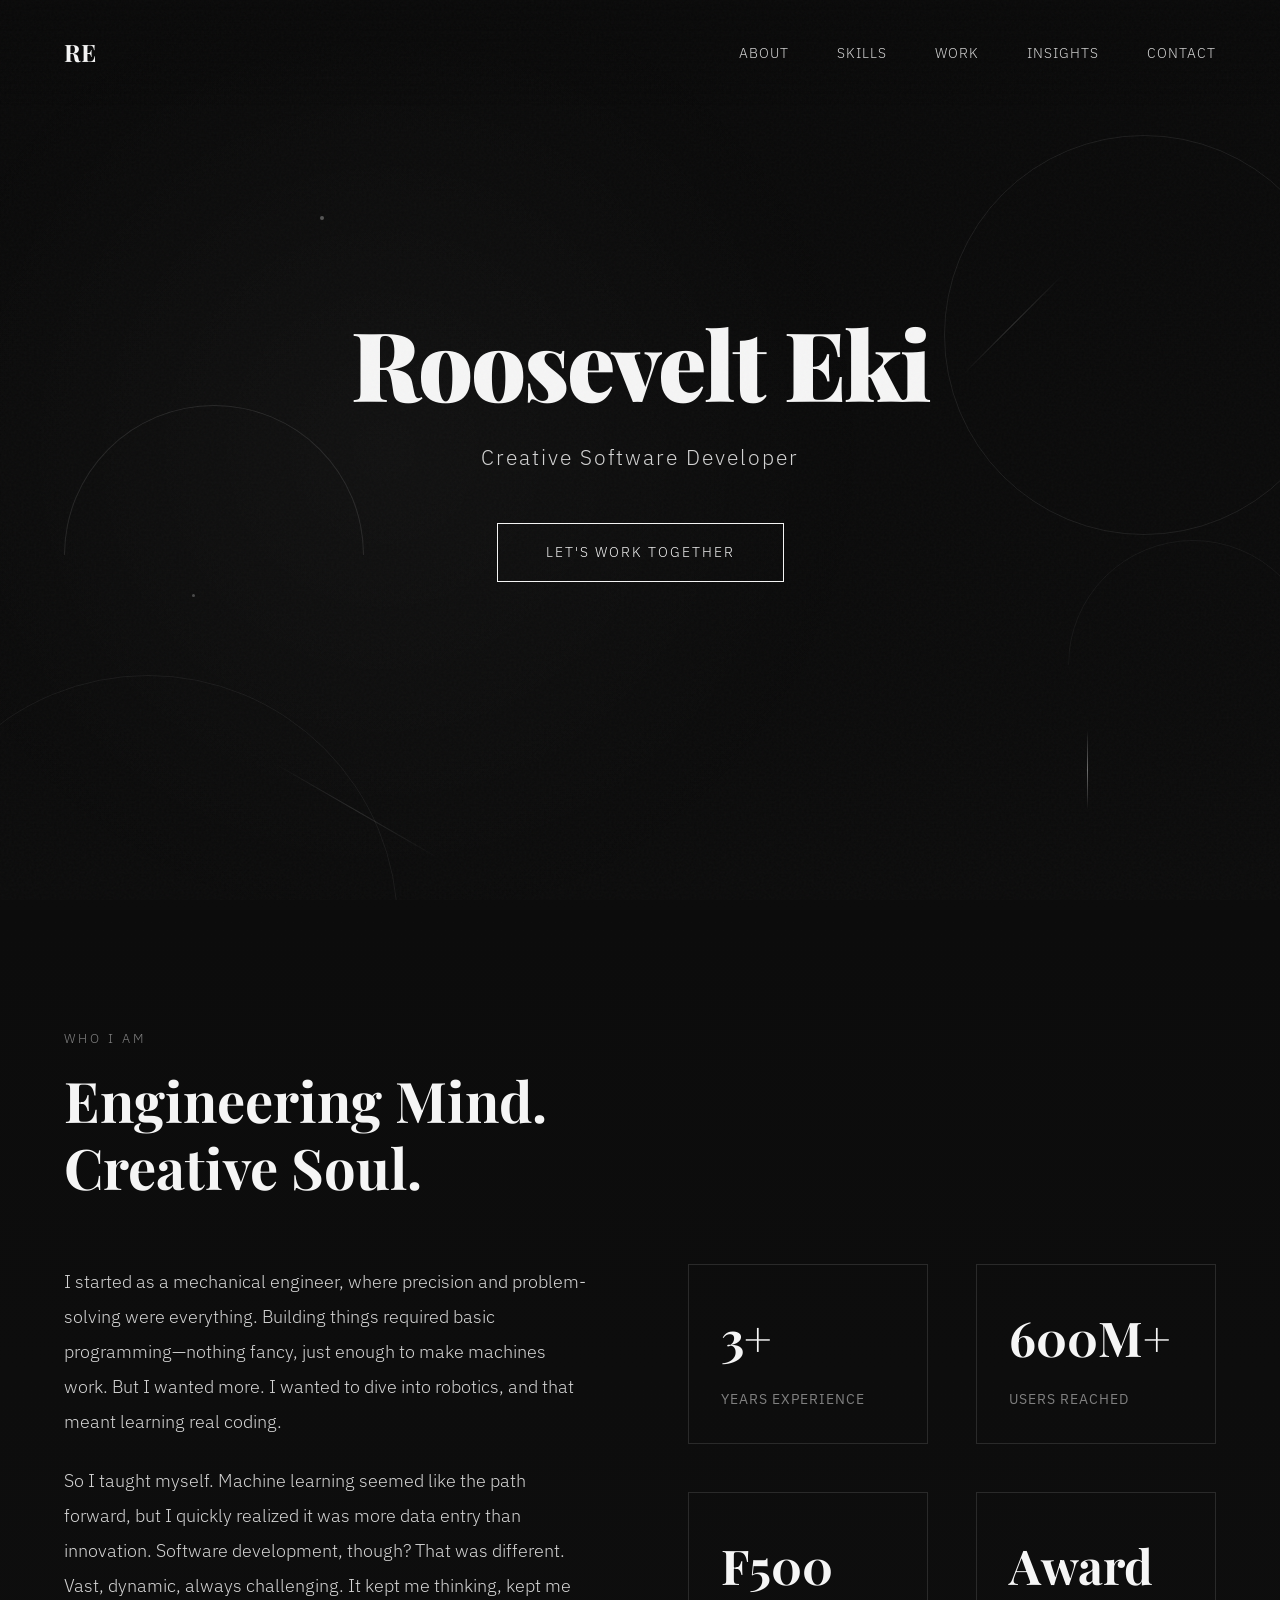
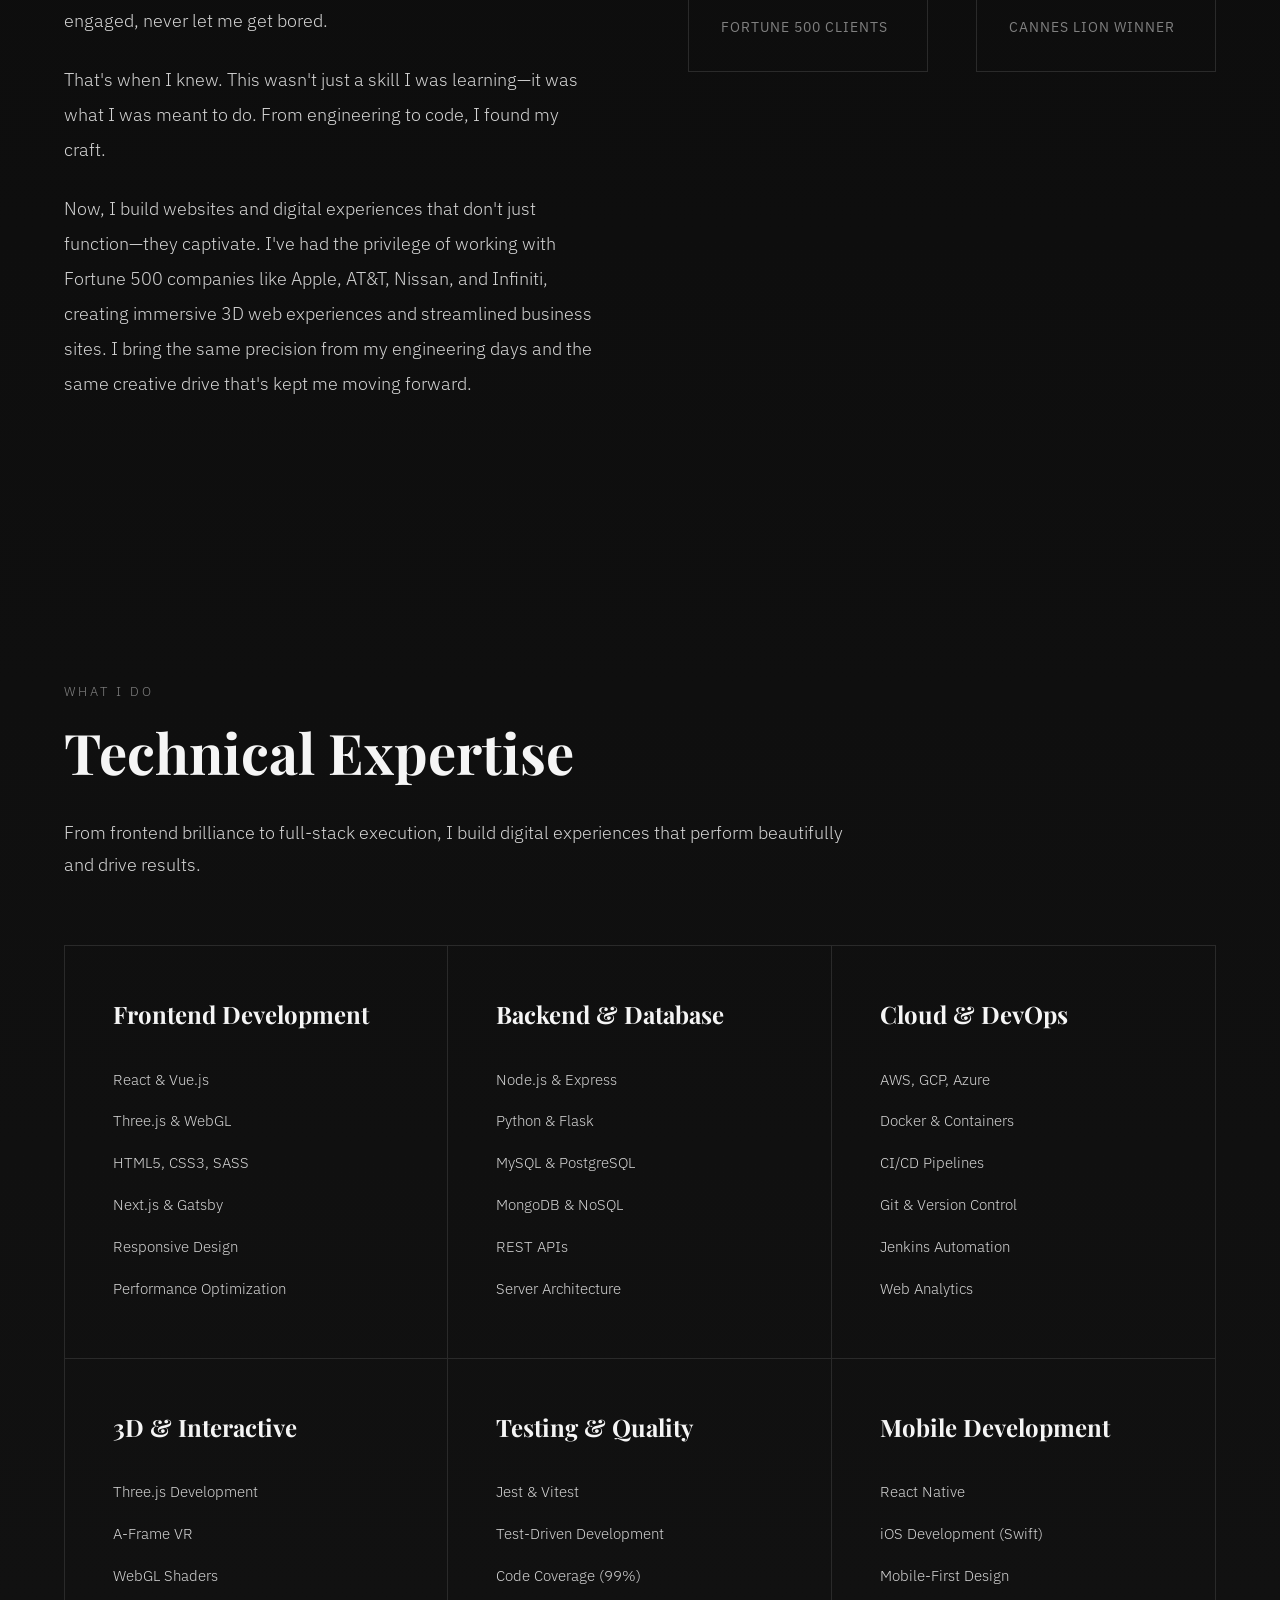
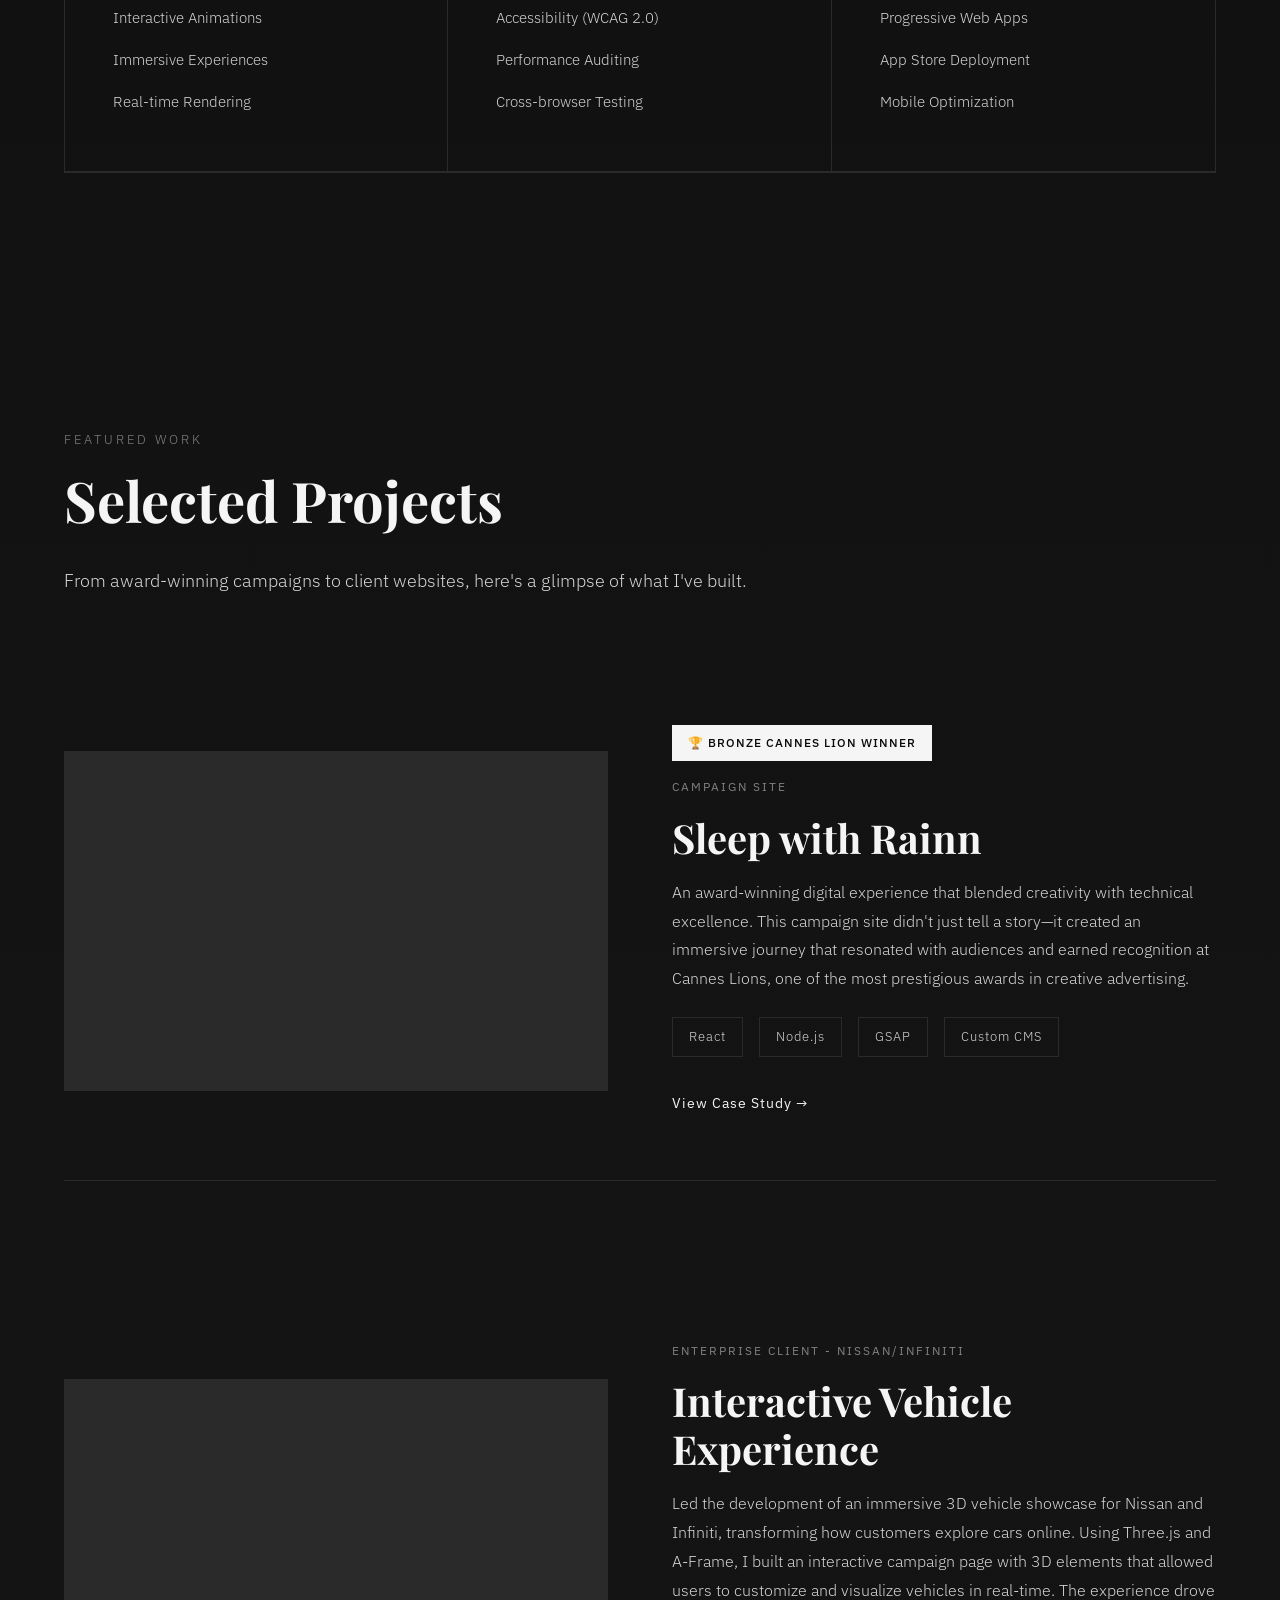
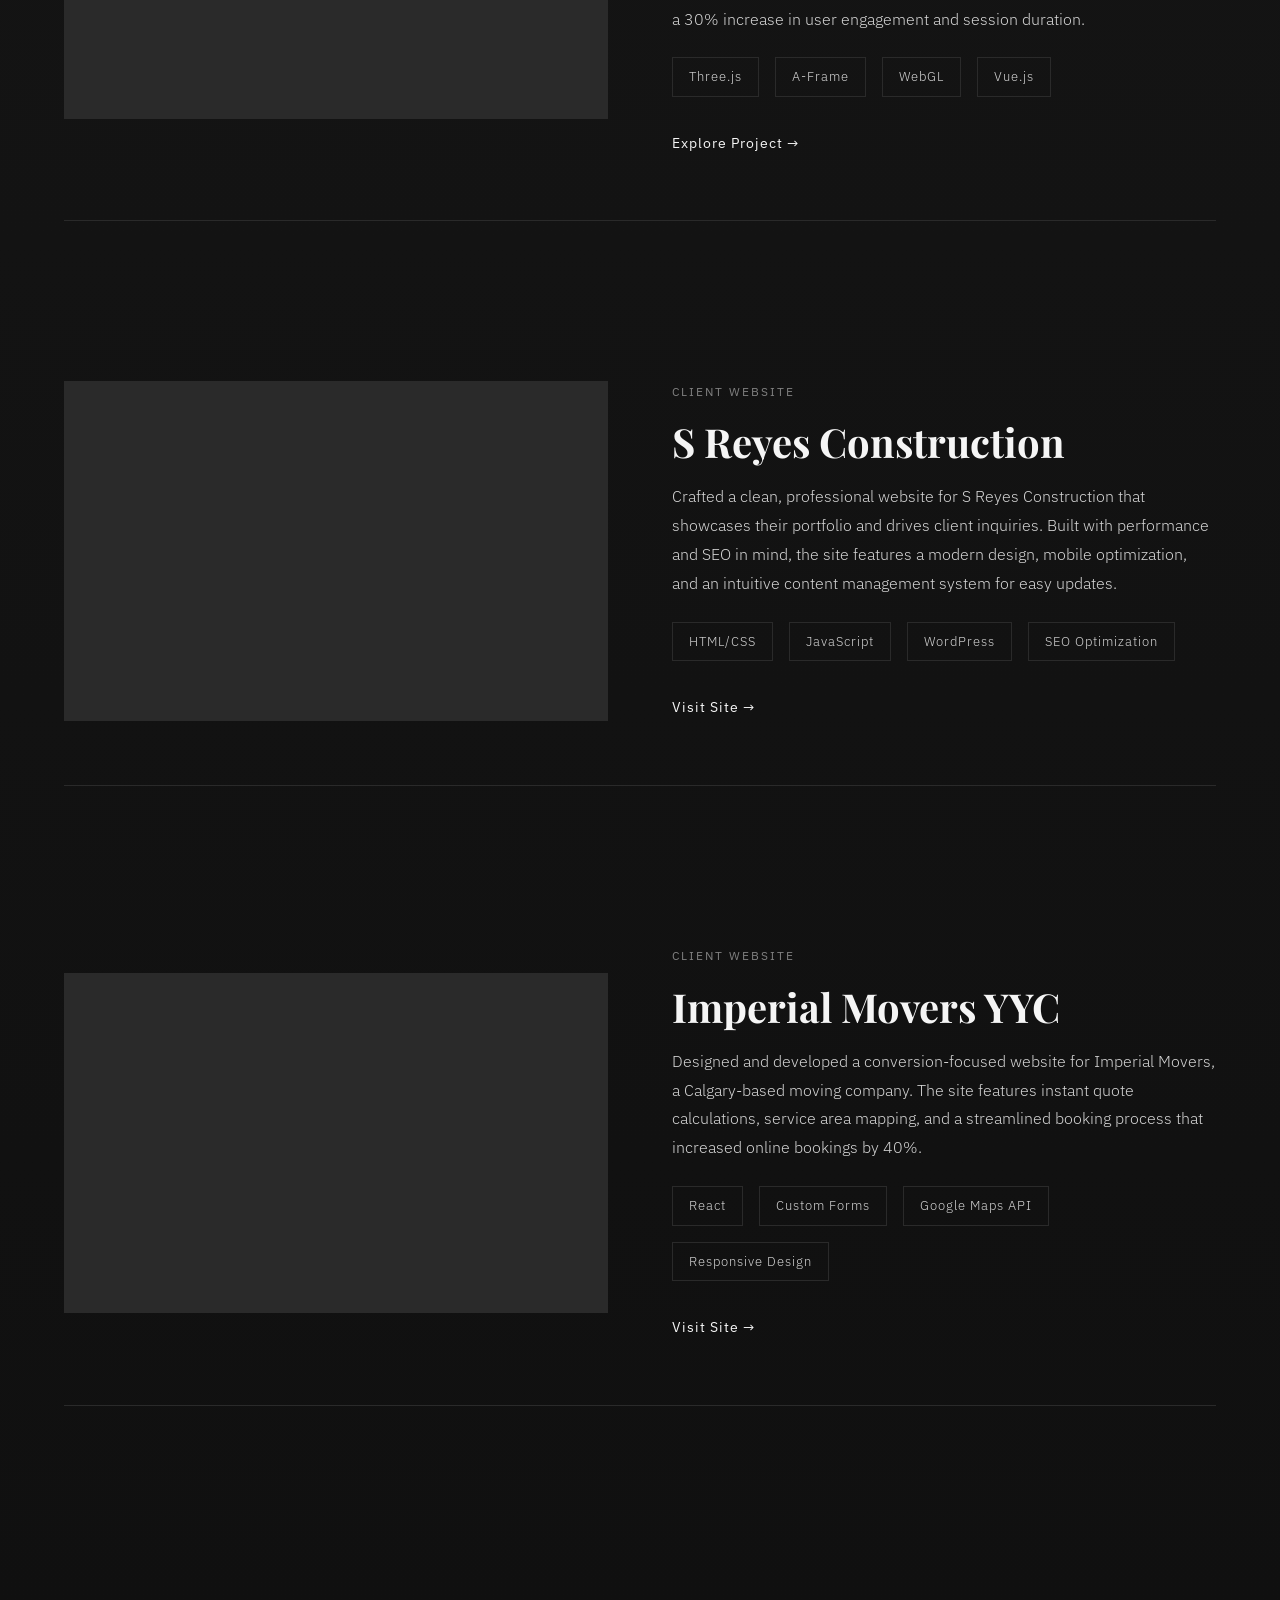
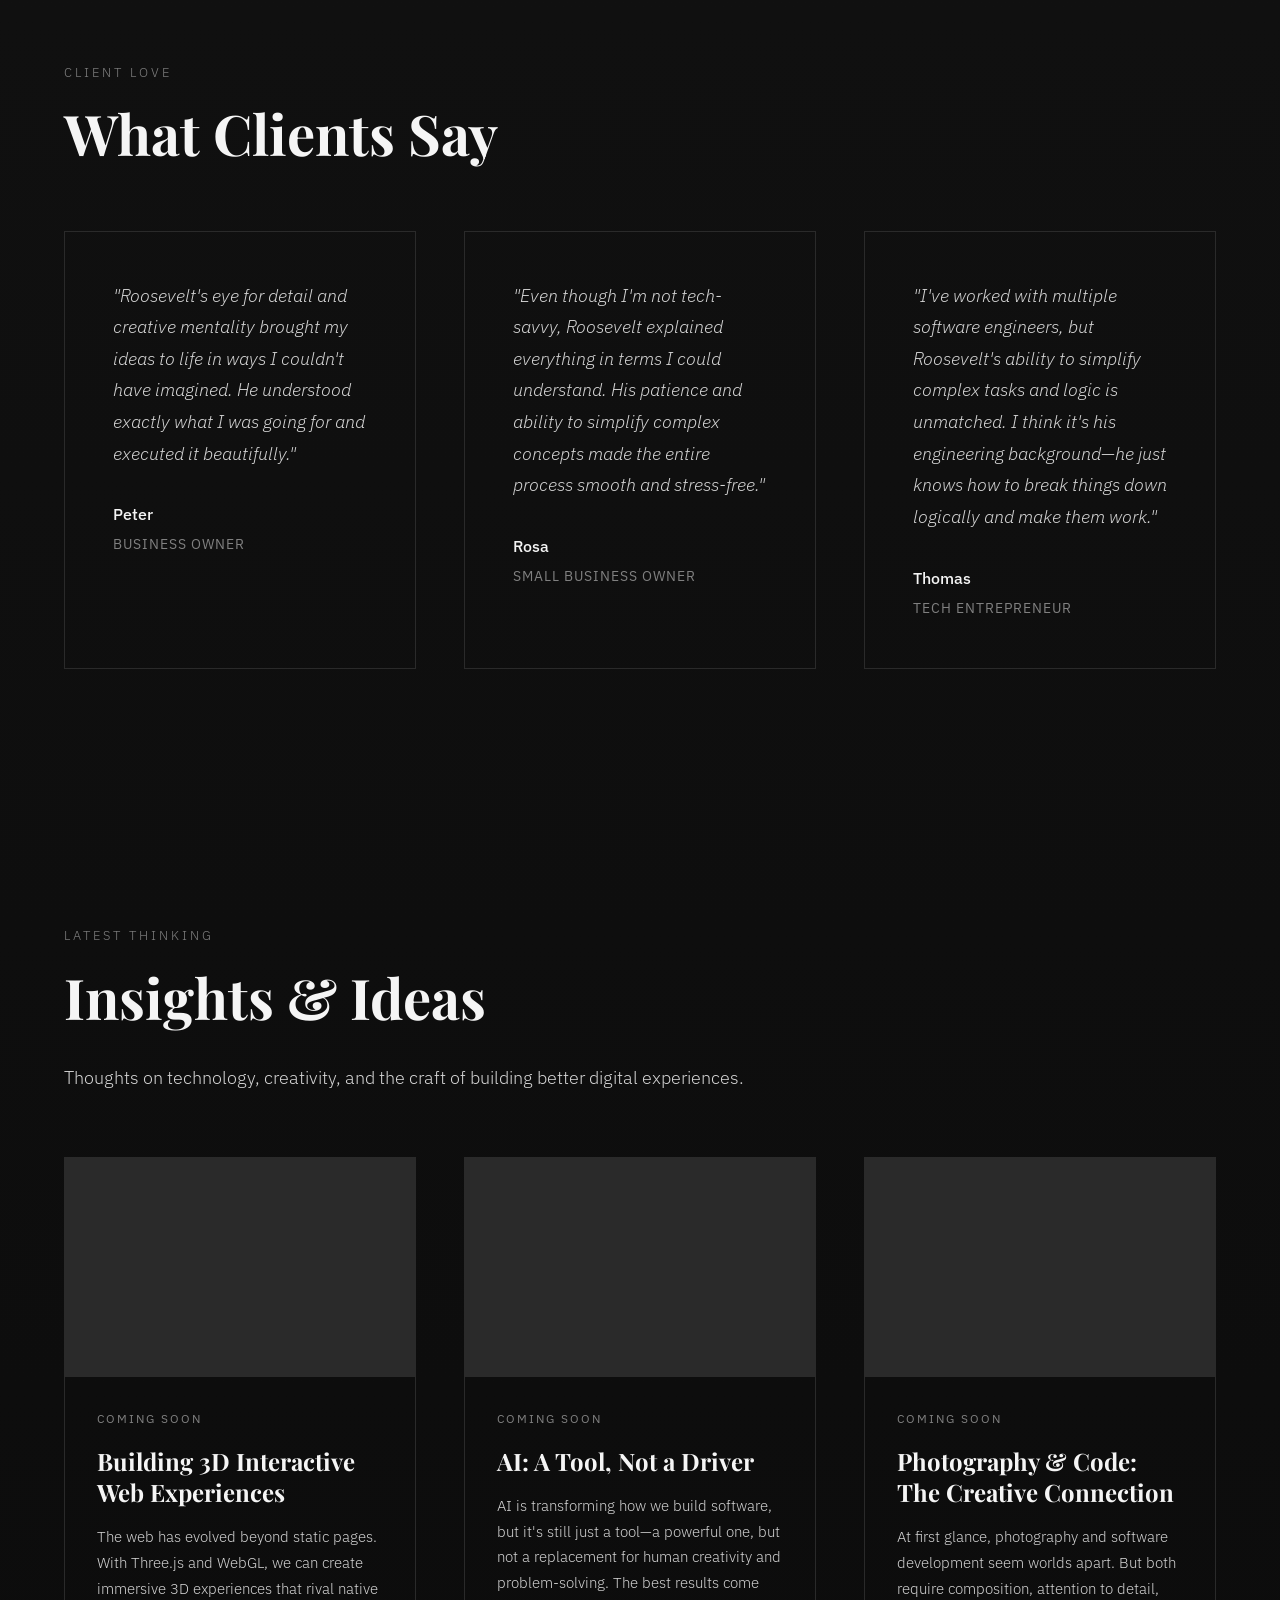
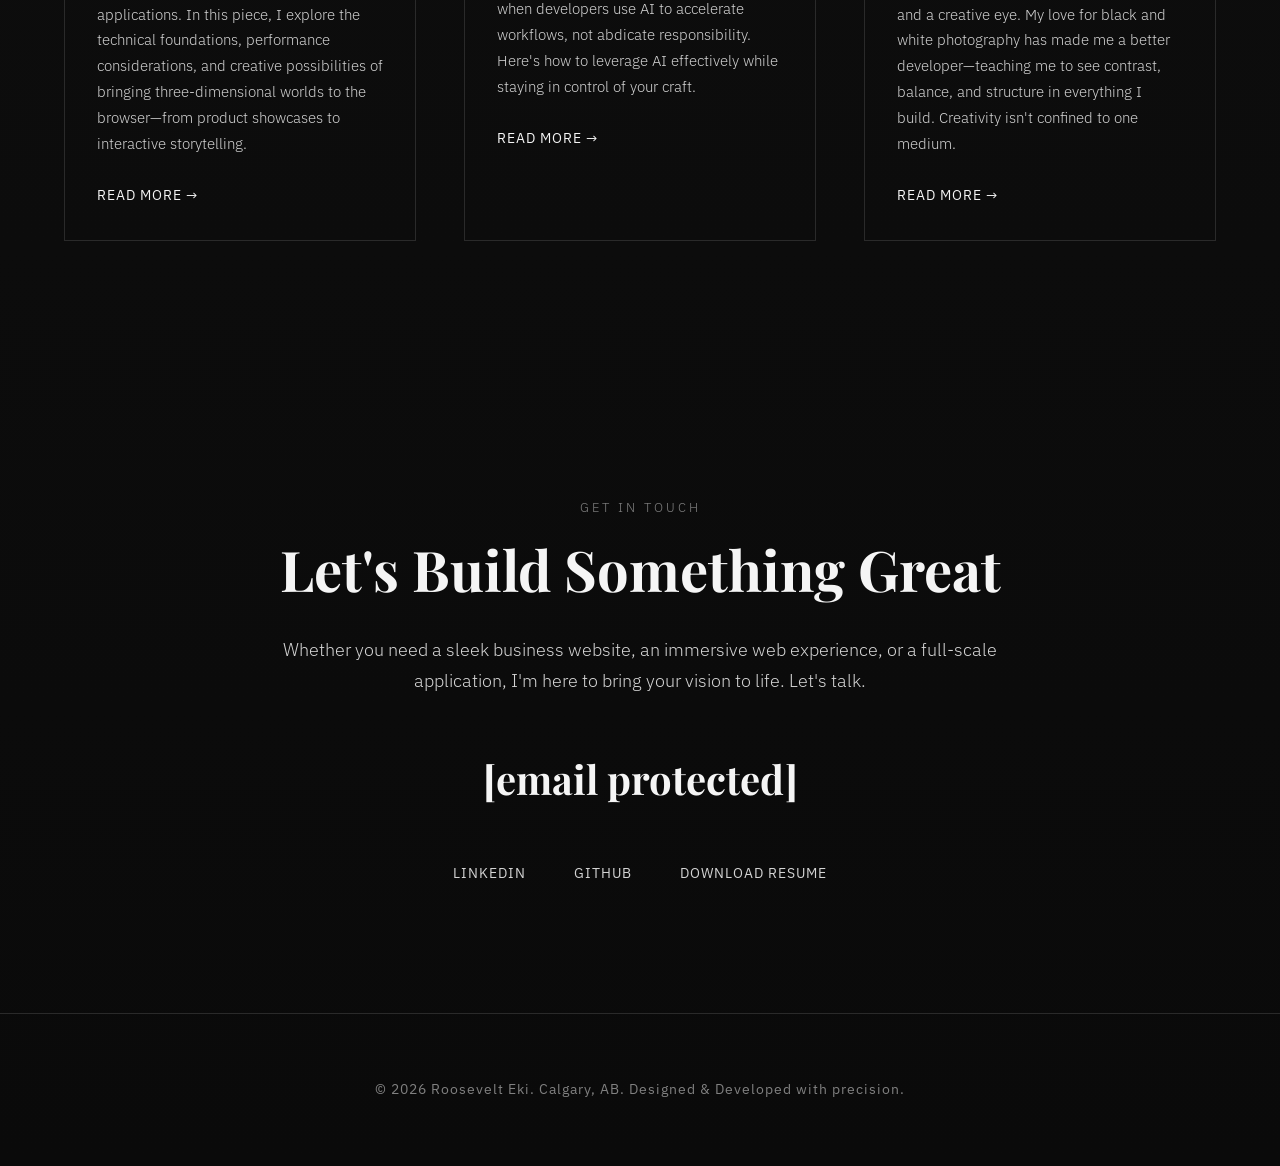
==== index.html @ 07ebdcf8 "Rename portfolio.html to index.html" ====
<!DOCTYPE html>
<html lang="en">
<head>
    <meta charset="UTF-8">
    <meta name="viewport" content="width=device-width, initial-scale=1.0">
    <title>Roosevelt Eki - Creative Software Developer</title>
    <link href="https://fonts.googleapis.com/css2?family=Playfair+Display:wght@400;700;900&family=IBM+Plex+Sans:wght@300;400;500&display=swap" rel="stylesheet">
    <style>
        * {
            margin: 0;
            padding: 0;
            box-sizing: border-box;
        }

        :root {
            --black: #0a0a0a;
            --near-black: #1a1a1a;
            --dark-gray: #2a2a2a;
            --mid-gray: #808080;
            --light-gray: #d4d4d4;
            --white: #f5f5f5;
            --accent: #ffffff;
        }

        body {
            font-family: 'IBM Plex Sans', sans-serif;
            background: linear-gradient(180deg, #0a0a0a 0%, #141414 50%, #0a0a0a 100%);
            color: var(--white);
            line-height: 1.7;
            overflow-x: hidden;
        }

        /* Film grain overlay */
        body::before {
            content: '';
            position: fixed;
            top: 0;
            left: 0;
            width: 100%;
            height: 100%;
            background-image: url("data:image/svg+xml,%3Csvg viewBox='0 0 400 400' xmlns='http://www.w3.org/2000/svg'%3E%3Cfilter id='noiseFilter'%3E%3CfeTurbulence type='fractalNoise' baseFrequency='0.9' numOctaves='4' stitchTiles='stitch'/%3E%3C/filter%3E%3Crect width='100%25' height='100%25' filter='url(%23noiseFilter)'/%3E%3C/svg%3E");
            opacity: 0.03;
            pointer-events: none;
            z-index: 9999;
        }

        /* Decorative geometric shapes */
        .geometric-bg {
            position: fixed;
            top: 0;
            left: 0;
            width: 100%;
            height: 100%;
            pointer-events: none;
            z-index: 0;
            overflow: hidden;
        }

        .parallax-layer {
            position: absolute;
            top: 0;
            left: 0;
            width: 100%;
            height: 300vh;
            transition: transform 0.1s ease-out;
        }

        .circle-1 {
            position: absolute;
            top: 5%;
            right: -5%;
            width: 400px;
            height: 400px;
            border-radius: 50%;
            border: 1px solid rgba(255, 255, 255, 0.08);
            animation: floatSlow 20s ease-in-out infinite;
        }

        .circle-2 {
            position: absolute;
            top: 25%;
            left: -8%;
            width: 500px;
            height: 500px;
            border-radius: 50%;
            border: 1px solid rgba(255, 255, 255, 0.06);
            animation: floatSlow 25s ease-in-out infinite reverse;
        }

        .circle-3 {
            position: absolute;
            top: 50%;
            right: 10%;
            width: 350px;
            height: 350px;
            border-radius: 50%;
            border: 1px solid rgba(255, 255, 255, 0.07);
            animation: floatSlow 22s ease-in-out infinite;
        }

        .circle-4 {
            position: absolute;
            top: 75%;
            left: 5%;
            width: 450px;
            height: 450px;
            border-radius: 50%;
            border: 1px solid rgba(255, 255, 255, 0.05);
            animation: floatSlow 28s ease-in-out infinite reverse;
        }

        .circle-5 {
            position: absolute;
            top: 95%;
            right: -10%;
            width: 600px;
            height: 600px;
            border-radius: 50%;
            border: 1px solid rgba(255, 255, 255, 0.06);
            animation: floatSlow 24s ease-in-out infinite;
        }

        .semicircle-1 {
            position: absolute;
            top: 15%;
            left: 5%;
            width: 300px;
            height: 150px;
            border-radius: 300px 300px 0 0;
            border: 1px solid rgba(255, 255, 255, 0.1);
            border-bottom: none;
            animation: floatMedium 18s ease-in-out infinite;
        }

        .semicircle-2 {
            position: absolute;
            top: 35%;
            right: 10%;
            width: 200px;
            height: 100px;
            border-radius: 0 0 200px 200px;
            border: 1px solid rgba(255, 255, 255, 0.08);
            border-top: none;
            animation: floatMedium 22s ease-in-out infinite reverse;
        }

        .semicircle-3 {
            position: absolute;
            top: 60%;
            left: 15%;
            width: 250px;
            height: 125px;
            border-radius: 250px 250px 0 0;
            border: 1px solid rgba(255, 255, 255, 0.09);
            border-bottom: none;
            animation: floatMedium 20s ease-in-out infinite;
        }

        .semicircle-4 {
            position: absolute;
            top: 85%;
            right: 5%;
            width: 280px;
            height: 140px;
            border-radius: 0 0 280px 280px;
            border: 1px solid rgba(255, 255, 255, 0.07);
            border-top: none;
            animation: floatMedium 19s ease-in-out infinite reverse;
        }

        .arc-1 {
            position: absolute;
            top: 20%;
            right: -3%;
            width: 250px;
            height: 250px;
            border-radius: 50%;
            border: 1px solid rgba(255, 255, 255, 0.05);
            clip-path: polygon(0 0, 100% 0, 100% 50%, 0 50%);
            animation: floatSlow 30s ease-in-out infinite;
        }

        .arc-2 {
            position: absolute;
            top: 45%;
            left: -5%;
            width: 300px;
            height: 300px;
            border-radius: 50%;
            border: 1px solid rgba(255, 255, 255, 0.06);
            clip-path: polygon(50% 0, 100% 0, 100% 100%, 50% 100%);
            animation: floatSlow 26s ease-in-out infinite reverse;
        }

        .arc-3 {
            position: absolute;
            top: 70%;
            right: 8%;
            width: 200px;
            height: 200px;
            border-radius: 50%;
            border: 1px solid rgba(255, 255, 255, 0.07);
            clip-path: polygon(0 50%, 100% 50%, 100% 100%, 0 100%);
            animation: floatSlow 23s ease-in-out infinite;
        }

        .line-1 {
            position: absolute;
            top: 12%;
            right: 15%;
            width: 150px;
            height: 1px;
            background: linear-gradient(90deg, transparent, rgba(255, 255, 255, 0.15), transparent);
            transform: rotate(-45deg);
            animation: pulse 8s ease-in-out infinite;
        }

        .line-2 {
            position: absolute;
            top: 30%;
            left: 20%;
            width: 200px;
            height: 1px;
            background: linear-gradient(90deg, transparent, rgba(255, 255, 255, 0.12), transparent);
            transform: rotate(30deg);
            animation: pulse 10s ease-in-out infinite 2s;
        }

        .line-3 {
            position: absolute;
            top: 55%;
            right: 25%;
            width: 180px;
            height: 1px;
            background: linear-gradient(90deg, transparent, rgba(255, 255, 255, 0.13), transparent);
            transform: rotate(-30deg);
            animation: pulse 9s ease-in-out infinite 1s;
        }

        .line-4 {
            position: absolute;
            top: 78%;
            left: 30%;
            width: 160px;
            height: 1px;
            background: linear-gradient(90deg, transparent, rgba(255, 255, 255, 0.11), transparent);
            transform: rotate(45deg);
            animation: pulse 11s ease-in-out infinite 3s;
        }

        .line-5 {
            position: absolute;
            top: 92%;
            right: 18%;
            width: 220px;
            height: 1px;
            background: linear-gradient(90deg, transparent, rgba(255, 255, 255, 0.14), transparent);
            transform: rotate(-20deg);
            animation: pulse 7s ease-in-out infinite 1.5s;
        }

        .dot-1 {
            position: absolute;
            top: 8%;
            left: 25%;
            width: 4px;
            height: 4px;
            background: rgba(255, 255, 255, 0.3);
            border-radius: 50%;
            animation: twinkle 4s ease-in-out infinite;
        }

        .dot-2 {
            position: absolute;
            top: 22%;
            left: 15%;
            width: 3px;
            height: 3px;
            background: rgba(255, 255, 255, 0.25);
            border-radius: 50%;
            animation: twinkle 5s ease-in-out infinite 1s;
        }

        .dot-3 {
            position: absolute;
            top: 38%;
            right: 30%;
            width: 3px;
            height: 3px;
            background: rgba(255, 255, 255, 0.2);
            border-radius: 50%;
            animation: twinkle 6s ease-in-out infinite 2s;
        }

        .dot-4 {
            position: absolute;
            top: 52%;
            left: 35%;
            width: 4px;
            height: 4px;
            background: rgba(255, 255, 255, 0.28);
            border-radius: 50%;
            animation: twinkle 5.5s ease-in-out infinite 0.5s;
        }

        .dot-5 {
            position: absolute;
            top: 68%;
            right: 22%;
            width: 3px;
            height: 3px;
            background: rgba(255, 255, 255, 0.26);
            border-radius: 50%;
            animation: twinkle 4.5s ease-in-out infinite 1.5s;
        }

        .dot-6 {
            position: absolute;
            top: 82%;
            left: 28%;
            width: 4px;
            height: 4px;
            background: rgba(255, 255, 255, 0.24);
            border-radius: 50%;
            animation: twinkle 5.2s ease-in-out infinite 2.5s;
        }

        .dot-7 {
            position: absolute;
            top: 96%;
            right: 12%;
            width: 3px;
            height: 3px;
            background: rgba(255, 255, 255, 0.22);
            border-radius: 50%;
            animation: twinkle 6.5s ease-in-out infinite 3s;
        }

        @keyframes floatSlow {
            0%, 100% { transform: translate(0, 0) rotate(0deg); }
            25% { transform: translate(20px, -30px) rotate(5deg); }
            50% { transform: translate(-15px, -50px) rotate(-3deg); }
            75% { transform: translate(30px, -20px) rotate(4deg); }
        }

        @keyframes floatMedium {
            0%, 100% { transform: translate(0, 0); }
            33% { transform: translate(-25px, 20px); }
            66% { transform: translate(15px, -25px); }
        }

        @keyframes pulse {
            0%, 100% { opacity: 0.3; }
            50% { opacity: 0.8; }
        }

        @keyframes twinkle {
            0%, 100% { opacity: 0.2; transform: scale(1); }
            50% { opacity: 1; transform: scale(1.5); }
        }

        /* Navigation */
        nav {
            position: fixed;
            top: 0;
            left: 0;
            right: 0;
            padding: 2rem 4rem;
            display: flex;
            justify-content: space-between;
            align-items: center;
            z-index: 1000;
            background: linear-gradient(to bottom, var(--black), transparent);
            transition: all 0.3s ease;
        }

        nav.scrolled {
            background: rgba(10, 10, 10, 0.95);
            backdrop-filter: blur(10px);
            padding: 1.5rem 4rem;
        }

        .logo {
            font-family: 'Playfair Display', serif;
            font-size: 1.5rem;
            font-weight: 700;
            letter-spacing: -0.5px;
            color: var(--white);
        }

        .nav-links {
            display: flex;
            gap: 3rem;
            list-style: none;
        }

        .nav-links a {
            color: var(--light-gray);
            text-decoration: none;
            font-size: 0.9rem;
            font-weight: 300;
            letter-spacing: 1px;
            text-transform: uppercase;
            transition: color 0.3s ease;
            position: relative;
        }

        .nav-links a::after {
            content: '';
            position: absolute;
            bottom: -5px;
            left: 0;
            width: 0;
            height: 1px;
            background: var(--white);
            transition: width 0.3s ease;
        }

        .nav-links a:hover {
            color: var(--white);
        }

        .nav-links a:hover::after {
            width: 100%;
        }

        /* Hero Section */
        .hero {
            height: 100vh;
            display: flex;
            align-items: center;
            justify-content: center;
            position: relative;
            overflow: hidden;
        }

        .hero::before {
            content: '';
            position: absolute;
            top: 0;
            left: 0;
            width: 100%;
            height: 100%;
            background: radial-gradient(circle at 30% 50%, rgba(255, 255, 255, 0.03) 0%, transparent 50%);
        }

        .hero::after {
            content: '';
            position: absolute;
            bottom: 10%;
            right: 15%;
            width: 1px;
            height: 80px;
            background: linear-gradient(to bottom, transparent, rgba(255, 255, 255, 0.4), transparent);
            animation: slideDown 3s ease-in-out infinite;
        }

        @keyframes slideDown {
            0% { transform: translateY(0); opacity: 0; }
            50% { opacity: 1; }
            100% { transform: translateY(80px); opacity: 0; }
        }

        .hero-content {
            text-align: center;
            z-index: 1;
            animation: fadeInUp 1.2s ease-out;
        }

        @keyframes fadeInUp {
            from {
                opacity: 0;
                transform: translateY(40px);
            }
            to {
                opacity: 1;
                transform: translateY(0);
            }
        }

        .hero-title {
            font-family: 'Playfair Display', serif;
            font-size: 6rem;
            font-weight: 900;
            line-height: 1.1;
            margin-bottom: 1.5rem;
            letter-spacing: -2px;
        }

        .hero-subtitle {
            font-size: 1.3rem;
            color: var(--light-gray);
            font-weight: 300;
            margin-bottom: 3rem;
            letter-spacing: 2px;
        }

        .cta-button {
            display: inline-block;
            padding: 1rem 3rem;
            border: 1px solid var(--white);
            color: var(--white);
            text-decoration: none;
            font-size: 0.9rem;
            letter-spacing: 2px;
            text-transform: uppercase;
            transition: all 0.4s ease;
            position: relative;
            overflow: hidden;
            font-weight: 300;
        }

        .cta-button::before {
            content: '';
            position: absolute;
            top: 0;
            left: -100%;
            width: 100%;
            height: 100%;
            background: var(--white);
            transition: left 0.4s ease;
            z-index: -1;
        }

        .cta-button:hover::before {
            left: 0;
        }

        .cta-button:hover {
            color: var(--black);
        }

        /* Sections */
        section {
            padding: 8rem 4rem;
            max-width: 1400px;
            margin: 0 auto;
        }

        .section-header {
            margin-bottom: 4rem;
            animation: fadeInUp 0.8s ease-out;
        }

        .section-label {
            font-size: 0.8rem;
            letter-spacing: 3px;
            text-transform: uppercase;
            color: var(--mid-gray);
            margin-bottom: 1rem;
            font-weight: 300;
        }

        .section-title {
            font-family: 'Playfair Display', serif;
            font-size: 3.5rem;
            font-weight: 700;
            line-height: 1.2;
            margin-bottom: 2rem;
        }

        .section-description {
            font-size: 1.1rem;
            color: var(--light-gray);
            max-width: 800px;
            line-height: 1.8;
            font-weight: 300;
        }

        /* About Section */
        .about-content {
            display: grid;
            grid-template-columns: 1fr 1fr;
            gap: 6rem;
            align-items: start;
        }

        .about-text {
            font-size: 1.15rem;
            color: var(--light-gray);
            line-height: 1.9;
            font-weight: 300;
        }

        .about-text p {
            margin-bottom: 1.5rem;
        }

        .about-stats {
            display: grid;
            grid-template-columns: repeat(2, 1fr);
            gap: 3rem;
        }

        .stat-item {
            padding: 2rem;
            border: 1px solid var(--dark-gray);
            transition: all 0.3s ease;
        }

        .stat-item:hover {
            border-color: var(--white);
            transform: translateY(-5px);
        }

        .stat-number {
            font-family: 'Playfair Display', serif;
            font-size: 3rem;
            font-weight: 700;
            margin-bottom: 0.5rem;
        }

        .stat-label {
            font-size: 0.9rem;
            color: var(--mid-gray);
            letter-spacing: 1px;
            text-transform: uppercase;
        }

        /* Skills Section */
        .skills-grid {
            display: grid;
            grid-template-columns: repeat(3, 1fr);
            gap: 0;
            border: 1px solid var(--dark-gray);
        }

        .skill-category {
            padding: 3rem;
            border-right: 1px solid var(--dark-gray);
            border-bottom: 1px solid var(--dark-gray);
            transition: all 0.3s ease;
        }

        .skill-category:nth-child(3n) {
            border-right: none;
        }

        .skill-category:hover {
            background: var(--near-black);
        }

        .skill-category h3 {
            font-family: 'Playfair Display', serif;
            font-size: 1.5rem;
            margin-bottom: 1.5rem;
            font-weight: 700;
        }

        .skill-list {
            list-style: none;
        }

        .skill-list li {
            padding: 0.5rem 0;
            color: var(--light-gray);
            font-size: 0.95rem;
            font-weight: 300;
        }

        /* Projects Section */
        .projects-grid {
            display: grid;
            gap: 6rem;
        }

        .project {
            display: grid;
            grid-template-columns: 1fr 1fr;
            gap: 4rem;
            align-items: center;
            padding: 4rem 0;
            border-bottom: 1px solid var(--dark-gray);
            opacity: 0;
            transform: translateY(30px);
            animation: fadeInUp 0.8s ease-out forwards;
        }

        .project:nth-child(1) { animation-delay: 0.1s; }
        .project:nth-child(2) { animation-delay: 0.2s; }
        .project:nth-child(3) { animation-delay: 0.3s; }
        .project:nth-child(4) { animation-delay: 0.4s; }
        .project:nth-child(5) { animation-delay: 0.5s; }

        .project:nth-child(even) {
            grid-template-columns: 1fr 1fr;
        }

        .project:nth-child(even) .project-content {
            order: 2;
        }

        .project:nth-child(even) .project-image {
            order: 1;
        }

        .project-image {
            aspect-ratio: 16/10;
            background: var(--dark-gray);
            position: relative;
            overflow: hidden;
            border: 1px solid var(--dark-gray);
        }

        .project-image::before {
            content: '';
            position: absolute;
            top: 0;
            left: 0;
            width: 100%;
            height: 100%;
            background: linear-gradient(135deg, transparent 0%, rgba(255, 255, 255, 0.05) 100%);
            opacity: 0;
            transition: opacity 0.4s ease;
        }

        .project:hover .project-image::before {
            opacity: 1;
        }

        .project-label {
            font-size: 0.75rem;
            letter-spacing: 2px;
            text-transform: uppercase;
            color: var(--mid-gray);
            margin-bottom: 1rem;
        }

        .project-title {
            font-family: 'Playfair Display', serif;
            font-size: 2.5rem;
            margin-bottom: 1rem;
            font-weight: 700;
            line-height: 1.2;
        }

        .project-description {
            color: var(--light-gray);
            margin-bottom: 1.5rem;
            line-height: 1.8;
            font-weight: 300;
        }

        .project-tech {
            display: flex;
            flex-wrap: wrap;
            gap: 1rem;
            margin-bottom: 2rem;
        }

        .tech-tag {
            font-size: 0.8rem;
            padding: 0.5rem 1rem;
            border: 1px solid var(--dark-gray);
            color: var(--light-gray);
            letter-spacing: 1px;
            font-weight: 300;
        }

        .project-link {
            display: inline-flex;
            align-items: center;
            gap: 0.5rem;
            color: var(--white);
            text-decoration: none;
            font-size: 0.9rem;
            letter-spacing: 1px;
            transition: gap 0.3s ease;
        }

        .project-link:hover {
            gap: 1rem;
        }

        .award-badge {
            display: inline-block;
            background: var(--white);
            color: var(--black);
            padding: 0.5rem 1rem;
            font-size: 0.75rem;
            letter-spacing: 1px;
            font-weight: 500;
            margin-bottom: 1rem;
            text-transform: uppercase;
        }

        /* Testimonials */
        .testimonials-grid {
            display: grid;
            grid-template-columns: repeat(3, 1fr);
            gap: 3rem;
            margin-top: 4rem;
        }

        .testimonial {
            padding: 3rem;
            border: 1px solid var(--dark-gray);
            transition: all 0.3s ease;
        }

        .testimonial:hover {
            border-color: var(--white);
            transform: translateY(-10px);
        }

        .testimonial-quote {
            font-size: 1.1rem;
            line-height: 1.8;
            color: var(--light-gray);
            margin-bottom: 2rem;
            font-style: italic;
            font-weight: 300;
        }

        .testimonial-author {
            font-weight: 500;
            margin-bottom: 0.3rem;
        }

        .testimonial-role {
            font-size: 0.85rem;
            color: var(--mid-gray);
            letter-spacing: 1px;
            text-transform: uppercase;
        }

        /* Blog Section */
        .blog-grid {
            display: grid;
            grid-template-columns: repeat(3, 1fr);
            gap: 3rem;
            margin-top: 4rem;
        }

        .blog-card {
            border: 1px solid var(--dark-gray);
            transition: all 0.3s ease;
            overflow: hidden;
        }

        .blog-card:hover {
            border-color: var(--white);
        }

        .blog-image {
            aspect-ratio: 16/10;
            background: var(--dark-gray);
        }

        .blog-content {
            padding: 2rem;
        }

        .blog-date {
            font-size: 0.75rem;
            letter-spacing: 2px;
            text-transform: uppercase;
            color: var(--mid-gray);
            margin-bottom: 1rem;
        }

        .blog-title {
            font-family: 'Playfair Display', serif;
            font-size: 1.5rem;
            margin-bottom: 1rem;
            font-weight: 700;
            line-height: 1.3;
        }

        .blog-excerpt {
            color: var(--light-gray);
            margin-bottom: 1.5rem;
            line-height: 1.7;
            font-weight: 300;
            font-size: 0.95rem;
        }

        .read-more {
            color: var(--white);
            text-decoration: none;
            font-size: 0.85rem;
            letter-spacing: 1px;
            text-transform: uppercase;
            display: inline-flex;
            align-items: center;
            gap: 0.5rem;
            transition: gap 0.3s ease;
        }

        .read-more:hover {
            gap: 1rem;
        }

        /* Contact Section */
        .contact-content {
            text-align: center;
            max-width: 800px;
            margin: 0 auto;
        }

        .contact-email {
            font-family: 'Playfair Display', serif;
            font-size: 2.5rem;
            margin: 3rem 0;
            font-weight: 700;
        }

        .contact-email a {
            color: var(--white);
            text-decoration: none;
            position: relative;
        }

        .contact-email a::after {
            content: '';
            position: absolute;
            bottom: -5px;
            left: 0;
            width: 100%;
            height: 1px;
            background: var(--white);
            transform: scaleX(0);
            transition: transform 0.3s ease;
        }

        .contact-email a:hover::after {
            transform: scaleX(1);
        }

        .social-links {
            display: flex;
            justify-content: center;
            gap: 3rem;
            margin-top: 3rem;
        }

        .social-links a {
            color: var(--light-gray);
            text-decoration: none;
            font-size: 0.9rem;
            letter-spacing: 1px;
            text-transform: uppercase;
            transition: color 0.3s ease;
        }

        .social-links a:hover {
            color: var(--white);
        }

        /* Footer */
        footer {
            padding: 4rem;
            text-align: center;
            border-top: 1px solid var(--dark-gray);
            color: var(--mid-gray);
            font-size: 0.85rem;
            letter-spacing: 1px;
        }

        /* Responsive */
        @media (max-width: 1024px) {
            .hero-title {
                font-size: 4rem;
            }

            .about-content,
            .project {
                grid-template-columns: 1fr;
            }

            .project:nth-child(even) .project-content {
                order: 1;
            }

            .project:nth-child(even) .project-image {
                order: 2;
            }

            .skills-grid {
                grid-template-columns: repeat(2, 1fr);
            }

            .skill-category:nth-child(2n) {
                border-right: none;
            }

            .testimonials-grid,
            .blog-grid {
                grid-template-columns: 1fr;
            }
        }

        @media (max-width: 768px) {
            nav {
                padding: 1.5rem 2rem;
            }

            .nav-links {
                gap: 1.5rem;
                font-size: 0.8rem;
            }

            section {
                padding: 4rem 2rem;
            }

            .hero-title {
                font-size: 2.5rem;
            }

            .hero-subtitle {
                font-size: 1rem;
            }

            .section-title {
                font-size: 2.5rem;
            }

            .skills-grid {
                grid-template-columns: 1fr;
            }

            .skill-category {
                border-right: none;
            }

            .about-stats {
                grid-template-columns: 1fr;
            }
        }

        /* Scroll animations */
        .fade-in {
            opacity: 0;
            transform: translateY(30px);
            transition: all 0.8s ease-out;
        }

        .fade-in.visible {
            opacity: 1;
            transform: translateY(0);
        }
    </style>
</head>
<body>
    <div class="geometric-bg">
        <div class="parallax-layer">
            <div class="circle-1"></div>
            <div class="circle-2"></div>
            <div class="circle-3"></div>
            <div class="circle-4"></div>
            <div class="circle-5"></div>
            <div class="semicircle-1"></div>
            <div class="semicircle-2"></div>
            <div class="semicircle-3"></div>
            <div class="semicircle-4"></div>
            <div class="arc-1"></div>
            <div class="arc-2"></div>
            <div class="arc-3"></div>
            <div class="line-1"></div>
            <div class="line-2"></div>
            <div class="line-3"></div>
            <div class="line-4"></div>
            <div class="line-5"></div>
            <div class="dot-1"></div>
            <div class="dot-2"></div>
            <div class="dot-3"></div>
            <div class="dot-4"></div>
            <div class="dot-5"></div>
            <div class="dot-6"></div>
            <div class="dot-7"></div>
        </div>
    </div>

    <nav id="nav">
        <div class="logo">RE</div>
        <ul class="nav-links">
            <li><a href="#about">About</a></li>
            <li><a href="#skills">Skills</a></li>
            <li><a href="#work">Work</a></li>
            <li><a href="#insights">Insights</a></li>
            <li><a href="#contact">Contact</a></li>
        </ul>
    </nav>

    <section class="hero">
        <div class="hero-content">
            <h1 class="hero-title">Roosevelt Eki</h1>
            <p class="hero-subtitle">Creative Software Developer</p>
            <a href="#contact" class="cta-button">Let's Work Together</a>
        </div>
    </section>

    <section id="about">
        <div class="section-header">
            <div class="section-label">Who I Am</div>
            <h2 class="section-title">Engineering Mind.<br>Creative Soul.</h2>
        </div>
        <div class="about-content">
            <div class="about-text">
                <p>I started as a mechanical engineer, where precision and problem-solving were everything. Building things required basic programming—nothing fancy, just enough to make machines work. But I wanted more. I wanted to dive into robotics, and that meant learning real coding.</p>
                
                <p>So I taught myself. Machine learning seemed like the path forward, but I quickly realized it was more data entry than innovation. Software development, though? That was different. Vast, dynamic, always challenging. It kept me thinking, kept me engaged, never let me get bored.</p>
                
                <p>That's when I knew. This wasn't just a skill I was learning—it was what I was meant to do. From engineering to code, I found my craft.</p>

                <p>Now, I build websites and digital experiences that don't just function—they captivate. I've had the privilege of working with Fortune 500 companies like Apple, AT&T, Nissan, and Infiniti, creating immersive 3D web experiences and streamlined business sites. I bring the same precision from my engineering days and the same creative drive that's kept me moving forward.</p>
            </div>
            <div class="about-stats">
                <div class="stat-item">
                    <div class="stat-number">3+</div>
                    <div class="stat-label">Years Experience</div>
                </div>
                <div class="stat-item">
                    <div class="stat-number">600M+</div>
                    <div class="stat-label">Users Reached</div>
                </div>
                <div class="stat-item">
                    <div class="stat-number">F500</div>
                    <div class="stat-label">Fortune 500 Clients</div>
                </div>
                <div class="stat-item">
                    <div class="stat-number">Award</div>
                    <div class="stat-label">Cannes Lion Winner</div>
                </div>
            </div>
        </div>
    </section>

    <section id="skills">
        <div class="section-header">
            <div class="section-label">What I Do</div>
            <h2 class="section-title">Technical Expertise</h2>
            <p class="section-description">
                From frontend brilliance to full-stack execution, I build digital experiences that perform beautifully and drive results.
            </p>
        </div>
        <div class="skills-grid">
            <div class="skill-category">
                <h3>Frontend Development</h3>
                <ul class="skill-list">
                    <li>React & Vue.js</li>
                    <li>Three.js & WebGL</li>
                    <li>HTML5, CSS3, SASS</li>
                    <li>Next.js & Gatsby</li>
                    <li>Responsive Design</li>
                    <li>Performance Optimization</li>
                </ul>
            </div>
            <div class="skill-category">
                <h3>Backend & Database</h3>
                <ul class="skill-list">
                    <li>Node.js & Express</li>
                    <li>Python & Flask</li>
                    <li>MySQL & PostgreSQL</li>
                    <li>MongoDB & NoSQL</li>
                    <li>REST APIs</li>
                    <li>Server Architecture</li>
                </ul>
            </div>
            <div class="skill-category">
                <h3>Cloud & DevOps</h3>
                <ul class="skill-list">
                    <li>AWS, GCP, Azure</li>
                    <li>Docker & Containers</li>
                    <li>CI/CD Pipelines</li>
                    <li>Git & Version Control</li>
                    <li>Jenkins Automation</li>
                    <li>Web Analytics</li>
                </ul>
            </div>
            <div class="skill-category">
                <h3>3D & Interactive</h3>
                <ul class="skill-list">
                    <li>Three.js Development</li>
                    <li>A-Frame VR</li>
                    <li>WebGL Shaders</li>
                    <li>Interactive Animations</li>
                    <li>Immersive Experiences</li>
                    <li>Real-time Rendering</li>
                </ul>
            </div>
            <div class="skill-category">
                <h3>Testing & Quality</h3>
                <ul class="skill-list">
                    <li>Jest & Vitest</li>
                    <li>Test-Driven Development</li>
                    <li>Code Coverage (99%)</li>
                    <li>Accessibility (WCAG 2.0)</li>
                    <li>Performance Auditing</li>
                    <li>Cross-browser Testing</li>
                </ul>
            </div>
            <div class="skill-category">
                <h3>Mobile Development</h3>
                <ul class="skill-list">
                    <li>React Native</li>
                    <li>iOS Development (Swift)</li>
                    <li>Mobile-First Design</li>
                    <li>Progressive Web Apps</li>
                    <li>App Store Deployment</li>
                    <li>Mobile Optimization</li>
                </ul>
            </div>
        </div>
    </section>

    <section id="work">
        <div class="section-header">
            <div class="section-label">Featured Work</div>
            <h2 class="section-title">Selected Projects</h2>
            <p class="section-description">
                From award-winning campaigns to client websites, here's a glimpse of what I've built.
            </p>
        </div>
        <div class="projects-grid">
            <div class="project">
                <div class="project-image"></div>
                <div class="project-content">
                    <div class="award-badge">🏆 Bronze Cannes Lion Winner</div>
                    <div class="project-label">Campaign Site</div>
                    <h3 class="project-title">Sleep with Rainn</h3>
                    <p class="project-description">
                        An award-winning digital experience that blended creativity with technical excellence. This campaign site didn't just tell a story—it created an immersive journey that resonated with audiences and earned recognition at Cannes Lions, one of the most prestigious awards in creative advertising.
                    </p>
                    <div class="project-tech">
                        <span class="tech-tag">React</span>
                        <span class="tech-tag">Node.js</span>
                        <span class="tech-tag">GSAP</span>
                        <span class="tech-tag">Custom CMS</span>
                    </div>
                    <a href="#" class="project-link">View Case Study →</a>
                </div>
            </div>

            <div class="project">
                <div class="project-image"></div>
                <div class="project-content">
                    <div class="project-label">Enterprise Client - Nissan/Infiniti</div>
                    <h3 class="project-title">Interactive Vehicle Experience</h3>
                    <p class="project-description">
                        Led the development of an immersive 3D vehicle showcase for Nissan and Infiniti, transforming how customers explore cars online. Using Three.js and A-Frame, I built an interactive campaign page with 3D elements that allowed users to customize and visualize vehicles in real-time. The experience drove a 30% increase in user engagement and session duration.
                    </p>
                    <div class="project-tech">
                        <span class="tech-tag">Three.js</span>
                        <span class="tech-tag">A-Frame</span>
                        <span class="tech-tag">WebGL</span>
                        <span class="tech-tag">Vue.js</span>
                    </div>
                    <a href="#" class="project-link">Explore Project →</a>
                </div>
            </div>

            <div class="project">
                <div class="project-image"></div>
                <div class="project-content">
                    <div class="project-label">Client Website</div>
                    <h3 class="project-title">S Reyes Construction</h3>
                    <p class="project-description">
                        Crafted a clean, professional website for S Reyes Construction that showcases their portfolio and drives client inquiries. Built with performance and SEO in mind, the site features a modern design, mobile optimization, and an intuitive content management system for easy updates.
                    </p>
                    <div class="project-tech">
                        <span class="tech-tag">HTML/CSS</span>
                        <span class="tech-tag">JavaScript</span>
                        <span class="tech-tag">WordPress</span>
                        <span class="tech-tag">SEO Optimization</span>
                    </div>
                    <a href="https://sreyesconstruction.com" class="project-link" target="_blank">Visit Site →</a>
                </div>
            </div>

            <div class="project">
                <div class="project-image"></div>
                <div class="project-content">
                    <div class="project-label">Client Website</div>
                    <h3 class="project-title">Imperial Movers YYC</h3>
                    <p class="project-description">
                        Designed and developed a conversion-focused website for Imperial Movers, a Calgary-based moving company. The site features instant quote calculations, service area mapping, and a streamlined booking process that increased online bookings by 40%.
                    </p>
                    <div class="project-tech">
                        <span class="tech-tag">React</span>
                        <span class="tech-tag">Custom Forms</span>
                        <span class="tech-tag">Google Maps API</span>
                        <span class="tech-tag">Responsive Design</span>
                    </div>
                    <a href="https://imperialmoversyyc.com" class="project-link" target="_blank">Visit Site →</a>
                </div>
            </div>
        </div>
    </section>

    <section id="testimonials">
        <div class="section-header">
            <div class="section-label">Client Love</div>
            <h2 class="section-title">What Clients Say</h2>
        </div>
        <div class="testimonials-grid">
            <div class="testimonial">
                <p class="testimonial-quote">
                    "Roosevelt's eye for detail and creative mentality brought my ideas to life in ways I couldn't have imagined. He understood exactly what I was going for and executed it beautifully."
                </p>
                <div class="testimonial-author">Peter</div>
                <div class="testimonial-role">Business Owner</div>
            </div>
            <div class="testimonial">
                <p class="testimonial-quote">
                    "Even though I'm not tech-savvy, Roosevelt explained everything in terms I could understand. His patience and ability to simplify complex concepts made the entire process smooth and stress-free."
                </p>
                <div class="testimonial-author">Rosa</div>
                <div class="testimonial-role">Small Business Owner</div>
            </div>
            <div class="testimonial">
                <p class="testimonial-quote">
                    "I've worked with multiple software engineers, but Roosevelt's ability to simplify complex tasks and logic is unmatched. I think it's his engineering background—he just knows how to break things down logically and make them work."
                </p>
                <div class="testimonial-author">Thomas</div>
                <div class="testimonial-role">Tech Entrepreneur</div>
            </div>
        </div>
    </section>

    <section id="insights">
        <div class="section-header">
            <div class="section-label">Latest Thinking</div>
            <h2 class="section-title">Insights & Ideas</h2>
            <p class="section-description">
                Thoughts on technology, creativity, and the craft of building better digital experiences.
            </p>
        </div>
        <div class="blog-grid">
            <div class="blog-card">
                <div class="blog-image"></div>
                <div class="blog-content">
                    <div class="blog-date">Coming Soon</div>
                    <h3 class="blog-title">Building 3D Interactive Web Experiences</h3>
                    <p class="blog-excerpt">
                        The web has evolved beyond static pages. With Three.js and WebGL, we can create immersive 3D experiences that rival native applications. In this piece, I explore the technical foundations, performance considerations, and creative possibilities of bringing three-dimensional worlds to the browser—from product showcases to interactive storytelling.
                    </p>
                    <a href="#" class="read-more">Read More →</a>
                </div>
            </div>

            <div class="blog-card">
                <div class="blog-image"></div>
                <div class="blog-content">
                    <div class="blog-date">Coming Soon</div>
                    <h3 class="blog-title">AI: A Tool, Not a Driver</h3>
                    <p class="blog-excerpt">
                        AI is transforming how we build software, but it's still just a tool—a powerful one, but not a replacement for human creativity and problem-solving. The best results come when developers use AI to accelerate workflows, not abdicate responsibility. Here's how to leverage AI effectively while staying in control of your craft.
                    </p>
                    <a href="#" class="read-more">Read More →</a>
                </div>
            </div>

            <div class="blog-card">
                <div class="blog-image"></div>
                <div class="blog-content">
                    <div class="blog-date">Coming Soon</div>
                    <h3 class="blog-title">Photography & Code: The Creative Connection</h3>
                    <p class="blog-excerpt">
                        At first glance, photography and software development seem worlds apart. But both require composition, attention to detail, and a creative eye. My love for black and white photography has made me a better developer—teaching me to see contrast, balance, and structure in everything I build. Creativity isn't confined to one medium.
                    </p>
                    <a href="#" class="read-more">Read More →</a>
                </div>
            </div>
        </div>
    </section>

    <section id="contact">
        <div class="contact-content">
            <div class="section-label">Get In Touch</div>
            <h2 class="section-title">Let's Build Something Great</h2>
            <p class="section-description">
                Whether you need a sleek business website, an immersive web experience, or a full-scale application, I'm here to bring your vision to life. Let's talk.
            </p>
            <div class="contact-email">
                <a href="/cdn-cgi/l/email-protection#36645959455340535a42187718735d5f76515b575f5a1855595b"><span class="__cf_email__" data-cfemail="95c7fafae6f0e3f0f9e1bbd4bbd0fefcd5f2f8f4fcf9bbf6faf8">[email&#160;protected]</span></a>
            </div>
            <div class="social-links">
                <a href="#" target="_blank">LinkedIn</a>
                <a href="#" target="_blank">GitHub</a>
                <a href="#" target="_blank">Download Resume</a>
            </div>
        </div>
    </section>

    <footer>
        <p>© 2026 Roosevelt Eki. Calgary, AB. Designed & Developed with precision.</p>
    </footer>

    <script data-cfasync="false" src="/cdn-cgi/scripts/5c5dd728/cloudflare-static/email-decode.min.js"></script><script>
        // Parallax scrolling effect - shapes move at 30% of scroll speed
        const parallaxLayer = document.querySelector('.parallax-layer');
        let ticking = false;

        function updateParallax() {
            const scrolled = window.pageYOffset;
            const parallaxOffset = scrolled * 0.3; // 30% of scroll speed
            parallaxLayer.style.transform = `translateY(${parallaxOffset}px)`;
            ticking = false;
        }

        window.addEventListener('scroll', () => {
            if (!ticking) {
                window.requestAnimationFrame(updateParallax);
                ticking = true;
            }
        });

        // Navbar scroll effect
        const nav = document.getElementById('nav');
        window.addEventListener('scroll', () => {
            if (window.scrollY > 100) {
                nav.classList.add('scrolled');
            } else {
                nav.classList.remove('scrolled');
            }
        });

        // Smooth scrolling
        document.querySelectorAll('a[href^="#"]').forEach(anchor => {
            anchor.addEventListener('click', function (e) {
                e.preventDefault();
                const target = document.querySelector(this.getAttribute('href'));
                if (target) {
                    target.scrollIntoView({
                        behavior: 'smooth',
                        block: 'start'
                    });
                }
            });
        });

        // Intersection Observer for fade-in animations
        const observerOptions = {
            threshold: 0.1,
            rootMargin: '0px 0px -100px 0px'
        };

        const observer = new IntersectionObserver((entries) => {
            entries.forEach(entry => {
                if (entry.isIntersecting) {
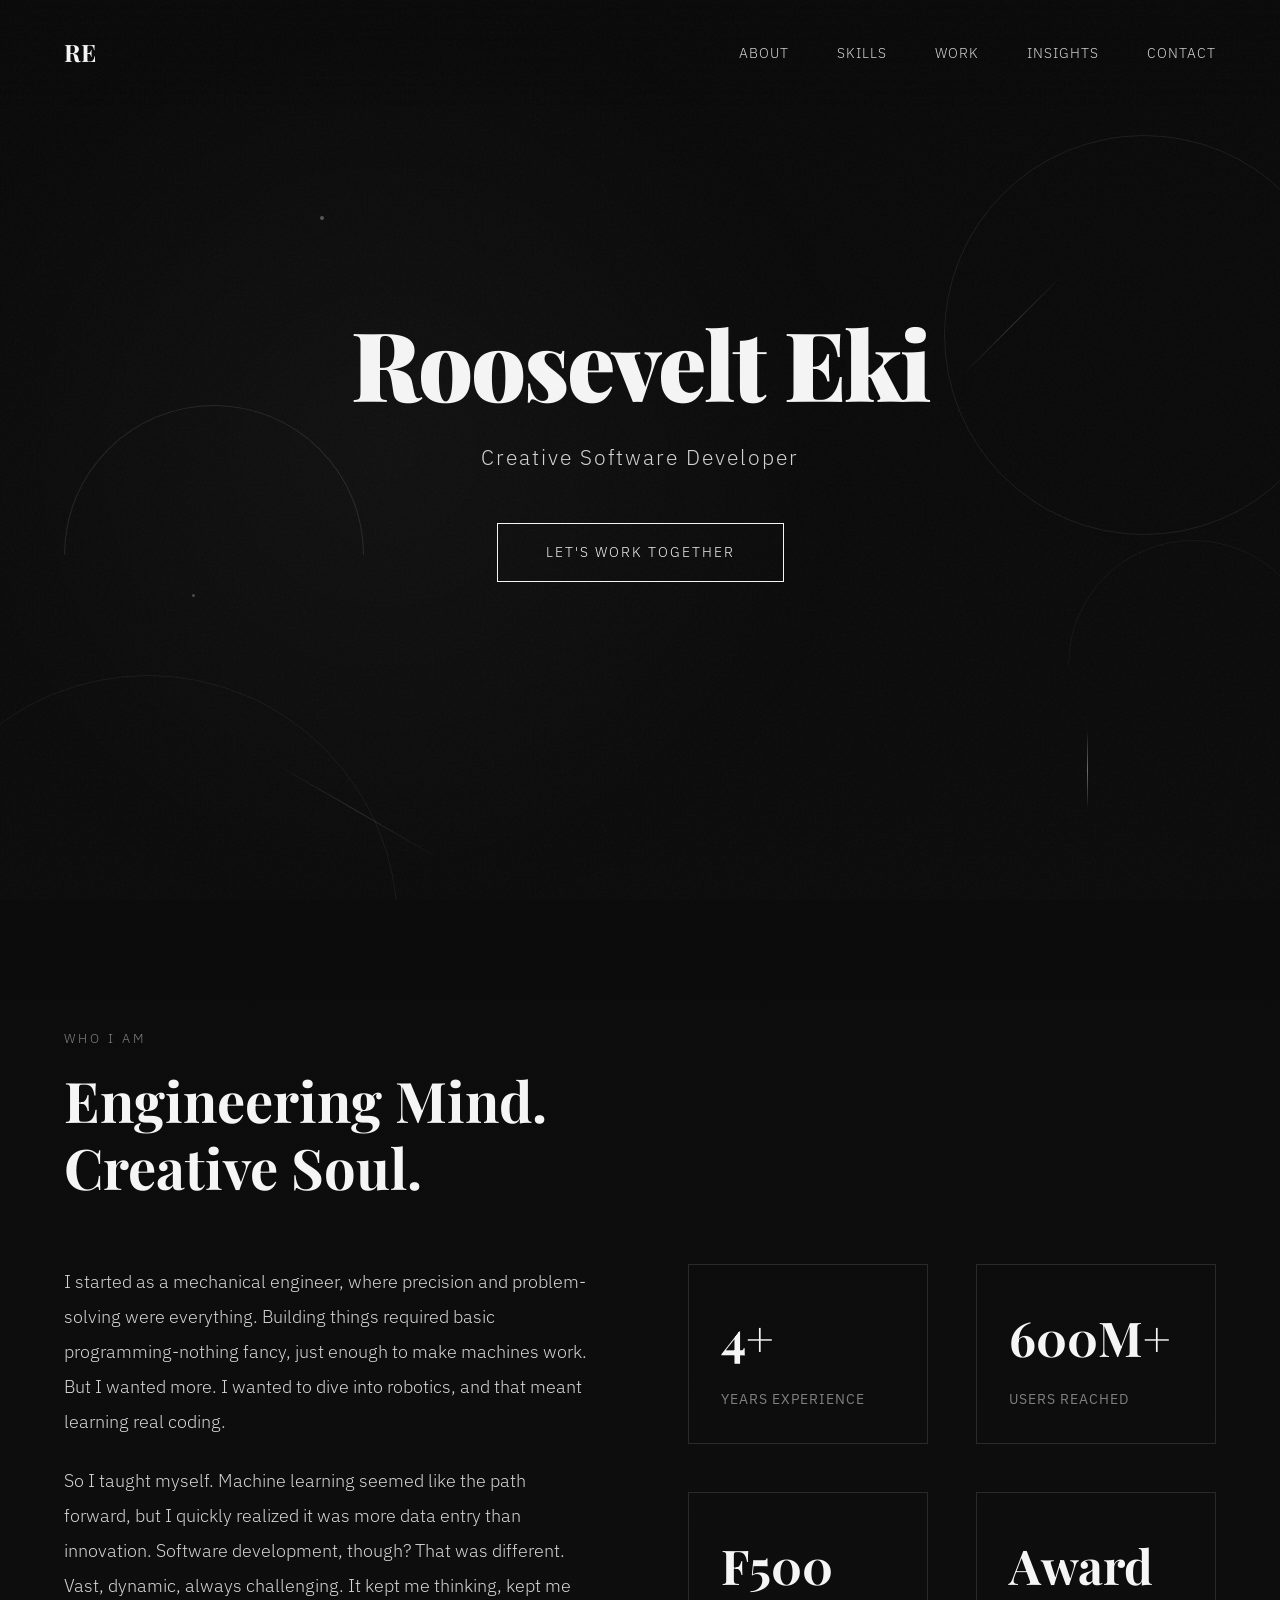
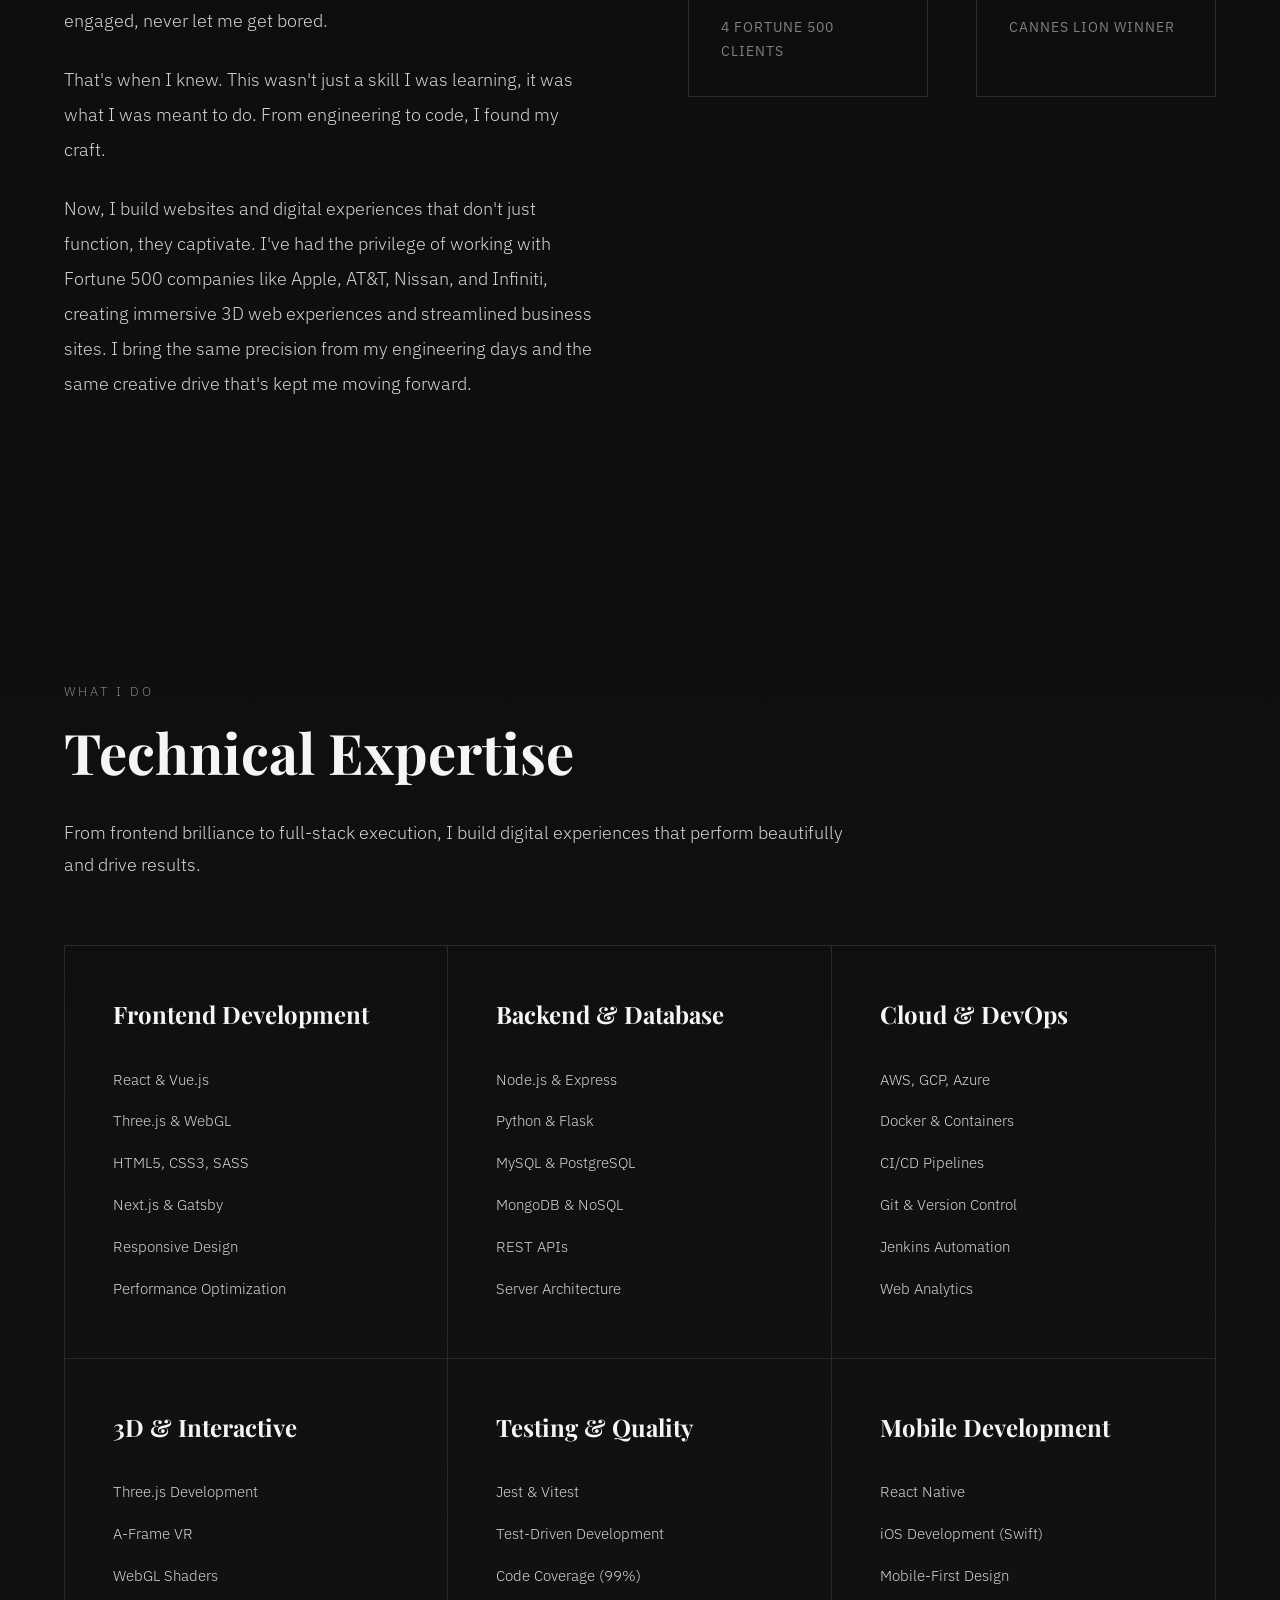
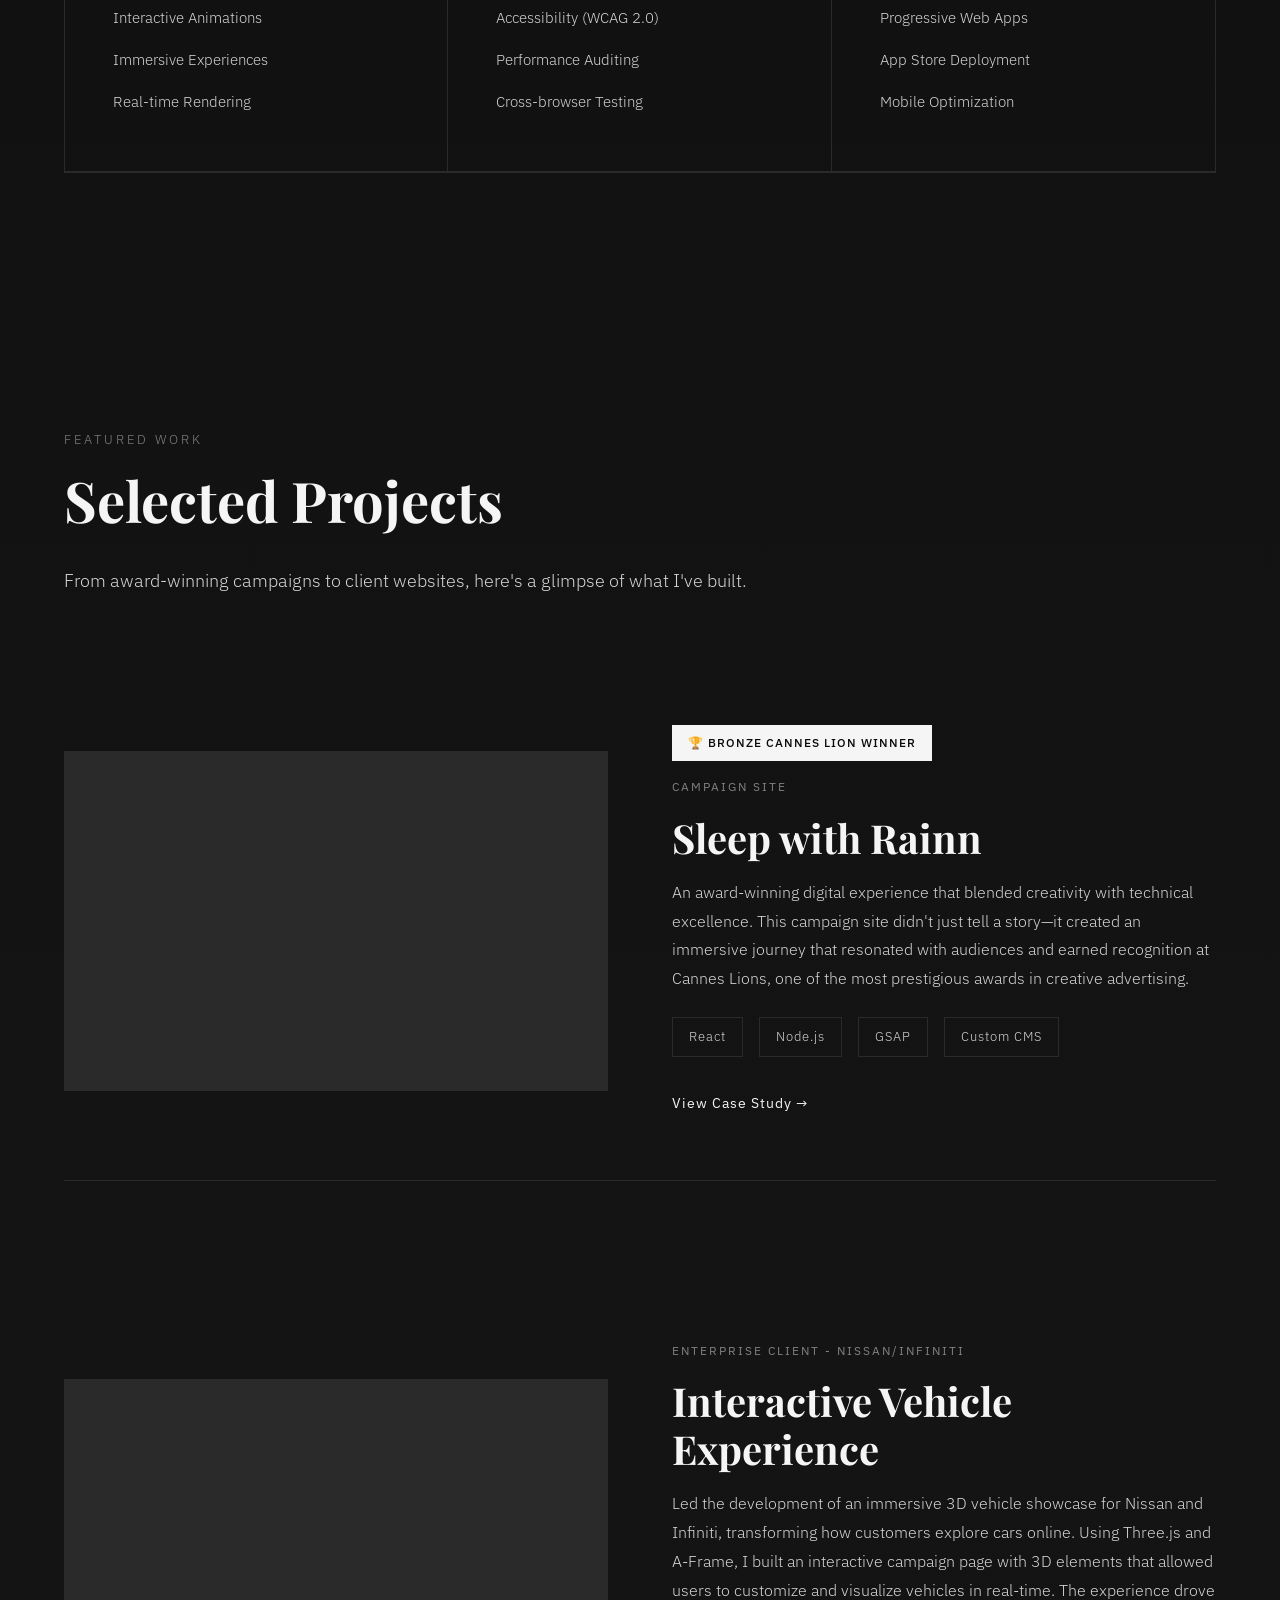
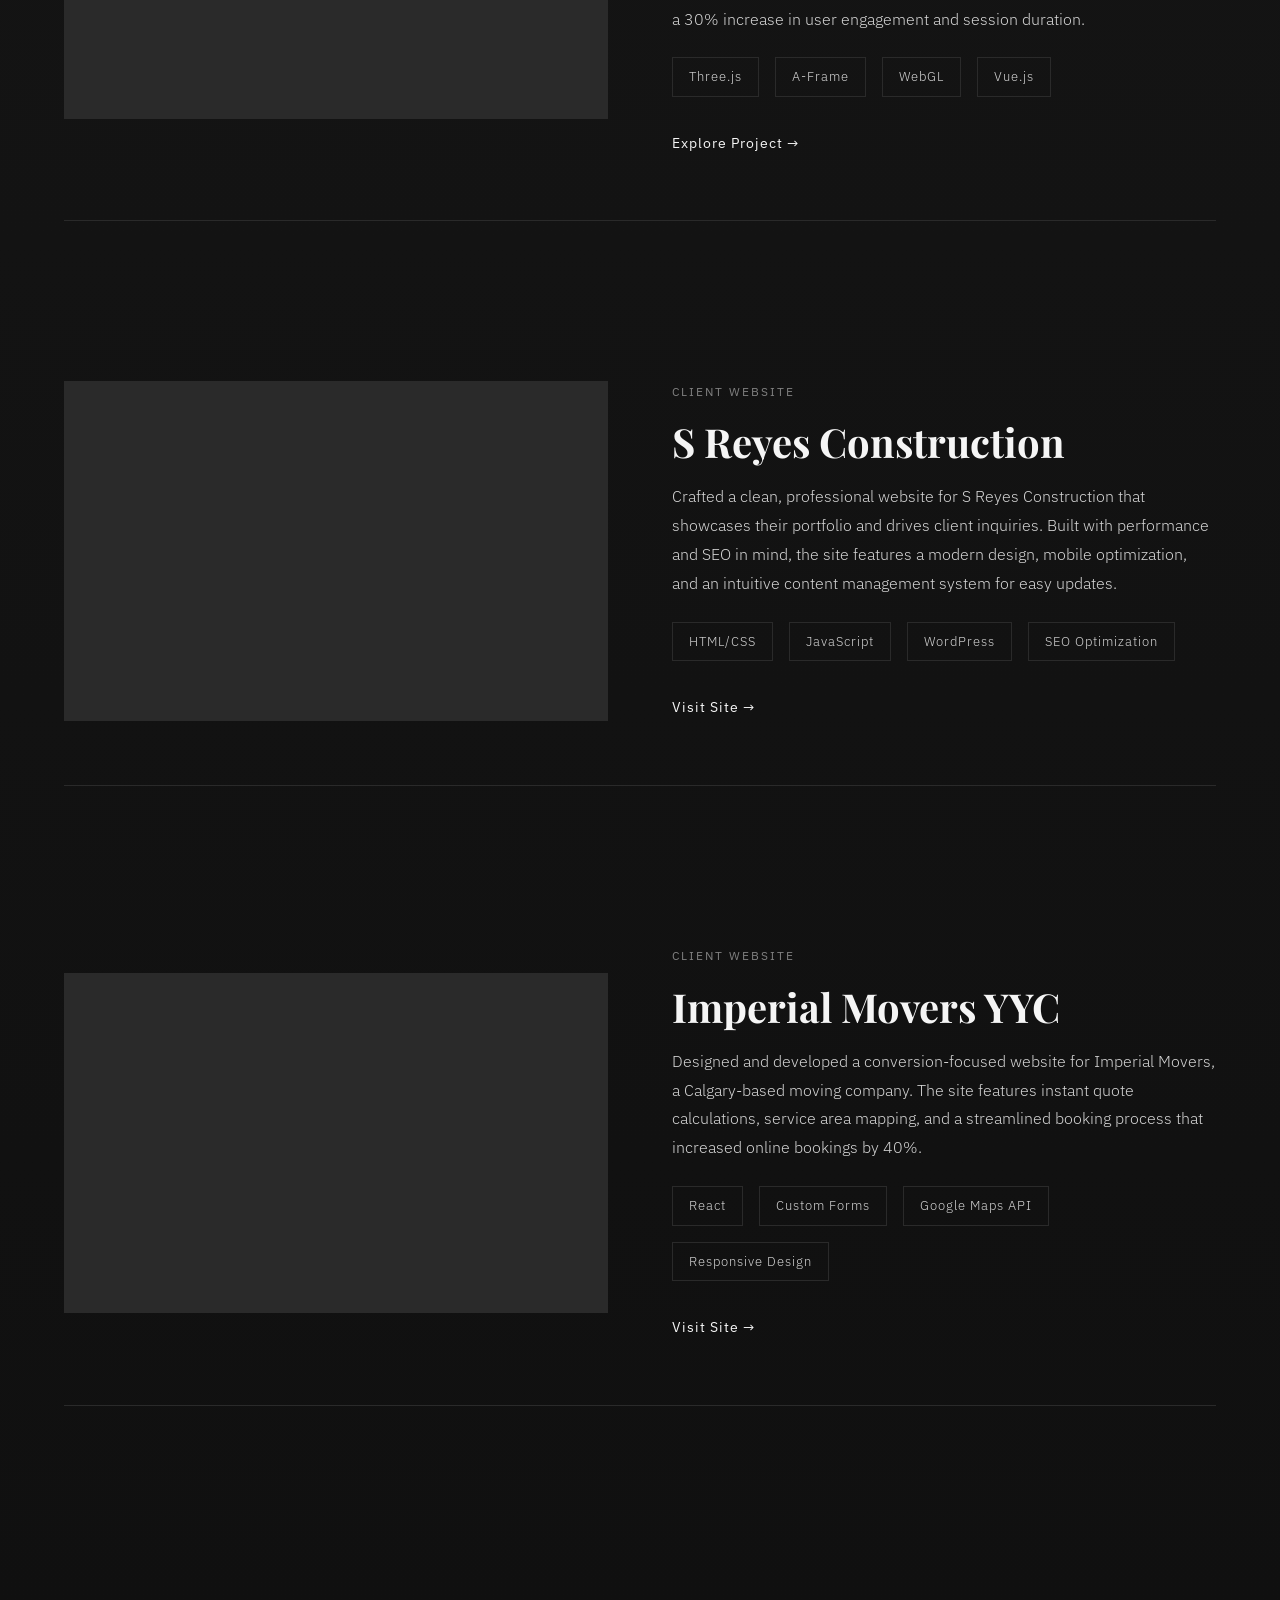
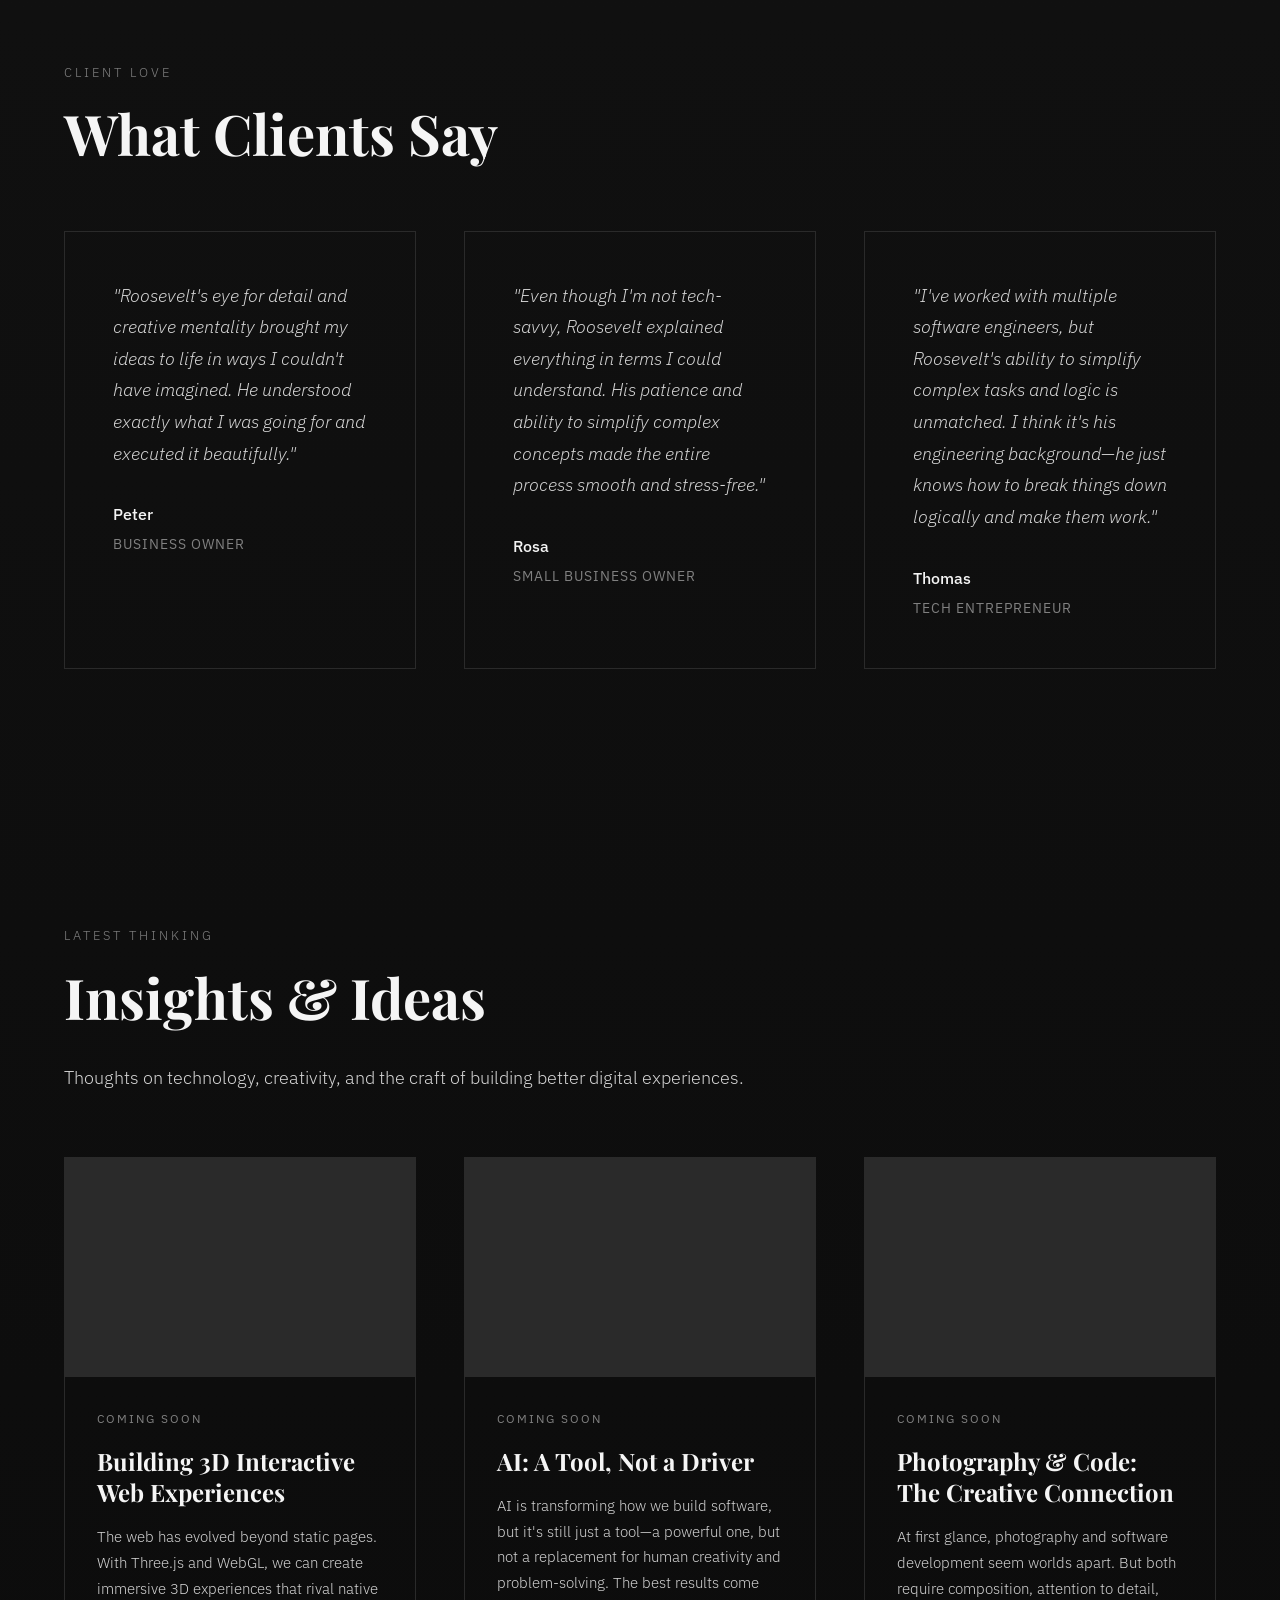
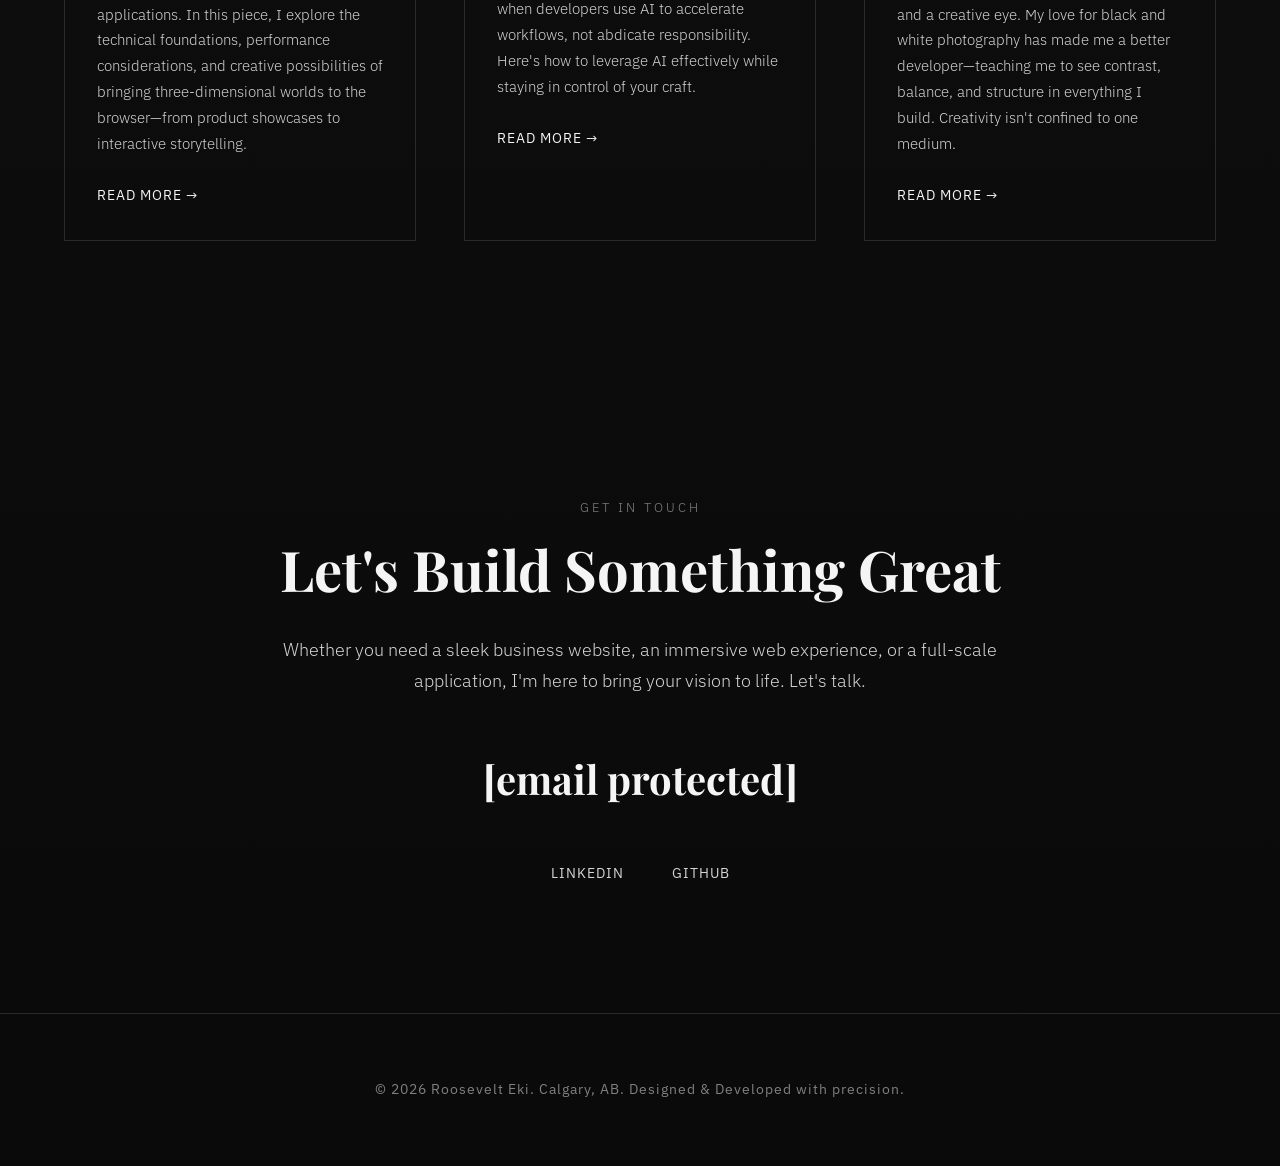
==== commit 87ed8751: "Update index.html Minor content updates. Fixed broken links" ====
--- a/index.html
+++ b/index.html
@@ -1098,17 +1098,17 @@
         </div>
         <div class="about-content">
             <div class="about-text">
-                <p>I started as a mechanical engineer, where precision and problem-solving were everything. Building things required basic programming—nothing fancy, just enough to make machines work. But I wanted more. I wanted to dive into robotics, and that meant learning real coding.</p>
+                <p>I started as a mechanical engineer, where precision and problem-solving were everything. Building things required basic programming-nothing fancy, just enough to make machines work. But I wanted more. I wanted to dive into robotics, and that meant learning real coding.</p>
                 
                 <p>So I taught myself. Machine learning seemed like the path forward, but I quickly realized it was more data entry than innovation. Software development, though? That was different. Vast, dynamic, always challenging. It kept me thinking, kept me engaged, never let me get bored.</p>
                 
-                <p>That's when I knew. This wasn't just a skill I was learning—it was what I was meant to do. From engineering to code, I found my craft.</p>
-
-                <p>Now, I build websites and digital experiences that don't just function—they captivate. I've had the privilege of working with Fortune 500 companies like Apple, AT&T, Nissan, and Infiniti, creating immersive 3D web experiences and streamlined business sites. I bring the same precision from my engineering days and the same creative drive that's kept me moving forward.</p>
+                <p>That's when I knew. This wasn't just a skill I was learning, it was what I was meant to do. From engineering to code, I found my craft.</p>
+
+                <p>Now, I build websites and digital experiences that don't just function, they captivate. I've had the privilege of working with Fortune 500 companies like Apple, AT&T, Nissan, and Infiniti, creating immersive 3D web experiences and streamlined business sites. I bring the same precision from my engineering days and the same creative drive that's kept me moving forward.</p>
             </div>
             <div class="about-stats">
                 <div class="stat-item">
-                    <div class="stat-number">3+</div>
+                    <div class="stat-number">4+</div>
                     <div class="stat-label">Years Experience</div>
                 </div>
                 <div class="stat-item">
@@ -1117,7 +1117,7 @@
                 </div>
                 <div class="stat-item">
                     <div class="stat-number">F500</div>
-                    <div class="stat-label">Fortune 500 Clients</div>
+                    <div class="stat-label">4 Fortune 500 Clients</div>
                 </div>
                 <div class="stat-item">
                     <div class="stat-number">Award</div>
@@ -1377,9 +1377,8 @@
                 <a href="/cdn-cgi/l/email-protection#36645959455340535a42187718735d5f76515b575f5a1855595b"><span class="__cf_email__" data-cfemail="95c7fafae6f0e3f0f9e1bbd4bbd0fefcd5f2f8f4fcf9bbf6faf8">[email&#160;protected]</span></a>
             </div>
             <div class="social-links">
-                <a href="#" target="_blank">LinkedIn</a>
-                <a href="#" target="_blank">GitHub</a>
-                <a href="#" target="_blank">Download Resume</a>
+                <a href="https://www.linkedin.com/in/roosevelteki/" target="_blank">LinkedIn</a>
+                <a href="https://github.com/RooseJ/" target="_blank">GitHub</a>
             </div>
         </div>
     </section>
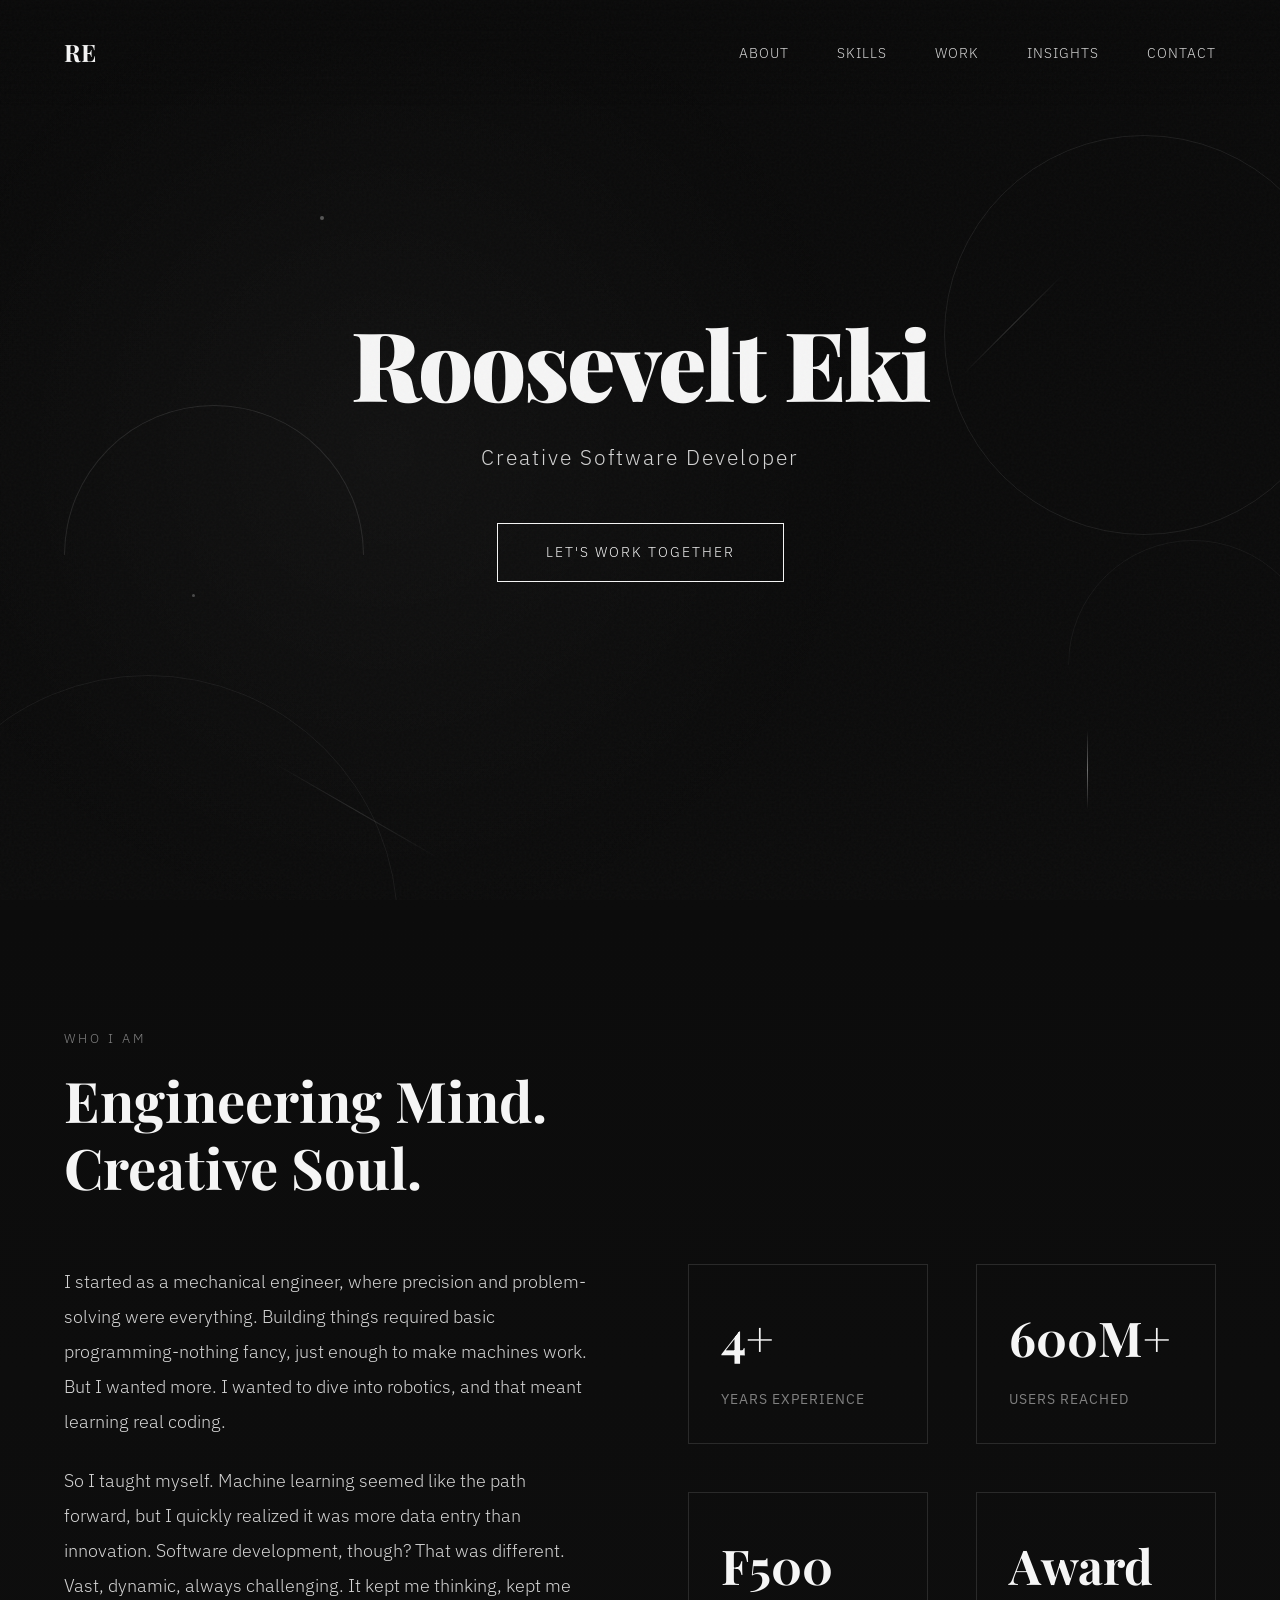
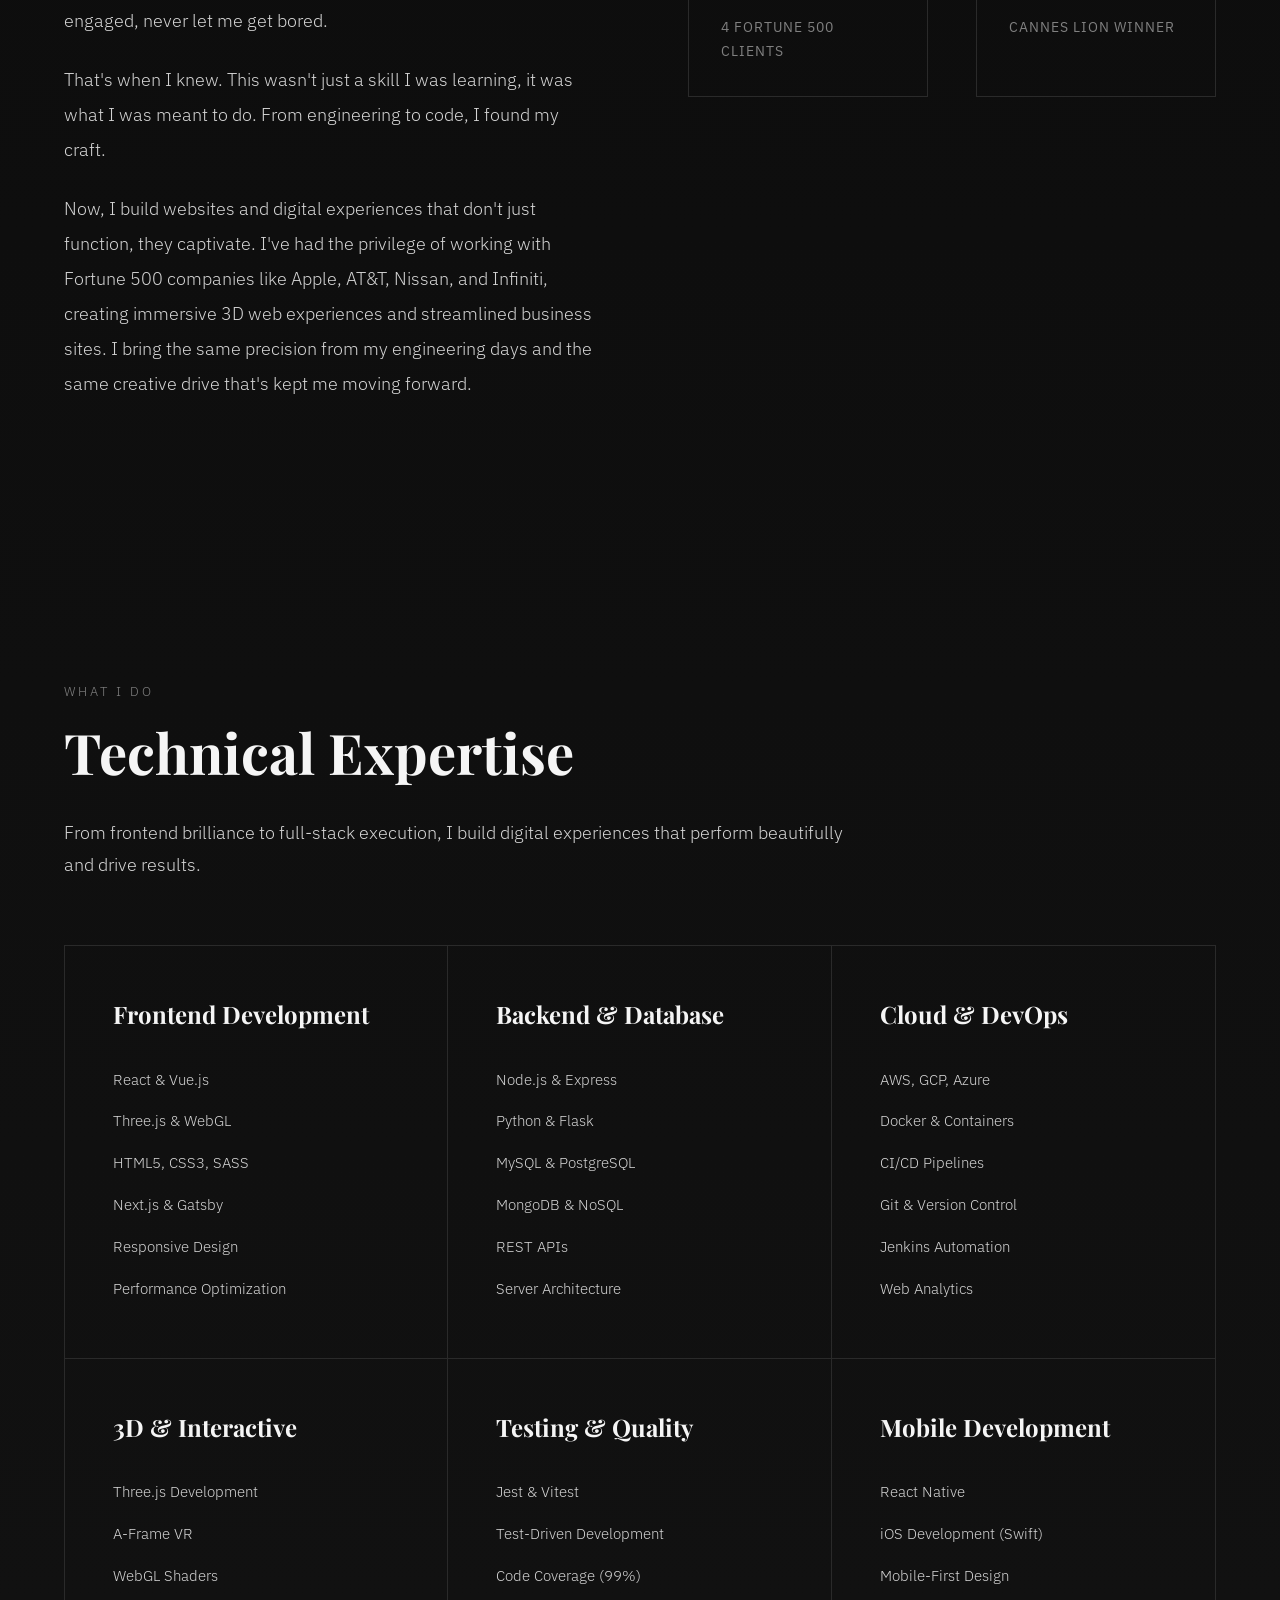
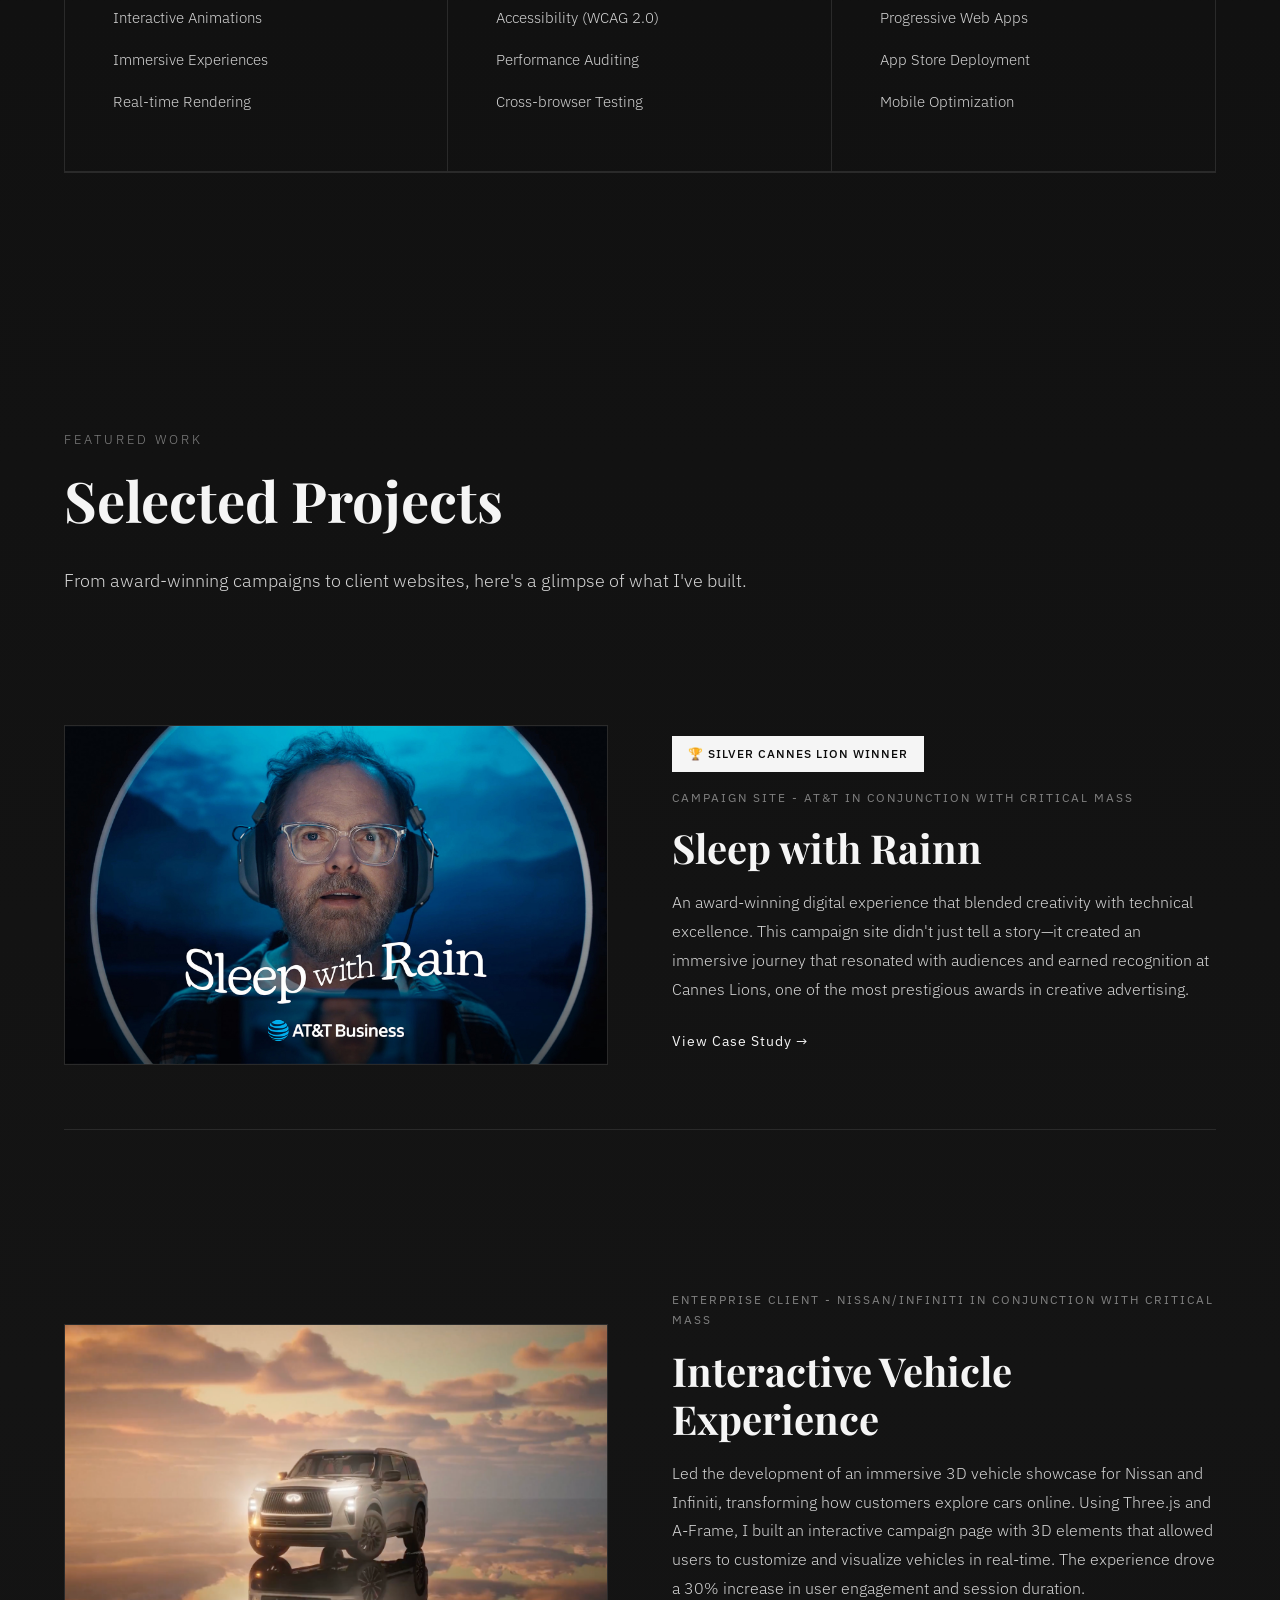
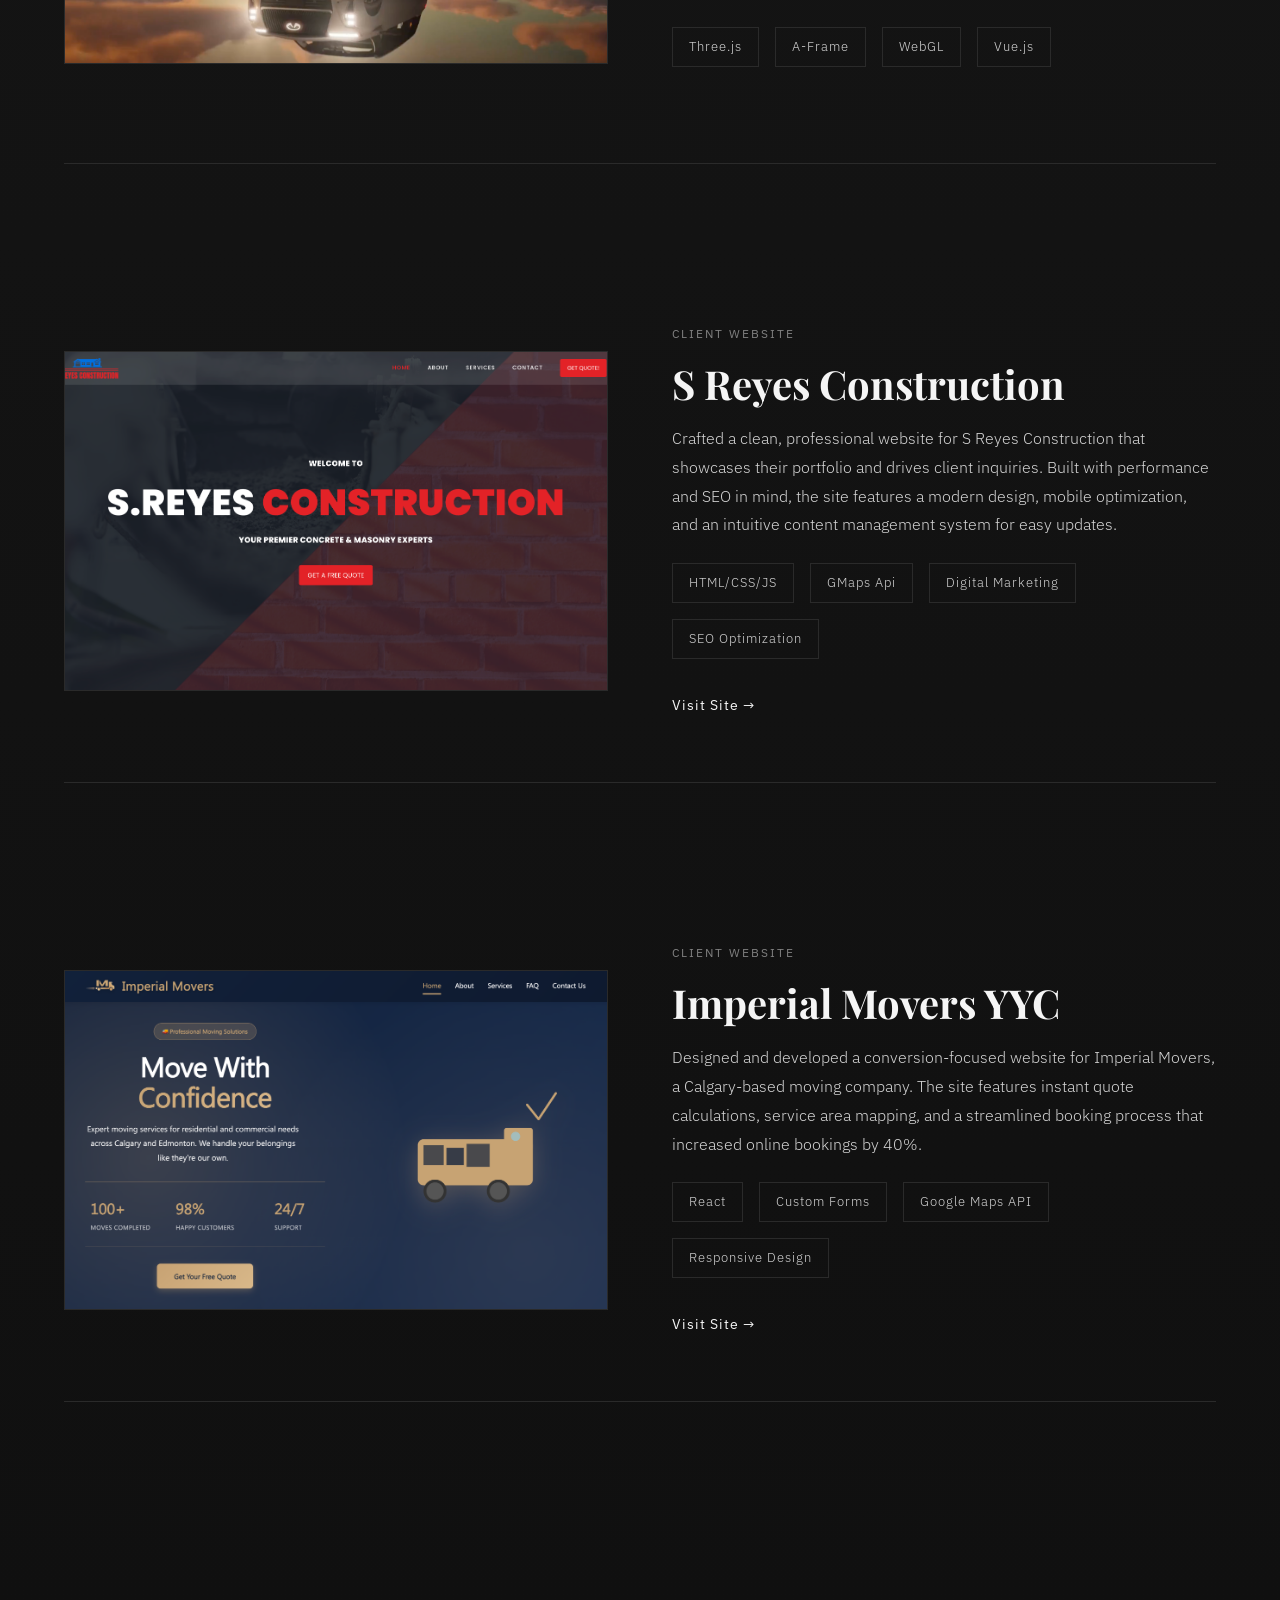
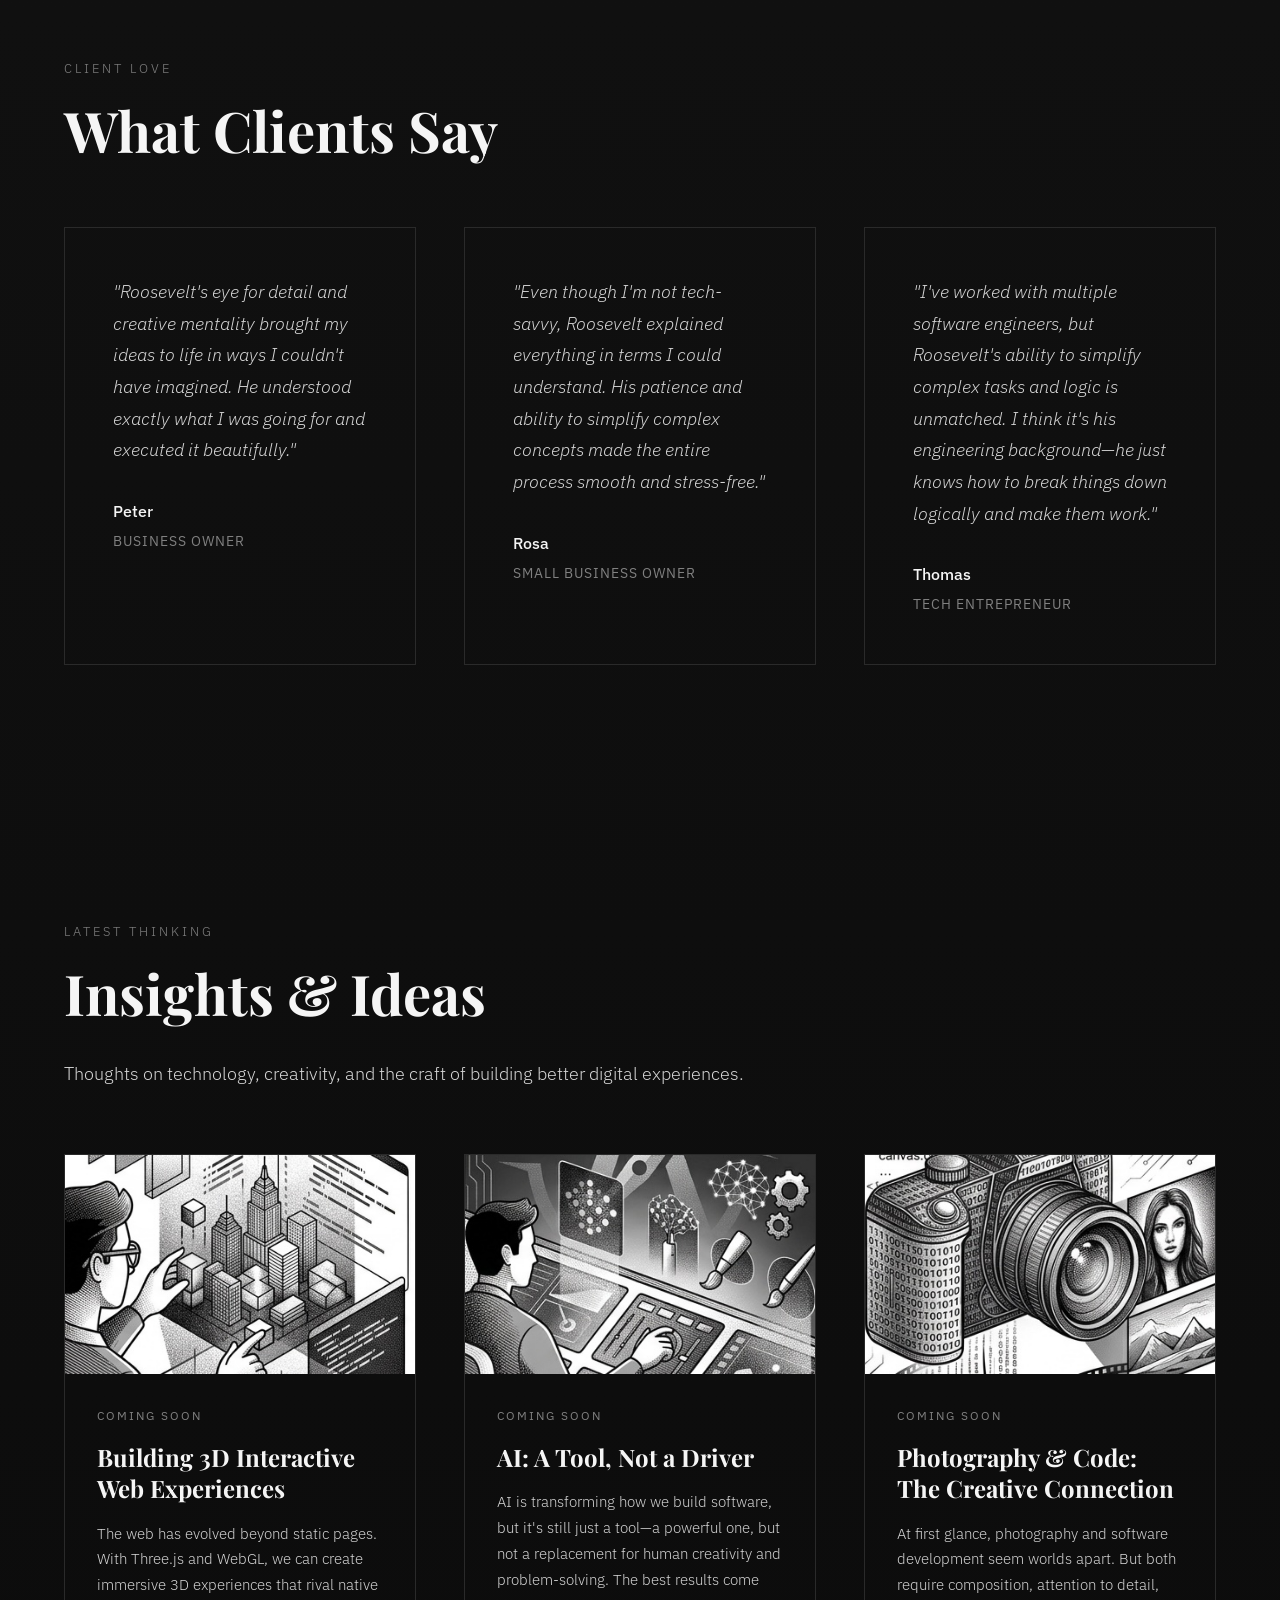
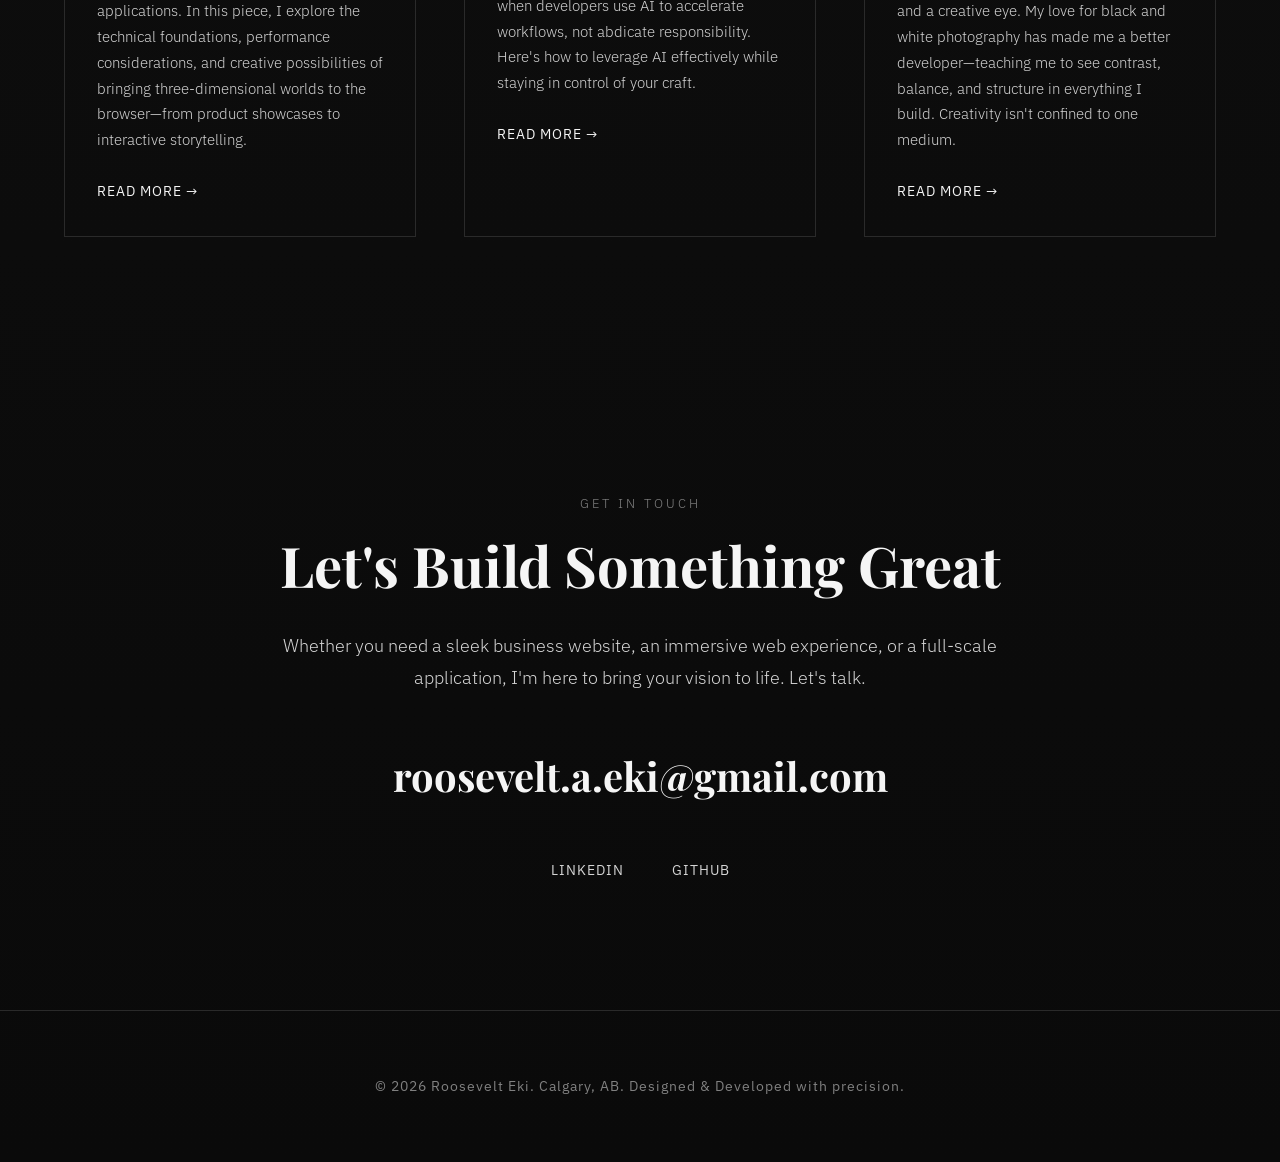
==== commit 7c9f3604: "Completed base site with images and ui fixes" ====
--- a/index.html
+++ b/index.html
@@ -5,1042 +5,7 @@
     <meta name="viewport" content="width=device-width, initial-scale=1.0">
     <title>Roosevelt Eki - Creative Software Developer</title>
     <link href="https://fonts.googleapis.com/css2?family=Playfair+Display:wght@400;700;900&family=IBM+Plex+Sans:wght@300;400;500&display=swap" rel="stylesheet">
-    <style>
-        * {
-            margin: 0;
-            padding: 0;
-            box-sizing: border-box;
-        }
-
-        :root {
-            --black: #0a0a0a;
-            --near-black: #1a1a1a;
-            --dark-gray: #2a2a2a;
-            --mid-gray: #808080;
-            --light-gray: #d4d4d4;
-            --white: #f5f5f5;
-            --accent: #ffffff;
-        }
-
-        body {
-            font-family: 'IBM Plex Sans', sans-serif;
-            background: linear-gradient(180deg, #0a0a0a 0%, #141414 50%, #0a0a0a 100%);
-            color: var(--white);
-            line-height: 1.7;
-            overflow-x: hidden;
-        }
-
-        /* Film grain overlay */
-        body::before {
-            content: '';
-            position: fixed;
-            top: 0;
-            left: 0;
-            width: 100%;
-            height: 100%;
-            background-image: url("data:image/svg+xml,%3Csvg viewBox='0 0 400 400' xmlns='http://www.w3.org/2000/svg'%3E%3Cfilter id='noiseFilter'%3E%3CfeTurbulence type='fractalNoise' baseFrequency='0.9' numOctaves='4' stitchTiles='stitch'/%3E%3C/filter%3E%3Crect width='100%25' height='100%25' filter='url(%23noiseFilter)'/%3E%3C/svg%3E");
-            opacity: 0.03;
-            pointer-events: none;
-            z-index: 9999;
-        }
-
-        /* Decorative geometric shapes */
-        .geometric-bg {
-            position: fixed;
-            top: 0;
-            left: 0;
-            width: 100%;
-            height: 100%;
-            pointer-events: none;
-            z-index: 0;
-            overflow: hidden;
-        }
-
-        .parallax-layer {
-            position: absolute;
-            top: 0;
-            left: 0;
-            width: 100%;
-            height: 300vh;
-            transition: transform 0.1s ease-out;
-        }
-
-        .circle-1 {
-            position: absolute;
-            top: 5%;
-            right: -5%;
-            width: 400px;
-            height: 400px;
-            border-radius: 50%;
-            border: 1px solid rgba(255, 255, 255, 0.08);
-            animation: floatSlow 20s ease-in-out infinite;
-        }
-
-        .circle-2 {
-            position: absolute;
-            top: 25%;
-            left: -8%;
-            width: 500px;
-            height: 500px;
-            border-radius: 50%;
-            border: 1px solid rgba(255, 255, 255, 0.06);
-            animation: floatSlow 25s ease-in-out infinite reverse;
-        }
-
-        .circle-3 {
-            position: absolute;
-            top: 50%;
-            right: 10%;
-            width: 350px;
-            height: 350px;
-            border-radius: 50%;
-            border: 1px solid rgba(255, 255, 255, 0.07);
-            animation: floatSlow 22s ease-in-out infinite;
-        }
-
-        .circle-4 {
-            position: absolute;
-            top: 75%;
-            left: 5%;
-            width: 450px;
-            height: 450px;
-            border-radius: 50%;
-            border: 1px solid rgba(255, 255, 255, 0.05);
-            animation: floatSlow 28s ease-in-out infinite reverse;
-        }
-
-        .circle-5 {
-            position: absolute;
-            top: 95%;
-            right: -10%;
-            width: 600px;
-            height: 600px;
-            border-radius: 50%;
-            border: 1px solid rgba(255, 255, 255, 0.06);
-            animation: floatSlow 24s ease-in-out infinite;
-        }
-
-        .semicircle-1 {
-            position: absolute;
-            top: 15%;
-            left: 5%;
-            width: 300px;
-            height: 150px;
-            border-radius: 300px 300px 0 0;
-            border: 1px solid rgba(255, 255, 255, 0.1);
-            border-bottom: none;
-            animation: floatMedium 18s ease-in-out infinite;
-        }
-
-        .semicircle-2 {
-            position: absolute;
-            top: 35%;
-            right: 10%;
-            width: 200px;
-            height: 100px;
-            border-radius: 0 0 200px 200px;
-            border: 1px solid rgba(255, 255, 255, 0.08);
-            border-top: none;
-            animation: floatMedium 22s ease-in-out infinite reverse;
-        }
-
-        .semicircle-3 {
-            position: absolute;
-            top: 60%;
-            left: 15%;
-            width: 250px;
-            height: 125px;
-            border-radius: 250px 250px 0 0;
-            border: 1px solid rgba(255, 255, 255, 0.09);
-            border-bottom: none;
-            animation: floatMedium 20s ease-in-out infinite;
-        }
-
-        .semicircle-4 {
-            position: absolute;
-            top: 85%;
-            right: 5%;
-            width: 280px;
-            height: 140px;
-            border-radius: 0 0 280px 280px;
-            border: 1px solid rgba(255, 255, 255, 0.07);
-            border-top: none;
-            animation: floatMedium 19s ease-in-out infinite reverse;
-        }
-
-        .arc-1 {
-            position: absolute;
-            top: 20%;
-            right: -3%;
-            width: 250px;
-            height: 250px;
-            border-radius: 50%;
-            border: 1px solid rgba(255, 255, 255, 0.05);
-            clip-path: polygon(0 0, 100% 0, 100% 50%, 0 50%);
-            animation: floatSlow 30s ease-in-out infinite;
-        }
-
-        .arc-2 {
-            position: absolute;
-            top: 45%;
-            left: -5%;
-            width: 300px;
-            height: 300px;
-            border-radius: 50%;
-            border: 1px solid rgba(255, 255, 255, 0.06);
-            clip-path: polygon(50% 0, 100% 0, 100% 100%, 50% 100%);
-            animation: floatSlow 26s ease-in-out infinite reverse;
-        }
-
-        .arc-3 {
-            position: absolute;
-            top: 70%;
-            right: 8%;
-            width: 200px;
-            height: 200px;
-            border-radius: 50%;
-            border: 1px solid rgba(255, 255, 255, 0.07);
-            clip-path: polygon(0 50%, 100% 50%, 100% 100%, 0 100%);
-            animation: floatSlow 23s ease-in-out infinite;
-        }
-
-        .line-1 {
-            position: absolute;
-            top: 12%;
-            right: 15%;
-            width: 150px;
-            height: 1px;
-            background: linear-gradient(90deg, transparent, rgba(255, 255, 255, 0.15), transparent);
-            transform: rotate(-45deg);
-            animation: pulse 8s ease-in-out infinite;
-        }
-
-        .line-2 {
-            position: absolute;
-            top: 30%;
-            left: 20%;
-            width: 200px;
-            height: 1px;
-            background: linear-gradient(90deg, transparent, rgba(255, 255, 255, 0.12), transparent);
-            transform: rotate(30deg);
-            animation: pulse 10s ease-in-out infinite 2s;
-        }
-
-        .line-3 {
-            position: absolute;
-            top: 55%;
-            right: 25%;
-            width: 180px;
-            height: 1px;
-            background: linear-gradient(90deg, transparent, rgba(255, 255, 255, 0.13), transparent);
-            transform: rotate(-30deg);
-            animation: pulse 9s ease-in-out infinite 1s;
-        }
-
-        .line-4 {
-            position: absolute;
-            top: 78%;
-            left: 30%;
-            width: 160px;
-            height: 1px;
-            background: linear-gradient(90deg, transparent, rgba(255, 255, 255, 0.11), transparent);
-            transform: rotate(45deg);
-            animation: pulse 11s ease-in-out infinite 3s;
-        }
-
-        .line-5 {
-            position: absolute;
-            top: 92%;
-            right: 18%;
-            width: 220px;
-            height: 1px;
-            background: linear-gradient(90deg, transparent, rgba(255, 255, 255, 0.14), transparent);
-            transform: rotate(-20deg);
-            animation: pulse 7s ease-in-out infinite 1.5s;
-        }
-
-        .dot-1 {
-            position: absolute;
-            top: 8%;
-            left: 25%;
-            width: 4px;
-            height: 4px;
-            background: rgba(255, 255, 255, 0.3);
-            border-radius: 50%;
-            animation: twinkle 4s ease-in-out infinite;
-        }
-
-        .dot-2 {
-            position: absolute;
-            top: 22%;
-            left: 15%;
-            width: 3px;
-            height: 3px;
-            background: rgba(255, 255, 255, 0.25);
-            border-radius: 50%;
-            animation: twinkle 5s ease-in-out infinite 1s;
-        }
-
-        .dot-3 {
-            position: absolute;
-            top: 38%;
-            right: 30%;
-            width: 3px;
-            height: 3px;
-            background: rgba(255, 255, 255, 0.2);
-            border-radius: 50%;
-            animation: twinkle 6s ease-in-out infinite 2s;
-        }
-
-        .dot-4 {
-            position: absolute;
-            top: 52%;
-            left: 35%;
-            width: 4px;
-            height: 4px;
-            background: rgba(255, 255, 255, 0.28);
-            border-radius: 50%;
-            animation: twinkle 5.5s ease-in-out infinite 0.5s;
-        }
-
-        .dot-5 {
-            position: absolute;
-            top: 68%;
-            right: 22%;
-            width: 3px;
-            height: 3px;
-            background: rgba(255, 255, 255, 0.26);
-            border-radius: 50%;
-            animation: twinkle 4.5s ease-in-out infinite 1.5s;
-        }
-
-        .dot-6 {
-            position: absolute;
-            top: 82%;
-            left: 28%;
-            width: 4px;
-            height: 4px;
-            background: rgba(255, 255, 255, 0.24);
-            border-radius: 50%;
-            animation: twinkle 5.2s ease-in-out infinite 2.5s;
-        }
-
-        .dot-7 {
-            position: absolute;
-            top: 96%;
-            right: 12%;
-            width: 3px;
-            height: 3px;
-            background: rgba(255, 255, 255, 0.22);
-            border-radius: 50%;
-            animation: twinkle 6.5s ease-in-out infinite 3s;
-        }
-
-        @keyframes floatSlow {
-            0%, 100% { transform: translate(0, 0) rotate(0deg); }
-            25% { transform: translate(20px, -30px) rotate(5deg); }
-            50% { transform: translate(-15px, -50px) rotate(-3deg); }
-            75% { transform: translate(30px, -20px) rotate(4deg); }
-        }
-
-        @keyframes floatMedium {
-            0%, 100% { transform: translate(0, 0); }
-            33% { transform: translate(-25px, 20px); }
-            66% { transform: translate(15px, -25px); }
-        }
-
-        @keyframes pulse {
-            0%, 100% { opacity: 0.3; }
-            50% { opacity: 0.8; }
-        }
-
-        @keyframes twinkle {
-            0%, 100% { opacity: 0.2; transform: scale(1); }
-            50% { opacity: 1; transform: scale(1.5); }
-        }
-
-        /* Navigation */
-        nav {
-            position: fixed;
-            top: 0;
-            left: 0;
-            right: 0;
-            padding: 2rem 4rem;
-            display: flex;
-            justify-content: space-between;
-            align-items: center;
-            z-index: 1000;
-            background: linear-gradient(to bottom, var(--black), transparent);
-            transition: all 0.3s ease;
-        }
-
-        nav.scrolled {
-            background: rgba(10, 10, 10, 0.95);
-            backdrop-filter: blur(10px);
-            padding: 1.5rem 4rem;
-        }
-
-        .logo {
-            font-family: 'Playfair Display', serif;
-            font-size: 1.5rem;
-            font-weight: 700;
-            letter-spacing: -0.5px;
-            color: var(--white);
-        }
-
-        .nav-links {
-            display: flex;
-            gap: 3rem;
-            list-style: none;
-        }
-
-        .nav-links a {
-            color: var(--light-gray);
-            text-decoration: none;
-            font-size: 0.9rem;
-            font-weight: 300;
-            letter-spacing: 1px;
-            text-transform: uppercase;
-            transition: color 0.3s ease;
-            position: relative;
-        }
-
-        .nav-links a::after {
-            content: '';
-            position: absolute;
-            bottom: -5px;
-            left: 0;
-            width: 0;
-            height: 1px;
-            background: var(--white);
-            transition: width 0.3s ease;
-        }
-
-        .nav-links a:hover {
-            color: var(--white);
-        }
-
-        .nav-links a:hover::after {
-            width: 100%;
-        }
-
-        /* Hero Section */
-        .hero {
-            height: 100vh;
-            display: flex;
-            align-items: center;
-            justify-content: center;
-            position: relative;
-            overflow: hidden;
-        }
-
-        .hero::before {
-            content: '';
-            position: absolute;
-            top: 0;
-            left: 0;
-            width: 100%;
-            height: 100%;
-            background: radial-gradient(circle at 30% 50%, rgba(255, 255, 255, 0.03) 0%, transparent 50%);
-        }
-
-        .hero::after {
-            content: '';
-            position: absolute;
-            bottom: 10%;
-            right: 15%;
-            width: 1px;
-            height: 80px;
-            background: linear-gradient(to bottom, transparent, rgba(255, 255, 255, 0.4), transparent);
-            animation: slideDown 3s ease-in-out infinite;
-        }
-
-        @keyframes slideDown {
-            0% { transform: translateY(0); opacity: 0; }
-            50% { opacity: 1; }
-            100% { transform: translateY(80px); opacity: 0; }
-        }
-
-        .hero-content {
-            text-align: center;
-            z-index: 1;
-            animation: fadeInUp 1.2s ease-out;
-        }
-
-        @keyframes fadeInUp {
-            from {
-                opacity: 0;
-                transform: translateY(40px);
-            }
-            to {
-                opacity: 1;
-                transform: translateY(0);
-            }
-        }
-
-        .hero-title {
-            font-family: 'Playfair Display', serif;
-            font-size: 6rem;
-            font-weight: 900;
-            line-height: 1.1;
-            margin-bottom: 1.5rem;
-            letter-spacing: -2px;
-        }
-
-        .hero-subtitle {
-            font-size: 1.3rem;
-            color: var(--light-gray);
-            font-weight: 300;
-            margin-bottom: 3rem;
-            letter-spacing: 2px;
-        }
-
-        .cta-button {
-            display: inline-block;
-            padding: 1rem 3rem;
-            border: 1px solid var(--white);
-            color: var(--white);
-            text-decoration: none;
-            font-size: 0.9rem;
-            letter-spacing: 2px;
-            text-transform: uppercase;
-            transition: all 0.4s ease;
-            position: relative;
-            overflow: hidden;
-            font-weight: 300;
-        }
-
-        .cta-button::before {
-            content: '';
-            position: absolute;
-            top: 0;
-            left: -100%;
-            width: 100%;
-            height: 100%;
-            background: var(--white);
-            transition: left 0.4s ease;
-            z-index: -1;
-        }
-
-        .cta-button:hover::before {
-            left: 0;
-        }
-
-        .cta-button:hover {
-            color: var(--black);
-        }
-
-        /* Sections */
-        section {
-            padding: 8rem 4rem;
-            max-width: 1400px;
-            margin: 0 auto;
-        }
-
-        .section-header {
-            margin-bottom: 4rem;
-            animation: fadeInUp 0.8s ease-out;
-        }
-
-        .section-label {
-            font-size: 0.8rem;
-            letter-spacing: 3px;
-            text-transform: uppercase;
-            color: var(--mid-gray);
-            margin-bottom: 1rem;
-            font-weight: 300;
-        }
-
-        .section-title {
-            font-family: 'Playfair Display', serif;
-            font-size: 3.5rem;
-            font-weight: 700;
-            line-height: 1.2;
-            margin-bottom: 2rem;
-        }
-
-        .section-description {
-            font-size: 1.1rem;
-            color: var(--light-gray);
-            max-width: 800px;
-            line-height: 1.8;
-            font-weight: 300;
-        }
-
-        /* About Section */
-        .about-content {
-            display: grid;
-            grid-template-columns: 1fr 1fr;
-            gap: 6rem;
-            align-items: start;
-        }
-
-        .about-text {
-            font-size: 1.15rem;
-            color: var(--light-gray);
-            line-height: 1.9;
-            font-weight: 300;
-        }
-
-        .about-text p {
-            margin-bottom: 1.5rem;
-        }
-
-        .about-stats {
-            display: grid;
-            grid-template-columns: repeat(2, 1fr);
-            gap: 3rem;
-        }
-
-        .stat-item {
-            padding: 2rem;
-            border: 1px solid var(--dark-gray);
-            transition: all 0.3s ease;
-        }
-
-        .stat-item:hover {
-            border-color: var(--white);
-            transform: translateY(-5px);
-        }
-
-        .stat-number {
-            font-family: 'Playfair Display', serif;
-            font-size: 3rem;
-            font-weight: 700;
-            margin-bottom: 0.5rem;
-        }
-
-        .stat-label {
-            font-size: 0.9rem;
-            color: var(--mid-gray);
-            letter-spacing: 1px;
-            text-transform: uppercase;
-        }
-
-        /* Skills Section */
-        .skills-grid {
-            display: grid;
-            grid-template-columns: repeat(3, 1fr);
-            gap: 0;
-            border: 1px solid var(--dark-gray);
-        }
-
-        .skill-category {
-            padding: 3rem;
-            border-right: 1px solid var(--dark-gray);
-            border-bottom: 1px solid var(--dark-gray);
-            transition: all 0.3s ease;
-        }
-
-        .skill-category:nth-child(3n) {
-            border-right: none;
-        }
-
-        .skill-category:hover {
-            background: var(--near-black);
-        }
-
-        .skill-category h3 {
-            font-family: 'Playfair Display', serif;
-            font-size: 1.5rem;
-            margin-bottom: 1.5rem;
-            font-weight: 700;
-        }
-
-        .skill-list {
-            list-style: none;
-        }
-
-        .skill-list li {
-            padding: 0.5rem 0;
-            color: var(--light-gray);
-            font-size: 0.95rem;
-            font-weight: 300;
-        }
-
-        /* Projects Section */
-        .projects-grid {
-            display: grid;
-            gap: 6rem;
-        }
-
-        .project {
-            display: grid;
-            grid-template-columns: 1fr 1fr;
-            gap: 4rem;
-            align-items: center;
-            padding: 4rem 0;
-            border-bottom: 1px solid var(--dark-gray);
-            opacity: 0;
-            transform: translateY(30px);
-            animation: fadeInUp 0.8s ease-out forwards;
-        }
-
-        .project:nth-child(1) { animation-delay: 0.1s; }
-        .project:nth-child(2) { animation-delay: 0.2s; }
-        .project:nth-child(3) { animation-delay: 0.3s; }
-        .project:nth-child(4) { animation-delay: 0.4s; }
-        .project:nth-child(5) { animation-delay: 0.5s; }
-
-        .project:nth-child(even) {
-            grid-template-columns: 1fr 1fr;
-        }
-
-        .project:nth-child(even) .project-content {
-            order: 2;
-        }
-
-        .project:nth-child(even) .project-image {
-            order: 1;
-        }
-
-        .project-image {
-            aspect-ratio: 16/10;
-            background: var(--dark-gray);
-            position: relative;
-            overflow: hidden;
-            border: 1px solid var(--dark-gray);
-        }
-
-        .project-image::before {
-            content: '';
-            position: absolute;
-            top: 0;
-            left: 0;
-            width: 100%;
-            height: 100%;
-            background: linear-gradient(135deg, transparent 0%, rgba(255, 255, 255, 0.05) 100%);
-            opacity: 0;
-            transition: opacity 0.4s ease;
-        }
-
-        .project:hover .project-image::before {
-            opacity: 1;
-        }
-
-        .project-label {
-            font-size: 0.75rem;
-            letter-spacing: 2px;
-            text-transform: uppercase;
-            color: var(--mid-gray);
-            margin-bottom: 1rem;
-        }
-
-        .project-title {
-            font-family: 'Playfair Display', serif;
-            font-size: 2.5rem;
-            margin-bottom: 1rem;
-            font-weight: 700;
-            line-height: 1.2;
-        }
-
-        .project-description {
-            color: var(--light-gray);
-            margin-bottom: 1.5rem;
-            line-height: 1.8;
-            font-weight: 300;
-        }
-
-        .project-tech {
-            display: flex;
-            flex-wrap: wrap;
-            gap: 1rem;
-            margin-bottom: 2rem;
-        }
-
-        .tech-tag {
-            font-size: 0.8rem;
-            padding: 0.5rem 1rem;
-            border: 1px solid var(--dark-gray);
-            color: var(--light-gray);
-            letter-spacing: 1px;
-            font-weight: 300;
-        }
-
-        .project-link {
-            display: inline-flex;
-            align-items: center;
-            gap: 0.5rem;
-            color: var(--white);
-            text-decoration: none;
-            font-size: 0.9rem;
-            letter-spacing: 1px;
-            transition: gap 0.3s ease;
-        }
-
-        .project-link:hover {
-            gap: 1rem;
-        }
-
-        .award-badge {
-            display: inline-block;
-            background: var(--white);
-            color: var(--black);
-            padding: 0.5rem 1rem;
-            font-size: 0.75rem;
-            letter-spacing: 1px;
-            font-weight: 500;
-            margin-bottom: 1rem;
-            text-transform: uppercase;
-        }
-
-        /* Testimonials */
-        .testimonials-grid {
-            display: grid;
-            grid-template-columns: repeat(3, 1fr);
-            gap: 3rem;
-            margin-top: 4rem;
-        }
-
-        .testimonial {
-            padding: 3rem;
-            border: 1px solid var(--dark-gray);
-            transition: all 0.3s ease;
-        }
-
-        .testimonial:hover {
-            border-color: var(--white);
-            transform: translateY(-10px);
-        }
-
-        .testimonial-quote {
-            font-size: 1.1rem;
-            line-height: 1.8;
-            color: var(--light-gray);
-            margin-bottom: 2rem;
-            font-style: italic;
-            font-weight: 300;
-        }
-
-        .testimonial-author {
-            font-weight: 500;
-            margin-bottom: 0.3rem;
-        }
-
-        .testimonial-role {
-            font-size: 0.85rem;
-            color: var(--mid-gray);
-            letter-spacing: 1px;
-            text-transform: uppercase;
-        }
-
-        /* Blog Section */
-        .blog-grid {
-            display: grid;
-            grid-template-columns: repeat(3, 1fr);
-            gap: 3rem;
-            margin-top: 4rem;
-        }
-
-        .blog-card {
-            border: 1px solid var(--dark-gray);
-            transition: all 0.3s ease;
-            overflow: hidden;
-        }
-
-        .blog-card:hover {
-            border-color: var(--white);
-        }
-
-        .blog-image {
-            aspect-ratio: 16/10;
-            background: var(--dark-gray);
-        }
-
-        .blog-content {
-            padding: 2rem;
-        }
-
-        .blog-date {
-            font-size: 0.75rem;
-            letter-spacing: 2px;
-            text-transform: uppercase;
-            color: var(--mid-gray);
-            margin-bottom: 1rem;
-        }
-
-        .blog-title {
-            font-family: 'Playfair Display', serif;
-            font-size: 1.5rem;
-            margin-bottom: 1rem;
-            font-weight: 700;
-            line-height: 1.3;
-        }
-
-        .blog-excerpt {
-            color: var(--light-gray);
-            margin-bottom: 1.5rem;
-            line-height: 1.7;
-            font-weight: 300;
-            font-size: 0.95rem;
-        }
-
-        .read-more {
-            color: var(--white);
-            text-decoration: none;
-            font-size: 0.85rem;
-            letter-spacing: 1px;
-            text-transform: uppercase;
-            display: inline-flex;
-            align-items: center;
-            gap: 0.5rem;
-            transition: gap 0.3s ease;
-        }
-
-        .read-more:hover {
-            gap: 1rem;
-        }
-
-        /* Contact Section */
-        .contact-content {
-            text-align: center;
-            max-width: 800px;
-            margin: 0 auto;
-        }
-
-        .contact-email {
-            font-family: 'Playfair Display', serif;
-            font-size: 2.5rem;
-            margin: 3rem 0;
-            font-weight: 700;
-        }
-
-        .contact-email a {
-            color: var(--white);
-            text-decoration: none;
-            position: relative;
-        }
-
-        .contact-email a::after {
-            content: '';
-            position: absolute;
-            bottom: -5px;
-            left: 0;
-            width: 100%;
-            height: 1px;
-            background: var(--white);
-            transform: scaleX(0);
-            transition: transform 0.3s ease;
-        }
-
-        .contact-email a:hover::after {
-            transform: scaleX(1);
-        }
-
-        .social-links {
-            display: flex;
-            justify-content: center;
-            gap: 3rem;
-            margin-top: 3rem;
-        }
-
-        .social-links a {
-            color: var(--light-gray);
-            text-decoration: none;
-            font-size: 0.9rem;
-            letter-spacing: 1px;
-            text-transform: uppercase;
-            transition: color 0.3s ease;
-        }
-
-        .social-links a:hover {
-            color: var(--white);
-        }
-
-        /* Footer */
-        footer {
-            padding: 4rem;
-            text-align: center;
-            border-top: 1px solid var(--dark-gray);
-            color: var(--mid-gray);
-            font-size: 0.85rem;
-            letter-spacing: 1px;
-        }
-
-        /* Responsive */
-        @media (max-width: 1024px) {
-            .hero-title {
-                font-size: 4rem;
-            }
-
-            .about-content,
-            .project {
-                grid-template-columns: 1fr;
-            }
-
-            .project:nth-child(even) .project-content {
-                order: 1;
-            }
-
-            .project:nth-child(even) .project-image {
-                order: 2;
-            }
-
-            .skills-grid {
-                grid-template-columns: repeat(2, 1fr);
-            }
-
-            .skill-category:nth-child(2n) {
-                border-right: none;
-            }
-
-            .testimonials-grid,
-            .blog-grid {
-                grid-template-columns: 1fr;
-            }
-        }
-
-        @media (max-width: 768px) {
-            nav {
-                padding: 1.5rem 2rem;
-            }
-
-            .nav-links {
-                gap: 1.5rem;
-                font-size: 0.8rem;
-            }
-
-            section {
-                padding: 4rem 2rem;
-            }
-
-            .hero-title {
-                font-size: 2.5rem;
-            }
-
-            .hero-subtitle {
-                font-size: 1rem;
-            }
-
-            .section-title {
-                font-size: 2.5rem;
-            }
-
-            .skills-grid {
-                grid-template-columns: 1fr;
-            }
-
-            .skill-category {
-                border-right: none;
-            }
-
-            .about-stats {
-                grid-template-columns: 1fr;
-            }
-        }
-
-        /* Scroll animations */
-        .fade-in {
-            opacity: 0;
-            transform: translateY(30px);
-            transition: all 0.8s ease-out;
-        }
-
-        .fade-in.visible {
-            opacity: 1;
-            transform: translateY(0);
-        }
-    </style>
+    <link rel="stylesheet" href="styles.css">
 </head>
 <body>
     <div class="geometric-bg">
@@ -1074,7 +39,12 @@
 
     <nav id="nav">
         <div class="logo">RE</div>
-        <ul class="nav-links">
+        <button class="nav-toggle" id="nav-toggle" type="button" aria-label="Toggle navigation" aria-controls="nav-links" aria-expanded="false">
+            <span></span>
+            <span></span>
+            <span></span>
+        </button>
+        <ul class="nav-links" id="nav-links">
             <li><a href="#about">About</a></li>
             <li><a href="#skills">Skills</a></li>
             <li><a href="#work">Work</a></li>
@@ -1215,28 +185,22 @@
         </div>
         <div class="projects-grid">
             <div class="project">
-                <div class="project-image"></div>
+                <div class="project-image"><img src="assets/sleep-with-rain-logo.jpg" alt="Sleep with Rainn campaign site"></div>
                 <div class="project-content">
-                    <div class="award-badge">🏆 Bronze Cannes Lion Winner</div>
-                    <div class="project-label">Campaign Site</div>
+                    <div class="award-badge">🏆 Silver Cannes Lion Winner</div>
+                    <div class="project-label">Campaign Site - AT&T In Conjunction With Critical Mass</div>
                     <h3 class="project-title">Sleep with Rainn</h3>
                     <p class="project-description">
                         An award-winning digital experience that blended creativity with technical excellence. This campaign site didn't just tell a story—it created an immersive journey that resonated with audiences and earned recognition at Cannes Lions, one of the most prestigious awards in creative advertising.
                     </p>
-                    <div class="project-tech">
-                        <span class="tech-tag">React</span>
-                        <span class="tech-tag">Node.js</span>
-                        <span class="tech-tag">GSAP</span>
-                        <span class="tech-tag">Custom CMS</span>
-                    </div>
-                    <a href="#" class="project-link">View Case Study →</a>
+                    <a href="https://about.att.com/story/2024/cannes-lions-international-festival-of-creativity.html" class="project-link">View Case Study →</a>
                 </div>
             </div>
 
             <div class="project">
-                <div class="project-image"></div>
+                <div class="project-image"><img src="assets/2025-qx80-interactive-experience.png" alt="Nissan/Infiniti interactive vehicle experience"></div>
                 <div class="project-content">
-                    <div class="project-label">Enterprise Client - Nissan/Infiniti</div>
+                    <div class="project-label">Enterprise Client - Nissan/Infiniti In Conjunction With Critical Mass</div>
                     <h3 class="project-title">Interactive Vehicle Experience</h3>
                     <p class="project-description">
                         Led the development of an immersive 3D vehicle showcase for Nissan and Infiniti, transforming how customers explore cars online. Using Three.js and A-Frame, I built an interactive campaign page with 3D elements that allowed users to customize and visualize vehicles in real-time. The experience drove a 30% increase in user engagement and session duration.
@@ -1247,12 +211,11 @@
                         <span class="tech-tag">WebGL</span>
                         <span class="tech-tag">Vue.js</span>
                     </div>
-                    <a href="#" class="project-link">Explore Project →</a>
                 </div>
             </div>
 
             <div class="project">
-                <div class="project-image"></div>
+                <div class="project-image"><img src="assets/sreyes-construction-site.png" alt="S Reyes Construction website"></div>
                 <div class="project-content">
                     <div class="project-label">Client Website</div>
                     <h3 class="project-title">S Reyes Construction</h3>
@@ -1260,9 +223,9 @@
                         Crafted a clean, professional website for S Reyes Construction that showcases their portfolio and drives client inquiries. Built with performance and SEO in mind, the site features a modern design, mobile optimization, and an intuitive content management system for easy updates.
                     </p>
                     <div class="project-tech">
-                        <span class="tech-tag">HTML/CSS</span>
-                        <span class="tech-tag">JavaScript</span>
-                        <span class="tech-tag">WordPress</span>
+                        <span class="tech-tag">HTML/CSS/JS</span>
+                        <span class="tech-tag">GMaps Api</span>
+                        <span class="tech-tag">Digital Marketing</span>
                         <span class="tech-tag">SEO Optimization</span>
                     </div>
                     <a href="https://sreyesconstruction.com" class="project-link" target="_blank">Visit Site →</a>
@@ -1270,7 +233,7 @@
             </div>
 
             <div class="project">
-                <div class="project-image"></div>
+                <div class="project-image"><img src="assets/imperial-movers-site.png" alt="Imperial Movers YYC website"></div>
                 <div class="project-content">
                     <div class="project-label">Client Website</div>
                     <h3 class="project-title">Imperial Movers YYC</h3>
@@ -1329,38 +292,50 @@
         </div>
         <div class="blog-grid">
             <div class="blog-card">
-                <div class="blog-image"></div>
+                    <div class="blog-image"><img src="assets/building_3d_experiences.jpg" alt="Abstract 3D web experience illustration"></div>
                 <div class="blog-content">
                     <div class="blog-date">Coming Soon</div>
                     <h3 class="blog-title">Building 3D Interactive Web Experiences</h3>
                     <p class="blog-excerpt">
                         The web has evolved beyond static pages. With Three.js and WebGL, we can create immersive 3D experiences that rival native applications. In this piece, I explore the technical foundations, performance considerations, and creative possibilities of bringing three-dimensional worlds to the browser—from product showcases to interactive storytelling.
                     </p>
-                    <a href="#" class="read-more">Read More →</a>
+                    <a href="#" class="read-more"
+                        data-title="Building 3D Interactive Web Experiences"
+                        data-date="Coming Soon"
+                        data-content="The web has evolved beyond static pages. With Three.js and WebGL, we can create immersive 3D experiences that rival native applications.&lt;br&gt;&lt;br&gt;At its core, Three.js abstracts the complexity of raw WebGL, giving developers a scene graph, lighting system, and camera model to work with. But the real magic happens when you start combining geometry, shaders, and animation loops to craft something that responds to the user in real time.&lt;br&gt;&lt;br&gt;Performance is the biggest challenge. Every extra draw call, texture, and polygon costs GPU time. Techniques like frustum culling, level of detail (LOD), and instanced rendering become essential once you move beyond demo scenes into production.&lt;br&gt;&lt;br&gt;The creative possibilities are genuinely vast: product configurators, interactive storytelling, data visualizations, architectural walkthroughs. The browser has become a first-class 3D runtime, and developers who understand it have a serious edge.&lt;br&gt;&lt;br&gt;This post is in progress — check back soon for the full deep-dive."
+                    >Read More →</a>
                 </div>
             </div>
 
             <div class="blog-card">
-                <div class="blog-image"></div>
+                <div class="blog-image"><img src="assets/ai_a_tool_not_a_driver.jpg" alt="AI concept artwork for blog post"></div>
                 <div class="blog-content">
                     <div class="blog-date">Coming Soon</div>
                     <h3 class="blog-title">AI: A Tool, Not a Driver</h3>
                     <p class="blog-excerpt">
                         AI is transforming how we build software, but it's still just a tool—a powerful one, but not a replacement for human creativity and problem-solving. The best results come when developers use AI to accelerate workflows, not abdicate responsibility. Here's how to leverage AI effectively while staying in control of your craft.
                     </p>
-                    <a href="#" class="read-more">Read More →</a>
+                    <a href="#" class="read-more"
+                        data-title="AI: A Tool, Not a Driver"
+                        data-date="Coming Soon"
+                        data-content="AI is transforming how we build software, but it's still just a tool — a powerful one, but not a replacement for human creativity and problem-solving.&lt;br&gt;&lt;br&gt;The developers getting the most out of AI are the ones who stay in the driver's seat. They use it to eliminate the tedious parts — boilerplate, documentation, repetitive refactors — while keeping full ownership of architecture decisions, product thinking, and code quality.&lt;br&gt;&lt;br&gt;The risk isn't that AI will replace developers. The risk is that developers who blindly trust AI output ship subtle bugs, security holes, and brittle logic without ever noticing. The skill is knowing when to accept, when to question, and when to throw the suggestion away entirely.&lt;br&gt;&lt;br&gt;My approach: use AI to go faster, not to think less. Every line it writes still gets read, understood, and owned by me.&lt;br&gt;&lt;br&gt;This post is in progress — check back soon for the full piece."
+                    >Read More →</a>
                 </div>
             </div>
 
             <div class="blog-card">
-                <div class="blog-image"></div>
+                <div class="blog-image"><img src="assets/creativity_and_code.jpg" alt="Photography and coding themed blog image"></div>
                 <div class="blog-content">
                     <div class="blog-date">Coming Soon</div>
                     <h3 class="blog-title">Photography & Code: The Creative Connection</h3>
                     <p class="blog-excerpt">
                         At first glance, photography and software development seem worlds apart. But both require composition, attention to detail, and a creative eye. My love for black and white photography has made me a better developer—teaching me to see contrast, balance, and structure in everything I build. Creativity isn't confined to one medium.
                     </p>
-                    <a href="#" class="read-more">Read More →</a>
+                    <a href="#" class="read-more"
+                        data-title="Photography & Code: The Creative Connection"
+                        data-date="Coming Soon"
+                        data-content="At first glance, photography and software development seem worlds apart. One is analogue and emotional; the other is logical and structured. But the more I've practiced both, the more the overlap becomes obvious.&lt;br&gt;&lt;br&gt;Photography taught me to see before I act. Before pressing the shutter, you read the light, the composition, the subject. Before writing code, the best developers read the problem, the constraints, the system. The instinct is the same.&lt;br&gt;&lt;br&gt;Black and white photography in particular is an exercise in reduction. You strip away colour — a powerful distraction — and are left with only form, contrast, and tone. Good software design does the same thing: strip away everything unnecessary until only the essential structure remains.&lt;br&gt;&lt;br&gt;Constraints breed creativity in both disciplines. A 50mm prime lens forces you to move instead of zoom. A tight deadline forces elegant simplicity instead of over-engineering. The limitation is often the feature.&lt;br&gt;&lt;br&gt;This post is in progress — check back soon for the full exploration."
+                    >Read More →</a>
                 </div>
             </div>
         </div>
@@ -1374,7 +349,15 @@
                 Whether you need a sleek business website, an immersive web experience, or a full-scale application, I'm here to bring your vision to life. Let's talk.
             </p>
             <div class="contact-email">
-                <a href="/cdn-cgi/l/email-protection#36645959455340535a42187718735d5f76515b575f5a1855595b"><span class="__cf_email__" data-cfemail="95c7fafae6f0e3f0f9e1bbd4bbd0fefcd5f2f8f4fcf9bbf6faf8">[email&#160;protected]</span></a>
+                <a id="contact-link" href="#">Loading...</a>
+                <script>
+                    (function() {
+                        var u = 'roosevelt.a.eki', d = 'gmail.com', e = u + '@' + d;
+                        var a = document.getElementById('contact-link');
+                        a.href = 'mailto:' + e;
+                        a.textContent = e;
+                    })();
+                </script>
             </div>
             <div class="social-links">
                 <a href="https://www.linkedin.com/in/roosevelteki/" target="_blank">LinkedIn</a>
@@ -1387,56 +370,15 @@
         <p>© 2026 Roosevelt Eki. Calgary, AB. Designed & Developed with precision.</p>
     </footer>
 
-    <script data-cfasync="false" src="/cdn-cgi/scripts/5c5dd728/cloudflare-static/email-decode.min.js"></script><script>
-        // Parallax scrolling effect - shapes move at 30% of scroll speed
-        const parallaxLayer = document.querySelector('.parallax-layer');
-        let ticking = false;
-
-        function updateParallax() {
-            const scrolled = window.pageYOffset;
-            const parallaxOffset = scrolled * 0.3; // 30% of scroll speed
-            parallaxLayer.style.transform = `translateY(${parallaxOffset}px)`;
-            ticking = false;
-        }
-
-        window.addEventListener('scroll', () => {
-            if (!ticking) {
-                window.requestAnimationFrame(updateParallax);
-                ticking = true;
-            }
-        });
-
-        // Navbar scroll effect
-        const nav = document.getElementById('nav');
-        window.addEventListener('scroll', () => {
-            if (window.scrollY > 100) {
-                nav.classList.add('scrolled');
-            } else {
-                nav.classList.remove('scrolled');
-            }
-        });
-
-        // Smooth scrolling
-        document.querySelectorAll('a[href^="#"]').forEach(anchor => {
-            anchor.addEventListener('click', function (e) {
-                e.preventDefault();
-                const target = document.querySelector(this.getAttribute('href'));
-                if (target) {
-                    target.scrollIntoView({
-                        behavior: 'smooth',
-                        block: 'start'
-                    });
-                }
-            });
-        });
-
-        // Intersection Observer for fade-in animations
-        const observerOptions = {
-            threshold: 0.1,
-            rootMargin: '0px 0px -100px 0px'
-        };
-
-        const observer = new IntersectionObserver((entries) => {
-            entries.forEach(entry => {
-                if (entry.isIntersecting) {
-     
+    <div id="blog-modal" class="blog-modal-overlay" role="dialog" aria-modal="true" aria-labelledby="modal-title">
+        <div class="blog-modal-box">
+            <button class="blog-modal-close" aria-label="Close">&times;</button>
+            <div class="blog-modal-date" id="modal-date"></div>
+            <h2 class="blog-modal-title" id="modal-title"></h2>
+            <div class="blog-modal-body" id="modal-body"></div>
+        </div>
+    </div>
+
+    <script src="script.js"></script>
+</body>
+</html>
--- a/styles.css
+++ b/styles.css
@@ -0,0 +1,1315 @@
+* {
+    margin: 0;
+    padding: 0;
+    box-sizing: border-box;
+}
+
+html {
+    scroll-behavior: smooth;
+    background-color: var(--black);
+}
+
+:root {
+    --black: #0a0a0a;
+    --near-black: #1a1a1a;
+    --dark-gray: #2a2a2a;
+    --mid-gray: #808080;
+    --light-gray: #d4d4d4;
+    --white: #f5f5f5;
+    --accent: #ffffff;
+}
+
+body {
+    font-family: "IBM Plex Sans", sans-serif;
+    background: linear-gradient(180deg, #0a0a0a 0%, #141414 50%, #0a0a0a 100%);
+    color: var(--white);
+    line-height: 1.7;
+    overflow-x: hidden;
+}
+
+/* Film grain overlay */
+body::before {
+    content: "";
+    position: fixed;
+    top: 0;
+    left: 0;
+    width: 100%;
+    height: 100%;
+    background-image: url("data:image/svg+xml,%3Csvg viewBox='0 0 400 400' xmlns='http://www.w3.org/2000/svg'%3E%3Cfilter id='noiseFilter'%3E%3CfeTurbulence type='fractalNoise' baseFrequency='0.9' numOctaves='4' stitchTiles='stitch'/%3E%3C/filter%3E%3Crect width='100%25' height='100%25' filter='url(%23noiseFilter)'/%3E%3C/svg%3E");
+    opacity: 0.03;
+    pointer-events: none;
+    z-index: 9999;
+}
+
+/* Decorative geometric shapes */
+.geometric-bg {
+    position: fixed;
+    top: 0;
+    left: 0;
+    width: 100%;
+    height: 100%;
+    pointer-events: none;
+    z-index: 0;
+    overflow: hidden;
+}
+
+.parallax-layer {
+    position: absolute;
+    top: 0;
+    left: 0;
+    width: 100%;
+    height: 300vh;
+    transition: transform 0.1s ease-out;
+}
+
+.circle-1 {
+    position: absolute;
+    top: 5%;
+    right: -5%;
+    width: 400px;
+    height: 400px;
+    border-radius: 50%;
+    border: 1px solid rgba(255, 255, 255, 0.08);
+    animation: floatSlow 20s ease-in-out infinite;
+}
+
+.circle-2 {
+    position: absolute;
+    top: 25%;
+    left: -8%;
+    width: 500px;
+    height: 500px;
+    border-radius: 50%;
+    border: 1px solid rgba(255, 255, 255, 0.06);
+    animation: floatSlow 25s ease-in-out infinite reverse;
+}
+
+.circle-3 {
+    position: absolute;
+    top: 50%;
+    right: 10%;
+    width: 350px;
+    height: 350px;
+    border-radius: 50%;
+    border: 1px solid rgba(255, 255, 255, 0.07);
+    animation: floatSlow 22s ease-in-out infinite;
+}
+
+.circle-4 {
+    position: absolute;
+    top: 75%;
+    left: 5%;
+    width: 450px;
+    height: 450px;
+    border-radius: 50%;
+    border: 1px solid rgba(255, 255, 255, 0.05);
+    animation: floatSlow 28s ease-in-out infinite reverse;
+}
+
+.circle-5 {
+    position: absolute;
+    top: 95%;
+    right: -10%;
+    width: 600px;
+    height: 600px;
+    border-radius: 50%;
+    border: 1px solid rgba(255, 255, 255, 0.06);
+    animation: floatSlow 24s ease-in-out infinite;
+}
+
+.semicircle-1 {
+    position: absolute;
+    top: 15%;
+    left: 5%;
+    width: 300px;
+    height: 150px;
+    border-radius: 300px 300px 0 0;
+    border: 1px solid rgba(255, 255, 255, 0.1);
+    border-bottom: none;
+    animation: floatMedium 18s ease-in-out infinite;
+}
+
+.semicircle-2 {
+    position: absolute;
+    top: 35%;
+    right: 10%;
+    width: 200px;
+    height: 100px;
+    border-radius: 0 0 200px 200px;
+    border: 1px solid rgba(255, 255, 255, 0.08);
+    border-top: none;
+    animation: floatMedium 22s ease-in-out infinite reverse;
+}
+
+.semicircle-3 {
+    position: absolute;
+    top: 60%;
+    left: 15%;
+    width: 250px;
+    height: 125px;
+    border-radius: 250px 250px 0 0;
+    border: 1px solid rgba(255, 255, 255, 0.09);
+    border-bottom: none;
+    animation: floatMedium 20s ease-in-out infinite;
+}
+
+.semicircle-4 {
+    position: absolute;
+    top: 85%;
+    right: 5%;
+    width: 280px;
+    height: 140px;
+    border-radius: 0 0 280px 280px;
+    border: 1px solid rgba(255, 255, 255, 0.07);
+    border-top: none;
+    animation: floatMedium 19s ease-in-out infinite reverse;
+}
+
+.arc-1 {
+    position: absolute;
+    top: 20%;
+    right: -3%;
+    width: 250px;
+    height: 250px;
+    border-radius: 50%;
+    border: 1px solid rgba(255, 255, 255, 0.05);
+    clip-path: polygon(0 0, 100% 0, 100% 50%, 0 50%);
+    animation: floatSlow 30s ease-in-out infinite;
+}
+
+.arc-2 {
+    position: absolute;
+    top: 45%;
+    left: -5%;
+    width: 300px;
+    height: 300px;
+    border-radius: 50%;
+    border: 1px solid rgba(255, 255, 255, 0.06);
+    clip-path: polygon(50% 0, 100% 0, 100% 100%, 50% 100%);
+    animation: floatSlow 26s ease-in-out infinite reverse;
+}
+
+.arc-3 {
+    position: absolute;
+    top: 70%;
+    right: 8%;
+    width: 200px;
+    height: 200px;
+    border-radius: 50%;
+    border: 1px solid rgba(255, 255, 255, 0.07);
+    clip-path: polygon(0 50%, 100% 50%, 100% 100%, 0 100%);
+    animation: floatSlow 23s ease-in-out infinite;
+}
+
+.line-1 {
+    position: absolute;
+    top: 12%;
+    right: 15%;
+    width: 150px;
+    height: 1px;
+    background: linear-gradient(90deg,
+            transparent,
+            rgba(255, 255, 255, 0.15),
+            transparent);
+    transform: rotate(-45deg);
+    animation: pulse 8s ease-in-out infinite;
+}
+
+.line-2 {
+    position: absolute;
+    top: 30%;
+    left: 20%;
+    width: 200px;
+    height: 1px;
+    background: linear-gradient(90deg,
+            transparent,
+            rgba(255, 255, 255, 0.12),
+            transparent);
+    transform: rotate(30deg);
+    animation: pulse 10s ease-in-out infinite 2s;
+}
+
+.line-3 {
+    position: absolute;
+    top: 55%;
+    right: 25%;
+    width: 180px;
+    height: 1px;
+    background: linear-gradient(90deg,
+            transparent,
+            rgba(255, 255, 255, 0.13),
+            transparent);
+    transform: rotate(-30deg);
+    animation: pulse 9s ease-in-out infinite 1s;
+}
+
+.line-4 {
+    position: absolute;
+    top: 78%;
+    left: 30%;
+    width: 160px;
+    height: 1px;
+    background: linear-gradient(90deg,
+            transparent,
+            rgba(255, 255, 255, 0.11),
+            transparent);
+    transform: rotate(45deg);
+    animation: pulse 11s ease-in-out infinite 3s;
+}
+
+.line-5 {
+    position: absolute;
+    top: 92%;
+    right: 18%;
+    width: 220px;
+    height: 1px;
+    background: linear-gradient(90deg,
+            transparent,
+            rgba(255, 255, 255, 0.14),
+            transparent);
+    transform: rotate(-20deg);
+    animation: pulse 7s ease-in-out infinite 1.5s;
+}
+
+.dot-1 {
+    position: absolute;
+    top: 8%;
+    left: 25%;
+    width: 4px;
+    height: 4px;
+    background: rgba(255, 255, 255, 0.3);
+    border-radius: 50%;
+    animation: twinkle 4s ease-in-out infinite;
+}
+
+.dot-2 {
+    position: absolute;
+    top: 22%;
+    left: 15%;
+    width: 3px;
+    height: 3px;
+    background: rgba(255, 255, 255, 0.25);
+    border-radius: 50%;
+    animation: twinkle 5s ease-in-out infinite 1s;
+}
+
+.dot-3 {
+    position: absolute;
+    top: 38%;
+    right: 30%;
+    width: 3px;
+    height: 3px;
+    background: rgba(255, 255, 255, 0.2);
+    border-radius: 50%;
+    animation: twinkle 6s ease-in-out infinite 2s;
+}
+
+.dot-4 {
+    position: absolute;
+    top: 52%;
+    left: 35%;
+    width: 4px;
+    height: 4px;
+    background: rgba(255, 255, 255, 0.28);
+    border-radius: 50%;
+    animation: twinkle 5.5s ease-in-out infinite 0.5s;
+}
+
+.dot-5 {
+    position: absolute;
+    top: 68%;
+    right: 22%;
+    width: 3px;
+    height: 3px;
+    background: rgba(255, 255, 255, 0.26);
+    border-radius: 50%;
+    animation: twinkle 4.5s ease-in-out infinite 1.5s;
+}
+
+.dot-6 {
+    position: absolute;
+    top: 82%;
+    left: 28%;
+    width: 4px;
+    height: 4px;
+    background: rgba(255, 255, 255, 0.24);
+    border-radius: 50%;
+    animation: twinkle 5.2s ease-in-out infinite 2.5s;
+}
+
+.dot-7 {
+    position: absolute;
+    top: 96%;
+    right: 12%;
+    width: 3px;
+    height: 3px;
+    background: rgba(255, 255, 255, 0.22);
+    border-radius: 50%;
+    animation: twinkle 6.5s ease-in-out infinite 3s;
+}
+
+@keyframes floatSlow {
+
+    0%,
+    100% {
+        transform: translate(0, 0) rotate(0deg);
+    }
+
+    25% {
+        transform: translate(20px, -30px) rotate(5deg);
+    }
+
+    50% {
+        transform: translate(-15px, -50px) rotate(-3deg);
+    }
+
+    75% {
+        transform: translate(30px, -20px) rotate(4deg);
+    }
+}
+
+@keyframes floatMedium {
+
+    0%,
+    100% {
+        transform: translate(0, 0);
+    }
+
+    33% {
+        transform: translate(-25px, 20px);
+    }
+
+    66% {
+        transform: translate(15px, -25px);
+    }
+}
+
+@keyframes pulse {
+
+    0%,
+    100% {
+        opacity: 0.3;
+    }
+
+    50% {
+        opacity: 0.8;
+    }
+}
+
+@keyframes twinkle {
+
+    0%,
+    100% {
+        opacity: 0.2;
+        transform: scale(1);
+    }
+
+    50% {
+        opacity: 1;
+        transform: scale(1.5);
+    }
+}
+
+/* Navigation */
+nav {
+    position: fixed;
+    top: 0;
+    left: 0;
+    right: 0;
+    padding: 2rem 4rem;
+    display: flex;
+    justify-content: space-between;
+    align-items: center;
+    z-index: 1000;
+    background: linear-gradient(to bottom, var(--black), transparent);
+    transition: all 0.3s ease;
+}
+
+nav.scrolled {
+    background: rgba(10, 10, 10, 0.95);
+    backdrop-filter: blur(10px);
+    padding: 1.5rem 4rem;
+}
+
+.logo {
+    font-family: "Playfair Display", serif;
+    font-size: 1.5rem;
+    font-weight: 700;
+    letter-spacing: -0.5px;
+    color: var(--white);
+}
+
+.nav-toggle {
+    display: none;
+    background: transparent;
+    border: 0;
+    padding: 0;
+    width: 44px;
+    height: 44px;
+    align-items: center;
+    justify-content: center;
+    flex-direction: column;
+    gap: 5px;
+    cursor: pointer;
+}
+
+.nav-toggle span {
+    width: 22px;
+    height: 1px;
+    background: var(--white);
+    transition:
+        transform 0.3s ease,
+        opacity 0.3s ease;
+}
+
+.nav-links {
+    display: flex;
+    gap: 3rem;
+    list-style: none;
+}
+
+.nav-links a {
+    color: var(--light-gray);
+    text-decoration: none;
+    font-size: 0.9rem;
+    font-weight: 300;
+    letter-spacing: 1px;
+    text-transform: uppercase;
+    transition: color 0.3s ease;
+    position: relative;
+}
+
+.nav-links a::after {
+    content: "";
+    position: absolute;
+    bottom: -5px;
+    left: 0;
+    width: 0;
+    height: 1px;
+    background: var(--white);
+    transition: width 0.3s ease;
+}
+
+.nav-links a:hover {
+    color: var(--white);
+}
+
+.nav-links a:hover::after {
+    width: 100%;
+}
+
+/* Hero Section */
+.hero {
+    height: 100vh;
+    display: flex;
+    align-items: center;
+    justify-content: center;
+    position: relative;
+    overflow: hidden;
+}
+
+.hero::before {
+    content: "";
+    position: absolute;
+    top: 0;
+    left: 0;
+    width: 100%;
+    height: 100%;
+    background: radial-gradient(circle at 30% 50%,
+            rgba(255, 255, 255, 0.03) 0%,
+            transparent 50%);
+}
+
+.hero::after {
+    content: "";
+    position: absolute;
+    bottom: 10%;
+    right: 15%;
+    width: 1px;
+    height: 80px;
+    background: linear-gradient(to bottom,
+            transparent,
+            rgba(255, 255, 255, 0.4),
+            transparent);
+    animation: slideDown 3s ease-in-out infinite;
+}
+
+@keyframes slideDown {
+    0% {
+        transform: translateY(0);
+        opacity: 0;
+    }
+
+    50% {
+        opacity: 1;
+    }
+
+    100% {
+        transform: translateY(80px);
+        opacity: 0;
+    }
+}
+
+.hero-content {
+    text-align: center;
+    z-index: 1;
+    animation: fadeInUp 1.2s ease-out;
+}
+
+@keyframes fadeInUp {
+    from {
+        opacity: 0;
+        transform: translateY(40px);
+    }
+
+    to {
+        opacity: 1;
+        transform: translateY(0);
+    }
+}
+
+.hero-title {
+    font-family: "Playfair Display", serif;
+    font-size: 6rem;
+    font-weight: 900;
+    line-height: 1.1;
+    margin-bottom: 1.5rem;
+    letter-spacing: -2px;
+}
+
+.hero-subtitle {
+    font-size: 1.3rem;
+    color: var(--light-gray);
+    font-weight: 300;
+    margin-bottom: 3rem;
+    letter-spacing: 2px;
+}
+
+.cta-button {
+    display: inline-block;
+    padding: 1rem 3rem;
+    border: 1px solid var(--white);
+    color: var(--white);
+    text-decoration: none;
+    font-size: 0.9rem;
+    letter-spacing: 2px;
+    text-transform: uppercase;
+    transition: all 0.4s ease;
+    position: relative;
+    overflow: hidden;
+    font-weight: 300;
+}
+
+.cta-button::before {
+    content: "";
+    position: absolute;
+    top: 0;
+    left: -100%;
+    width: 100%;
+    height: 100%;
+    background: var(--white);
+    transition: left 0.4s ease;
+    z-index: -1;
+}
+
+.cta-button:hover::before {
+    left: 0;
+}
+
+.cta-button:hover {
+    color: var(--black);
+}
+
+/* Sections */
+section {
+    padding: 8rem 4rem;
+    max-width: 1400px;
+    margin: 0 auto;
+}
+
+.section-header {
+    margin-bottom: 4rem;
+    animation: fadeInUp 0.8s ease-out;
+}
+
+.section-label {
+    font-size: 0.8rem;
+    letter-spacing: 3px;
+    text-transform: uppercase;
+    color: var(--mid-gray);
+    margin-bottom: 1rem;
+    font-weight: 300;
+}
+
+.section-title {
+    font-family: "Playfair Display", serif;
+    font-size: 3.5rem;
+    font-weight: 700;
+    line-height: 1.2;
+    margin-bottom: 2rem;
+}
+
+.section-description {
+    font-size: 1.1rem;
+    color: var(--light-gray);
+    max-width: 800px;
+    line-height: 1.8;
+    font-weight: 300;
+}
+
+/* About Section */
+.about-content {
+    display: grid;
+    grid-template-columns: 1fr 1fr;
+    gap: 6rem;
+    align-items: start;
+}
+
+.about-text {
+    font-size: 1.15rem;
+    color: var(--light-gray);
+    line-height: 1.9;
+    font-weight: 300;
+}
+
+.about-text p {
+    margin-bottom: 1.5rem;
+}
+
+.about-stats {
+    display: grid;
+    grid-template-columns: repeat(2, 1fr);
+    gap: 3rem;
+}
+
+.stat-item {
+    padding: 2rem;
+    border: 1px solid var(--dark-gray);
+    transition: all 0.3s ease;
+}
+
+.stat-item:hover {
+    border-color: var(--white);
+    transform: translateY(-5px);
+}
+
+.stat-number {
+    font-family: "Playfair Display", serif;
+    font-size: 3rem;
+    font-weight: 700;
+    margin-bottom: 0.5rem;
+}
+
+.stat-label {
+    font-size: 0.9rem;
+    color: var(--mid-gray);
+    letter-spacing: 1px;
+    text-transform: uppercase;
+}
+
+/* Skills Section */
+.skills-grid {
+    display: grid;
+    grid-template-columns: repeat(3, 1fr);
+    gap: 0;
+    border: 1px solid var(--dark-gray);
+}
+
+.skill-category {
+    padding: 3rem;
+    border-right: 1px solid var(--dark-gray);
+    border-bottom: 1px solid var(--dark-gray);
+    transition: all 0.3s ease;
+}
+
+.skill-category:nth-child(3n) {
+    border-right: none;
+}
+
+.skill-category:hover {
+    background: var(--near-black);
+}
+
+.skill-category h3 {
+    font-family: "Playfair Display", serif;
+    font-size: 1.5rem;
+    margin-bottom: 1.5rem;
+    font-weight: 700;
+}
+
+.skill-list {
+    list-style: none;
+}
+
+.skill-list li {
+    padding: 0.5rem 0;
+    color: var(--light-gray);
+    font-size: 0.95rem;
+    font-weight: 300;
+}
+
+/* Projects Section */
+.projects-grid {
+    display: grid;
+    gap: 6rem;
+}
+
+.project {
+    display: grid;
+    grid-template-columns: 1fr 1fr;
+    gap: 4rem;
+    align-items: center;
+    padding: 4rem 0;
+    border-bottom: 1px solid var(--dark-gray);
+    opacity: 0;
+    transform: translateY(30px);
+    animation: fadeInUp 0.8s ease-out forwards;
+}
+
+.project:nth-child(1) {
+    animation-delay: 0.1s;
+}
+
+.project:nth-child(2) {
+    animation-delay: 0.2s;
+}
+
+.project:nth-child(3) {
+    animation-delay: 0.3s;
+}
+
+.project:nth-child(4) {
+    animation-delay: 0.4s;
+}
+
+.project:nth-child(5) {
+    animation-delay: 0.5s;
+}
+
+.project:nth-child(even) .project-content {
+    order: 2;
+}
+
+.project:nth-child(even) .project-image {
+    order: 1;
+}
+
+.project-image {
+    aspect-ratio: 16/10;
+    background: var(--dark-gray);
+    position: relative;
+    overflow: hidden;
+    border: 1px solid var(--dark-gray);
+}
+
+.project-image img {
+    width: 100%;
+    height: 100%;
+    object-fit: cover;
+    display: block;
+}
+
+.project-image::before {
+    content: "";
+    position: absolute;
+    top: 0;
+    left: 0;
+    width: 100%;
+    height: 100%;
+    background: linear-gradient(135deg,
+            transparent 0%,
+            rgba(255, 255, 255, 0.05) 100%);
+    opacity: 0;
+    transition: opacity 0.4s ease;
+}
+
+.project:hover .project-image::before {
+    opacity: 1;
+}
+
+.project-label {
+    font-size: 0.75rem;
+    letter-spacing: 2px;
+    text-transform: uppercase;
+    color: var(--mid-gray);
+    margin-bottom: 1rem;
+}
+
+.project-title {
+    font-family: "Playfair Display", serif;
+    font-size: 2.5rem;
+    margin-bottom: 1rem;
+    font-weight: 700;
+    line-height: 1.2;
+}
+
+.project-description {
+    color: var(--light-gray);
+    margin-bottom: 1.5rem;
+    line-height: 1.8;
+    font-weight: 300;
+}
+
+.project-tech {
+    display: flex;
+    flex-wrap: wrap;
+    gap: 1rem;
+    margin-bottom: 2rem;
+}
+
+.tech-tag {
+    font-size: 0.8rem;
+    padding: 0.5rem 1rem;
+    border: 1px solid var(--dark-gray);
+    color: var(--light-gray);
+    letter-spacing: 1px;
+    font-weight: 300;
+}
+
+.project-link {
+    display: inline-flex;
+    align-items: center;
+    gap: 0.5rem;
+    color: var(--white);
+    text-decoration: none;
+    font-size: 0.9rem;
+    letter-spacing: 1px;
+    transition: gap 0.3s ease;
+}
+
+.project-link:hover {
+    gap: 1rem;
+}
+
+.award-badge {
+    display: inline-block;
+    background: var(--white);
+    color: var(--black);
+    padding: 0.5rem 1rem;
+    font-size: 0.75rem;
+    letter-spacing: 1px;
+    font-weight: 500;
+    margin-bottom: 1rem;
+    text-transform: uppercase;
+}
+
+/* Testimonials */
+.testimonials-grid {
+    display: grid;
+    grid-template-columns: repeat(3, 1fr);
+    gap: 3rem;
+    margin-top: 4rem;
+}
+
+.testimonial {
+    padding: 3rem;
+    border: 1px solid var(--dark-gray);
+    transition: all 0.3s ease;
+}
+
+.testimonial:hover {
+    border-color: var(--white);
+    transform: translateY(-10px);
+}
+
+.testimonial-quote {
+    font-size: 1.1rem;
+    line-height: 1.8;
+    color: var(--light-gray);
+    margin-bottom: 2rem;
+    font-style: italic;
+    font-weight: 300;
+}
+
+.testimonial-author {
+    font-weight: 500;
+    margin-bottom: 0.3rem;
+}
+
+.testimonial-role {
+    font-size: 0.85rem;
+    color: var(--mid-gray);
+    letter-spacing: 1px;
+    text-transform: uppercase;
+}
+
+/* Blog Section */
+.blog-grid {
+    display: grid;
+    grid-template-columns: repeat(3, 1fr);
+    gap: 3rem;
+    margin-top: 4rem;
+}
+
+.blog-card {
+    border: 1px solid var(--dark-gray);
+    transition: all 0.3s ease;
+    overflow: hidden;
+}
+
+.blog-card:hover {
+    border-color: var(--white);
+}
+
+.blog-image {
+    aspect-ratio: 16/10;
+    background: var(--dark-gray);
+}
+
+.blog-image img {
+    width: 100%;
+    height: 100%;
+    object-fit: cover;
+    display: block;
+}
+
+.blog-content {
+    padding: 2rem;
+}
+
+.blog-date {
+    font-size: 0.75rem;
+    letter-spacing: 2px;
+    text-transform: uppercase;
+    color: var(--mid-gray);
+    margin-bottom: 1rem;
+}
+
+.blog-title {
+    font-family: "Playfair Display", serif;
+    font-size: 1.5rem;
+    margin-bottom: 1rem;
+    font-weight: 700;
+    line-height: 1.3;
+}
+
+.blog-excerpt {
+    color: var(--light-gray);
+    margin-bottom: 1.5rem;
+    line-height: 1.7;
+    font-weight: 300;
+    font-size: 0.95rem;
+}
+
+.read-more {
+    color: var(--white);
+    text-decoration: none;
+    font-size: 0.85rem;
+    letter-spacing: 1px;
+    text-transform: uppercase;
+    display: inline-flex;
+    align-items: center;
+    gap: 0.5rem;
+    transition: gap 0.3s ease;
+}
+
+.read-more:hover {
+    gap: 1rem;
+}
+
+/* Contact Section */
+.contact-content {
+    text-align: center;
+    max-width: 800px;
+    margin: 0 auto;
+}
+
+.contact-email {
+    font-family: "Playfair Display", serif;
+    font-size: 2.5rem;
+    margin: 3rem 0;
+    font-weight: 700;
+}
+
+.contact-email a {
+    color: var(--white);
+    text-decoration: none;
+    position: relative;
+    display: inline-block;
+    max-width: 100%;
+    line-height: 1.25;
+    overflow-wrap: anywhere;
+    word-break: break-word;
+}
+
+.contact-email a::after {
+    content: "";
+    position: absolute;
+    bottom: -5px;
+    left: 0;
+    width: 100%;
+    height: 1px;
+    background: var(--white);
+    transform: scaleX(0);
+    transition: transform 0.3s ease;
+}
+
+.contact-email a:hover::after {
+    transform: scaleX(1);
+}
+
+.social-links {
+    display: flex;
+    justify-content: center;
+    gap: 3rem;
+    margin-top: 3rem;
+}
+
+.social-links a {
+    color: var(--light-gray);
+    text-decoration: none;
+    font-size: 0.9rem;
+    letter-spacing: 1px;
+    text-transform: uppercase;
+    transition: color 0.3s ease;
+}
+
+.social-links a:hover {
+    color: var(--white);
+}
+
+/* Footer */
+footer {
+    padding: 4rem;
+    text-align: center;
+    border-top: 1px solid var(--dark-gray);
+    color: var(--mid-gray);
+    font-size: 0.85rem;
+    letter-spacing: 1px;
+}
+
+/* Responsive */
+@media (max-width: 1024px) {
+    .hero-title {
+        font-size: 4rem;
+    }
+
+    .contact-email {
+        font-size: 2rem;
+        margin: 2.5rem 0;
+    }
+
+    .about-content,
+    .project {
+        grid-template-columns: 1fr;
+    }
+
+    .skills-grid {
+        grid-template-columns: repeat(2, 1fr);
+    }
+
+    .skill-category:nth-child(2n) {
+        border-right: none;
+    }
+
+    .testimonials-grid,
+    .blog-grid {
+        grid-template-columns: 1fr;
+    }
+}
+
+@media (max-width: 768px) {
+    nav {
+        padding: 1.5rem 2rem;
+    }
+
+    nav.scrolled {
+        padding: 0.5rem 2rem;
+    }
+
+    .nav-toggle {
+        display: inline-flex;
+    }
+
+    .nav-links {
+        position: absolute;
+        top: calc(100% + 0.75rem);
+        left: 2rem;
+        right: 2rem;
+        display: flex;
+        flex-direction: column;
+        gap: 1.25rem;
+        padding: 1.5rem;
+        border: 1px solid rgba(255, 255, 255, 0.12);
+        background: rgba(10, 10, 10, 0.96);
+        backdrop-filter: blur(14px);
+        opacity: 0;
+        visibility: hidden;
+        pointer-events: none;
+        transform: translateY(-10px);
+        transition:
+            opacity 0.25s ease,
+            transform 0.25s ease,
+            visibility 0.25s ease;
+    }
+
+    nav.open .nav-links {
+        opacity: 1;
+        visibility: visible;
+        pointer-events: auto;
+        transform: translateY(0);
+    }
+
+    nav.open .nav-toggle span:nth-child(1) {
+        transform: translateY(6px) rotate(45deg);
+    }
+
+    nav.open .nav-toggle span:nth-child(2) {
+        opacity: 0;
+    }
+
+    nav.open .nav-toggle span:nth-child(3) {
+        transform: translateY(-6px) rotate(-45deg);
+    }
+
+    .nav-links a {
+        display: inline-block;
+        font-size: 0.85rem;
+    }
+
+    section {
+        padding: 4rem 2rem;
+    }
+
+    .hero-title {
+        font-size: 2.5rem;
+    }
+
+    .hero-subtitle {
+        font-size: 1rem;
+    }
+
+    .section-title {
+        font-size: 2.5rem;
+    }
+
+    .projects-grid {
+        display: grid;
+        gap: 1rem;
+    }
+
+    .skills-grid {
+        grid-template-columns: 1fr;
+    }
+
+    .skill-category {
+        border-right: none;
+    }
+
+    .about-stats {
+        grid-template-columns: 1fr;
+    }
+
+    .contact-email {
+        font-size: 1.35rem;
+        margin: 2rem 0 1.5rem;
+    }
+
+    .social-links {
+        flex-wrap: wrap;
+        gap: 1.25rem 2rem;
+    }
+}
+
+@media (max-width: 480px) {
+    .contact-email {
+        font-size: 1.1rem;
+    }
+
+    .contact-email a::after {
+        bottom: -3px;
+    }
+}
+
+/* Blog Modal */
+.blog-modal-overlay {
+    display: none;
+    position: fixed;
+    inset: 0;
+    background: rgba(0, 0, 0, 0.85);
+    z-index: 10000;
+    align-items: center;
+    justify-content: center;
+    padding: 2rem;
+    backdrop-filter: blur(4px);
+}
+
+.blog-modal-overlay.open {
+    display: flex;
+}
+
+.blog-modal-box {
+    background: var(--near-black);
+    border: 1px solid var(--dark-gray);
+    max-width: 760px;
+    width: 100%;
+    max-height: 85vh;
+    overflow-y: auto;
+    padding: 4rem;
+    position: relative;
+    animation: fadeInUp 0.3s ease-out;
+}
+
+.blog-modal-close {
+    position: absolute;
+    top: 1.5rem;
+    right: 1.5rem;
+    background: none;
+    border: none;
+    color: var(--mid-gray);
+    font-size: 1.8rem;
+    cursor: pointer;
+    line-height: 1;
+    transition: color 0.2s ease;
+}
+
+.blog-modal-close:hover {
+    color: var(--white);
+}
+
+.blog-modal-date {
+    font-size: 0.75rem;
+    letter-spacing: 2px;
+    text-transform: uppercase;
+    color: var(--mid-gray);
+    margin-bottom: 1rem;
+}
+
+.blog-modal-title {
+    font-family: "Playfair Display", serif;
+    font-size: 2rem;
+    font-weight: 700;
+    line-height: 1.3;
+    margin-bottom: 2rem;
+    padding-bottom: 2rem;
+    border-bottom: 1px solid var(--dark-gray);
+}
+
+.blog-modal-body {
+    font-size: 1.05rem;
+    color: var(--light-gray);
+    line-height: 1.9;
+    font-weight: 300;
+}
+
+@media (max-width: 768px) {
+    .blog-modal-box {
+        padding: 2.5rem 1.5rem;
+    }
+
+    .blog-modal-title {
+        font-size: 1.5rem;
+    }
+}
+
+/* Scroll animations */
+.fade-in {
+    opacity: 0;
+    transform: translateY(30px);
+    transition: all 0.8s ease-out;
+}
+
+.fade-in.visible {
+    opacity: 1;
+    transform: translateY(0);
+}
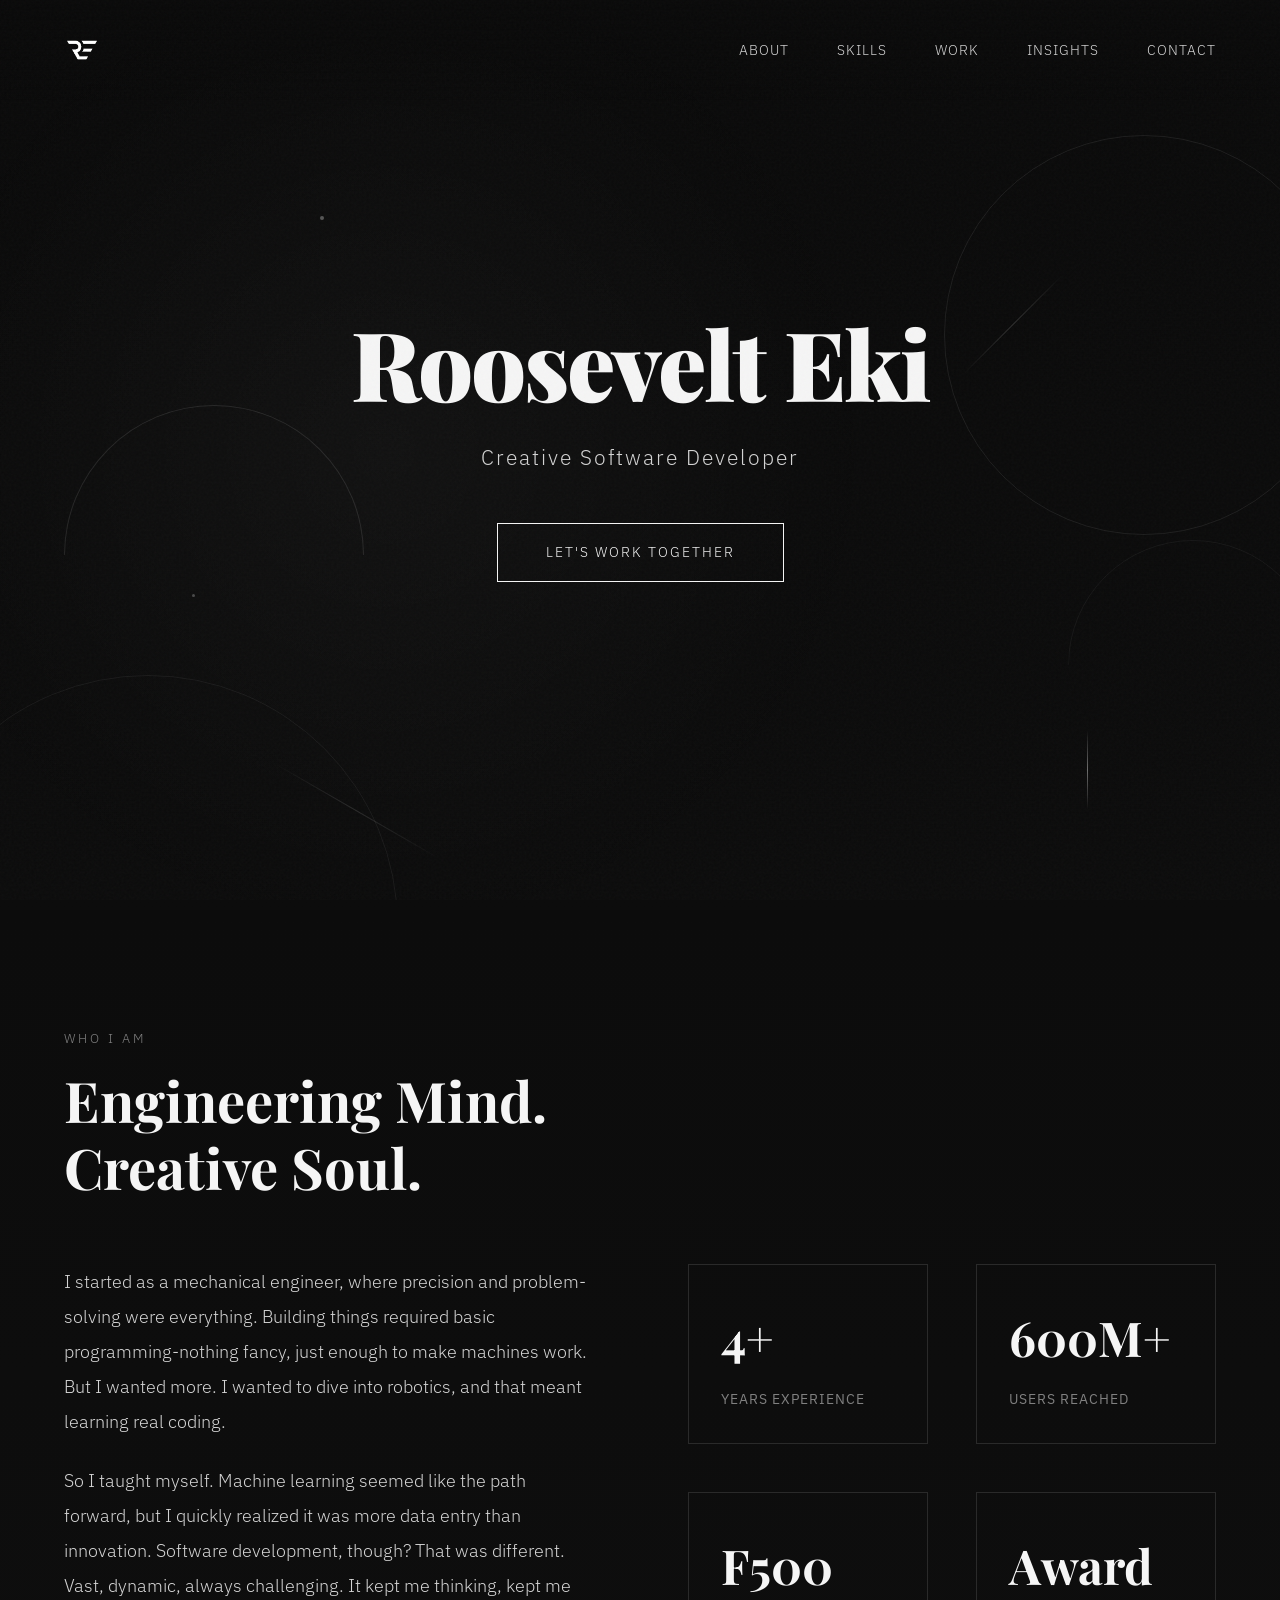
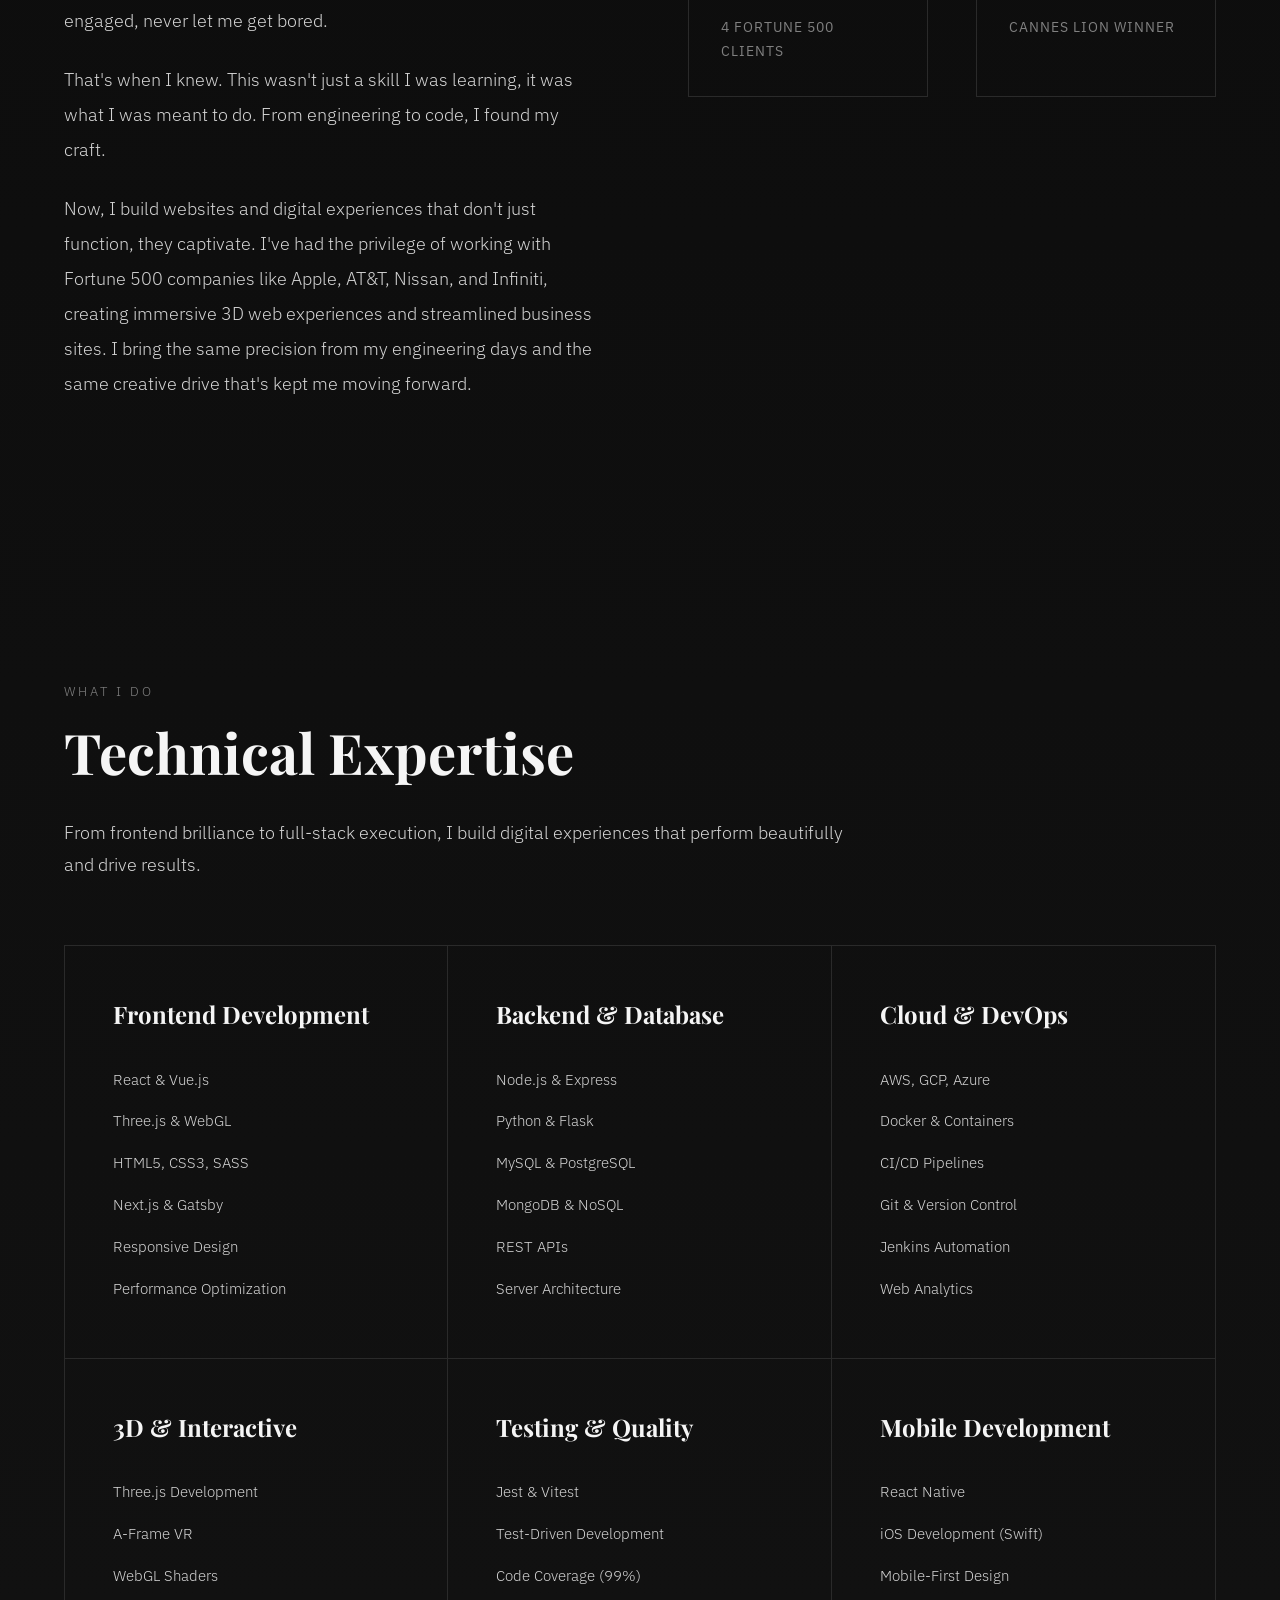
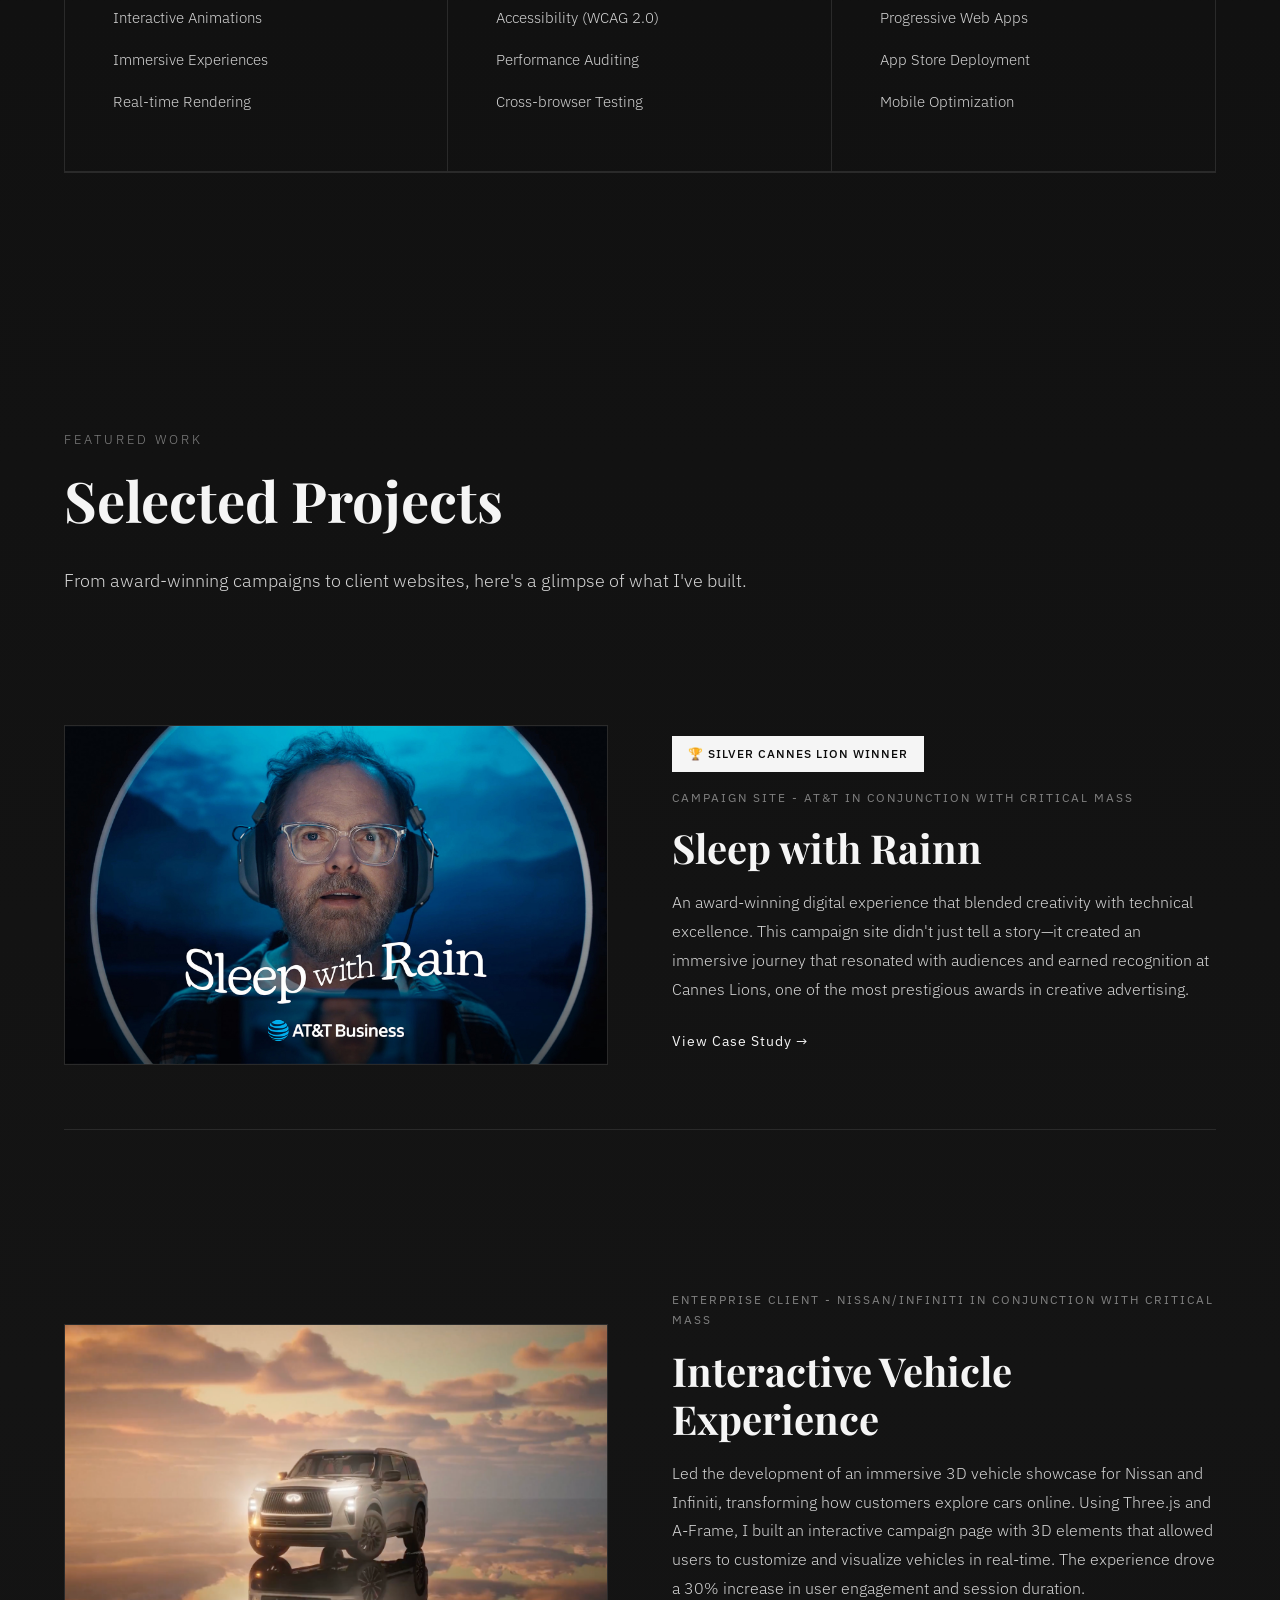
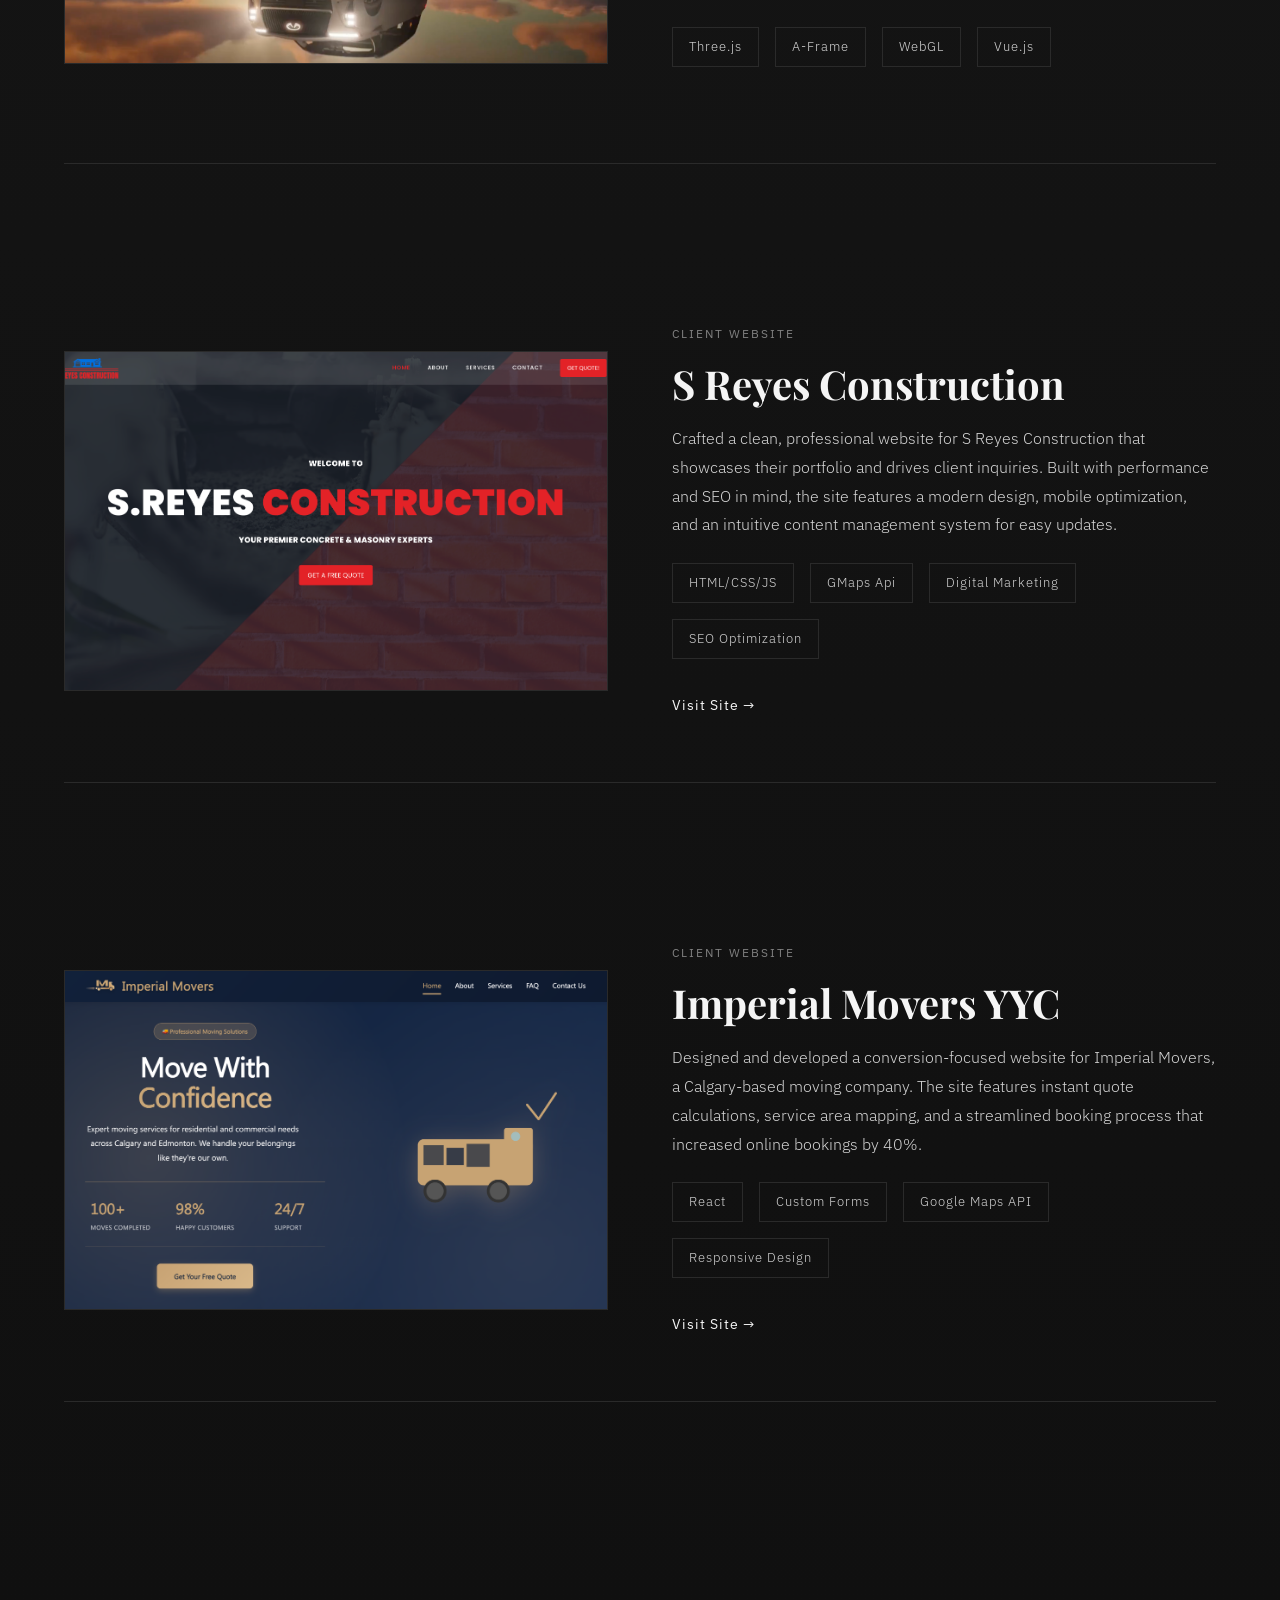
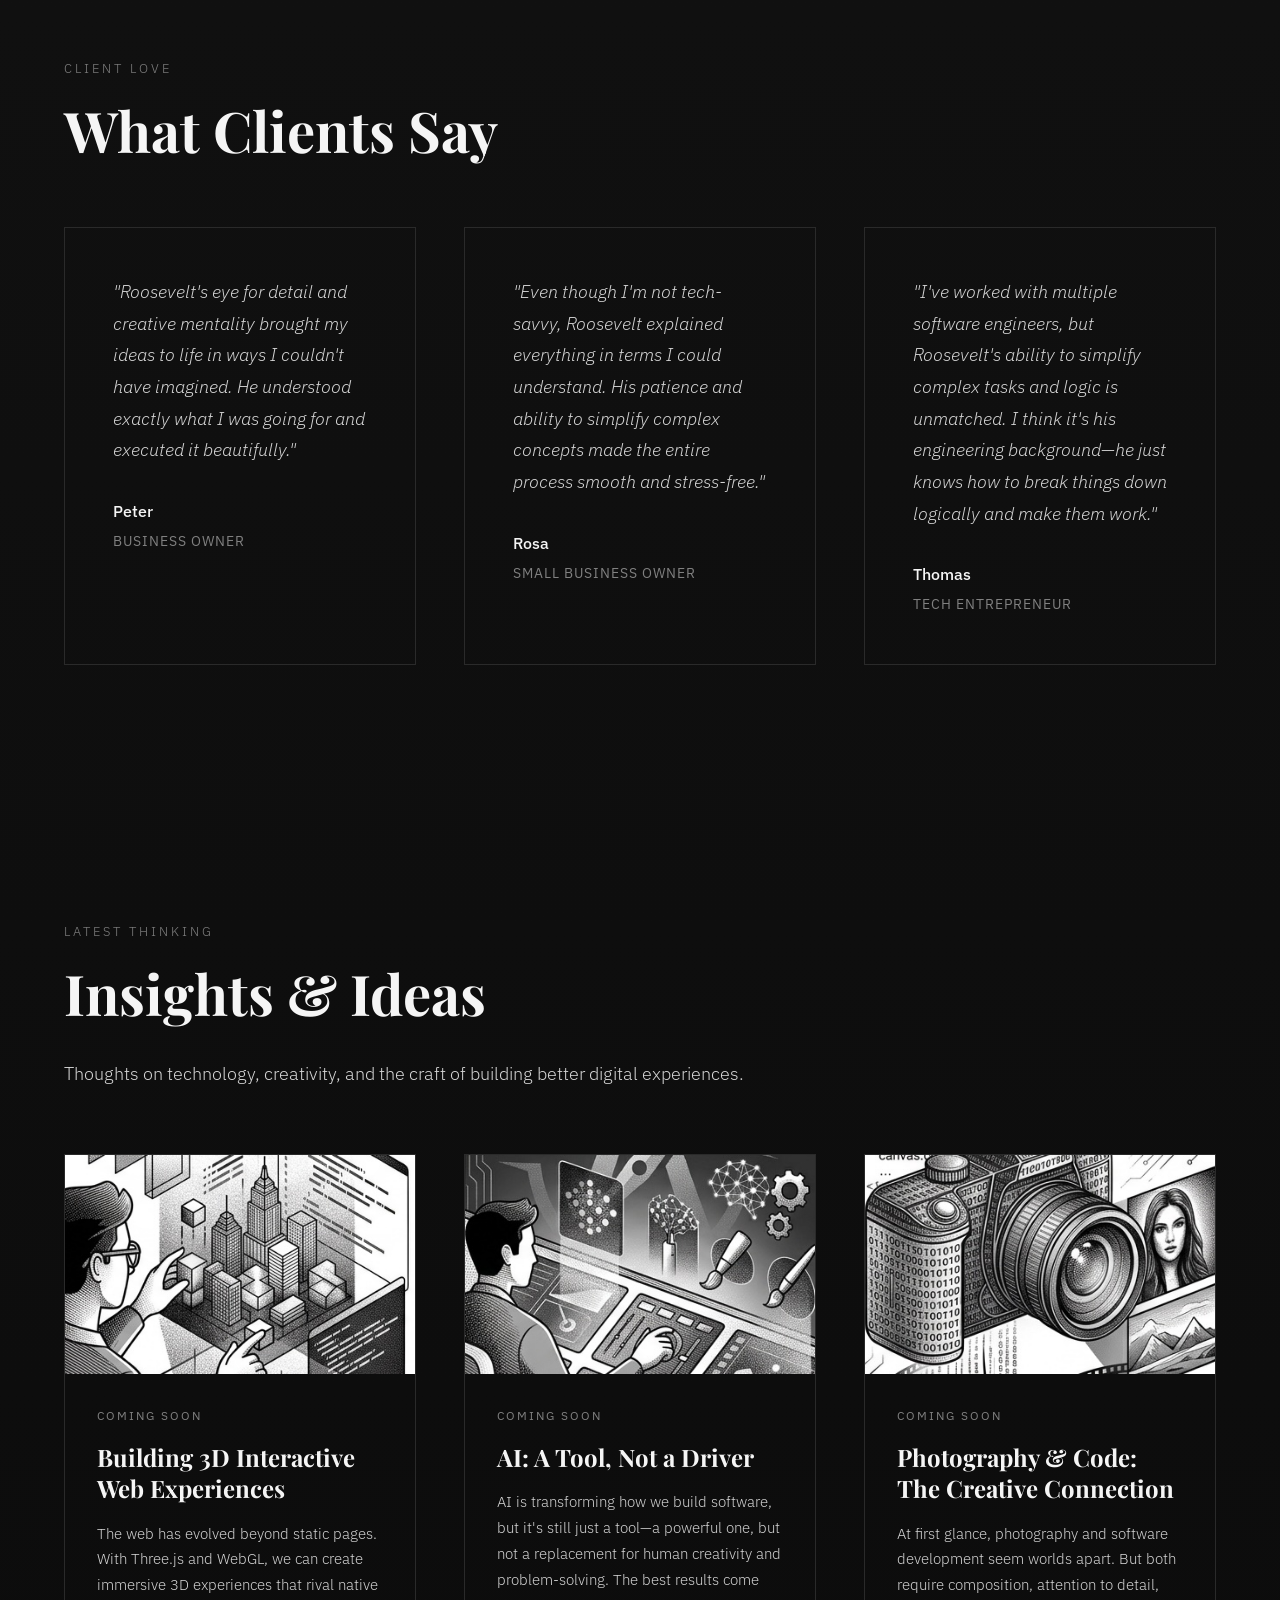
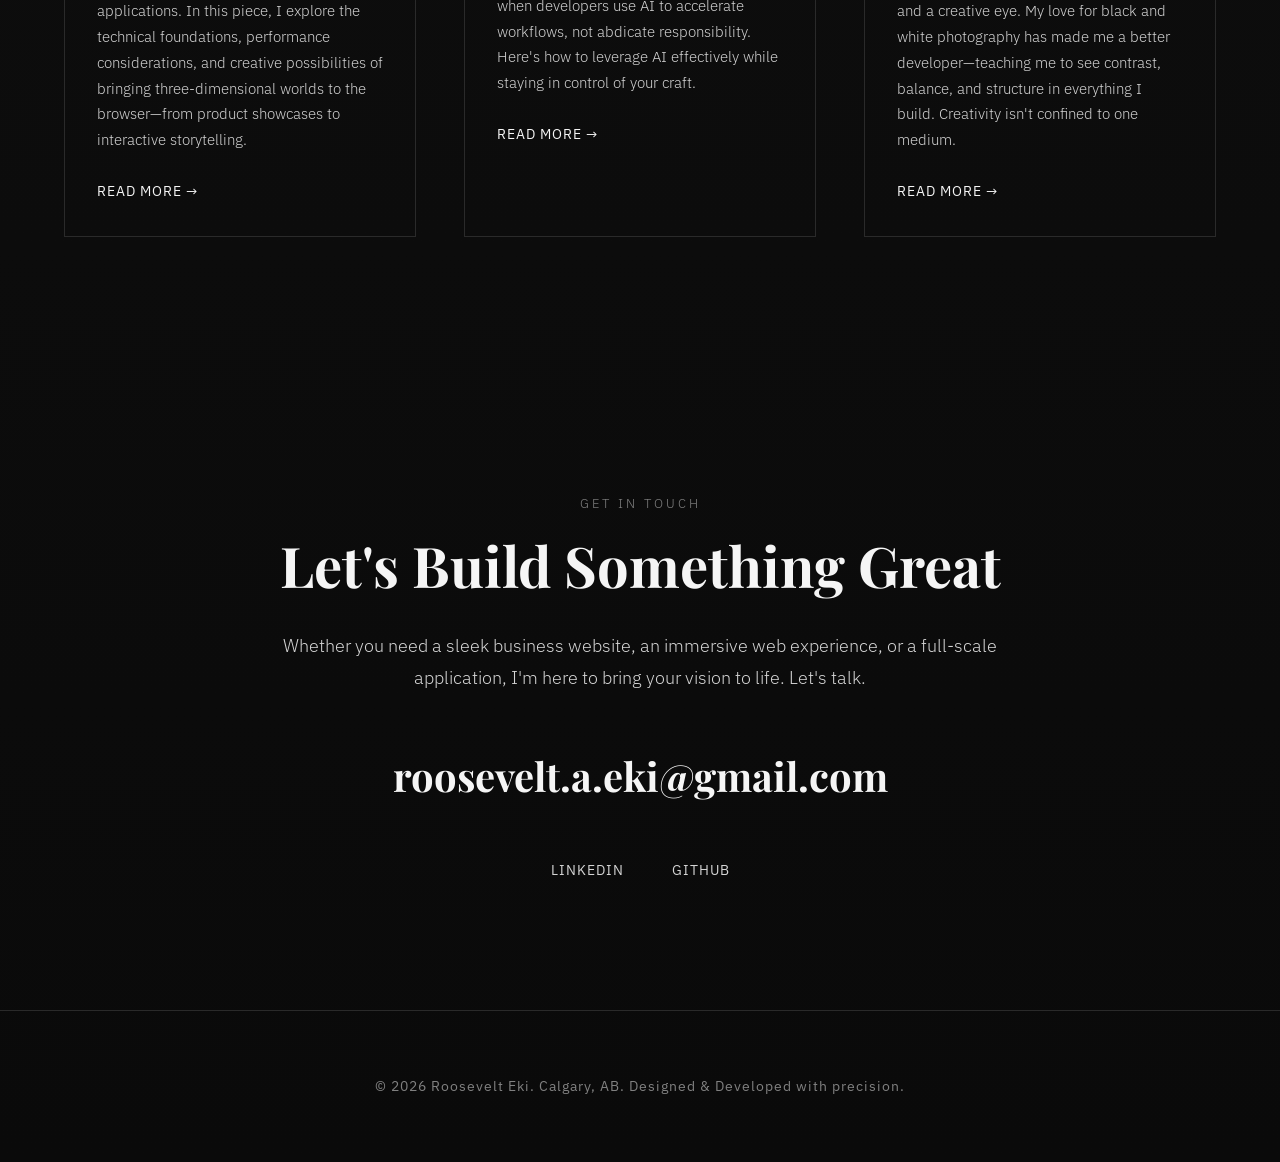
==== commit 14db1a54: "adding logo" ====
--- a/index.html
+++ b/index.html
@@ -6,6 +6,7 @@
     <title>Roosevelt Eki - Creative Software Developer</title>
     <link href="https://fonts.googleapis.com/css2?family=Playfair+Display:wght@400;700;900&family=IBM+Plex+Sans:wght@300;400;500&display=swap" rel="stylesheet">
     <link rel="stylesheet" href="styles.css">
+    <link rel="icon" href="assets/logo.png" type="image/png">
 </head>
 <body>
     <div class="geometric-bg">
@@ -38,7 +39,7 @@
     </div>
 
     <nav id="nav">
-        <div class="logo">RE</div>
+        <div class="logo"><img src="assets/logo.png" alt="Roosevelt Eki"></div>
         <button class="nav-toggle" id="nav-toggle" type="button" aria-label="Toggle navigation" aria-controls="nav-links" aria-expanded="false">
             <span></span>
             <span></span>
--- a/styles.css
+++ b/styles.css
@@ -432,11 +432,14 @@
 }
 
 .logo {
-    font-family: "Playfair Display", serif;
-    font-size: 1.5rem;
-    font-weight: 700;
-    letter-spacing: -0.5px;
-    color: var(--white);
+    display: flex;
+    align-items: center;
+}
+
+.logo img {
+    height: 36px;
+    width: auto;
+    display: block;
 }
 
 .nav-toggle {
